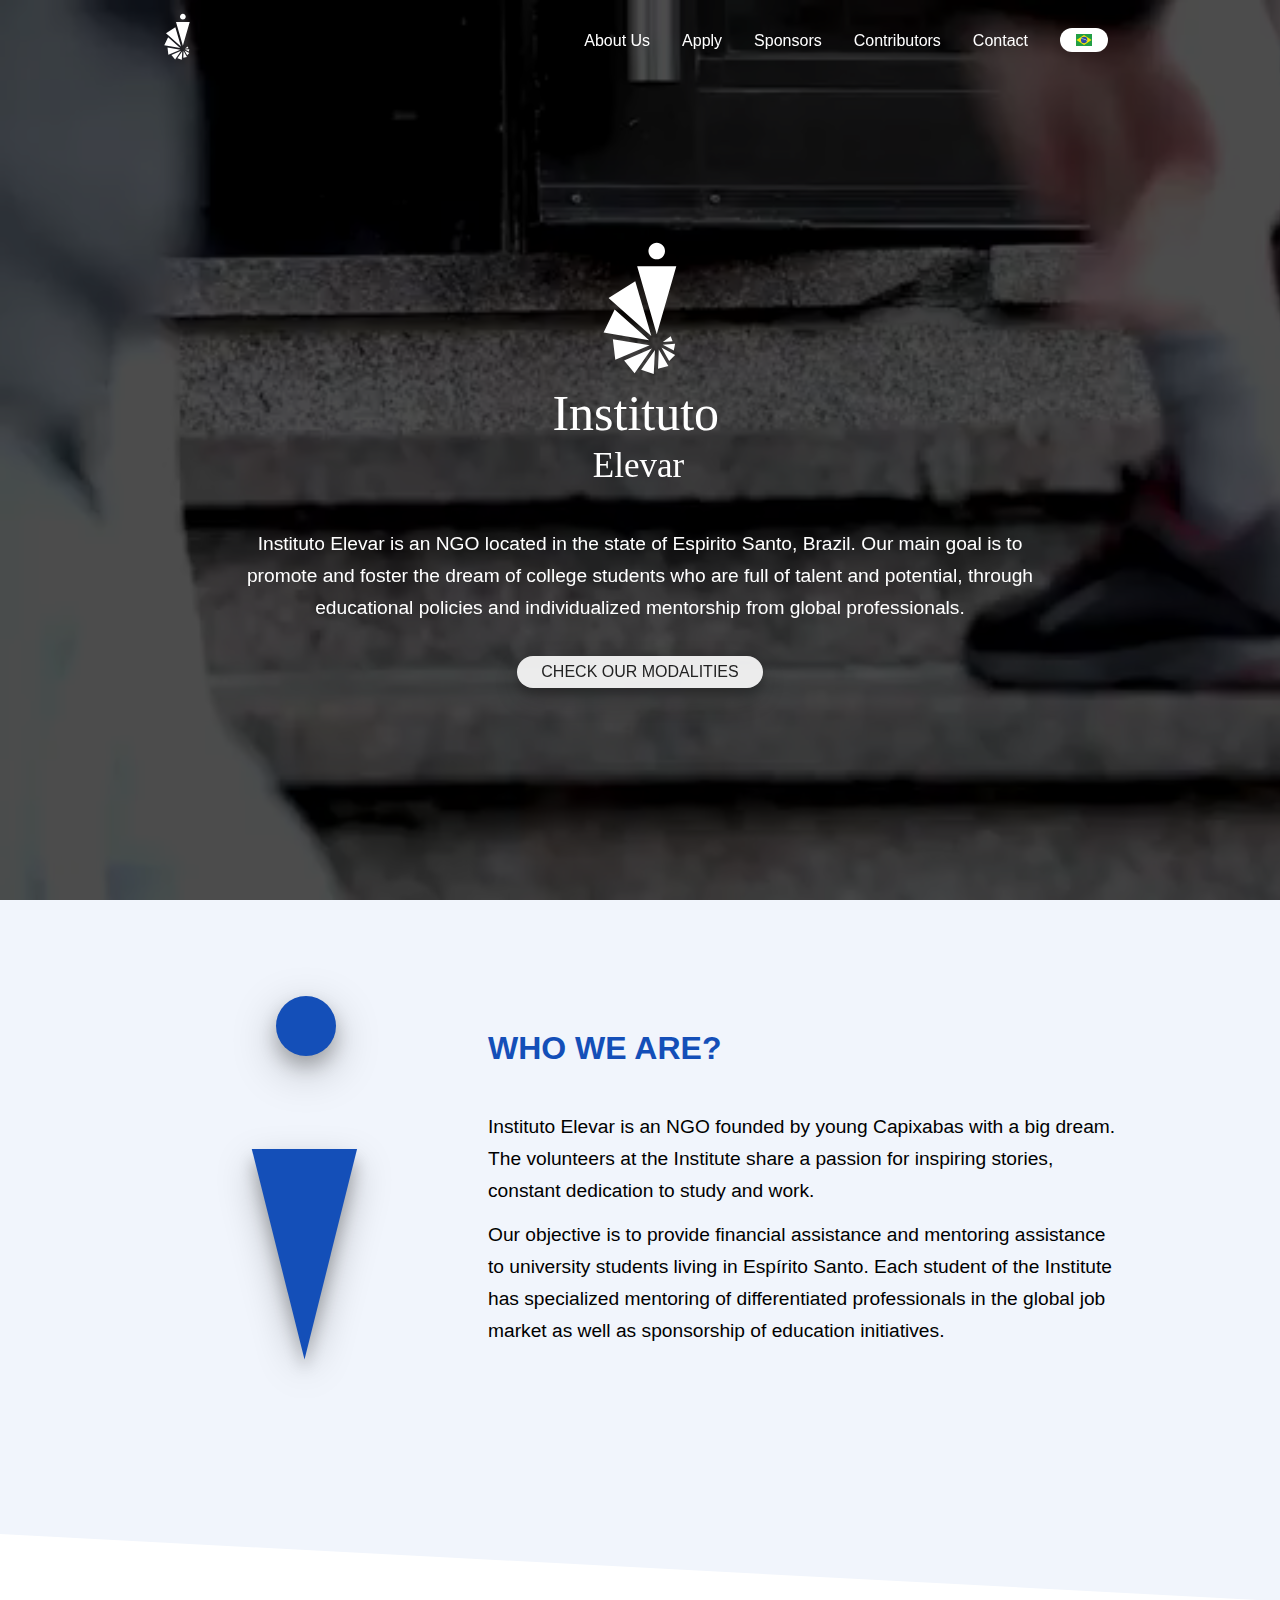
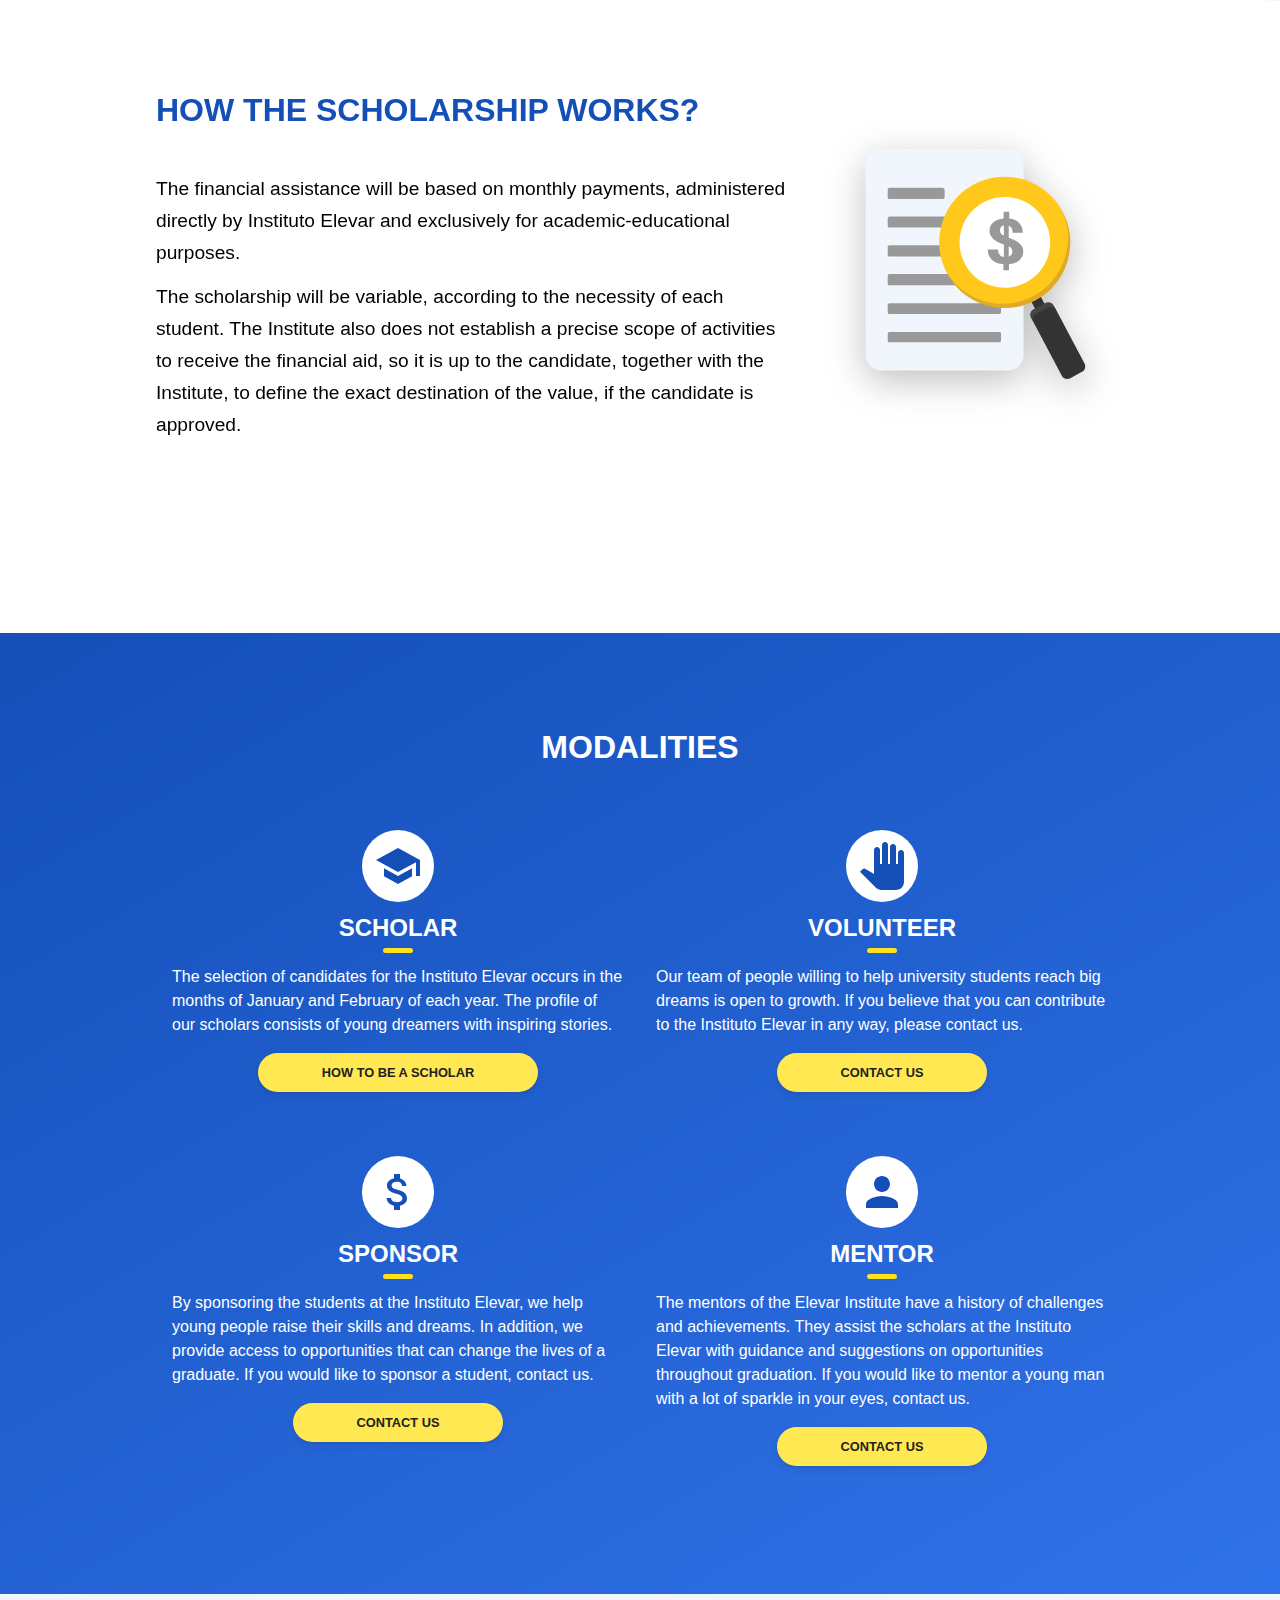
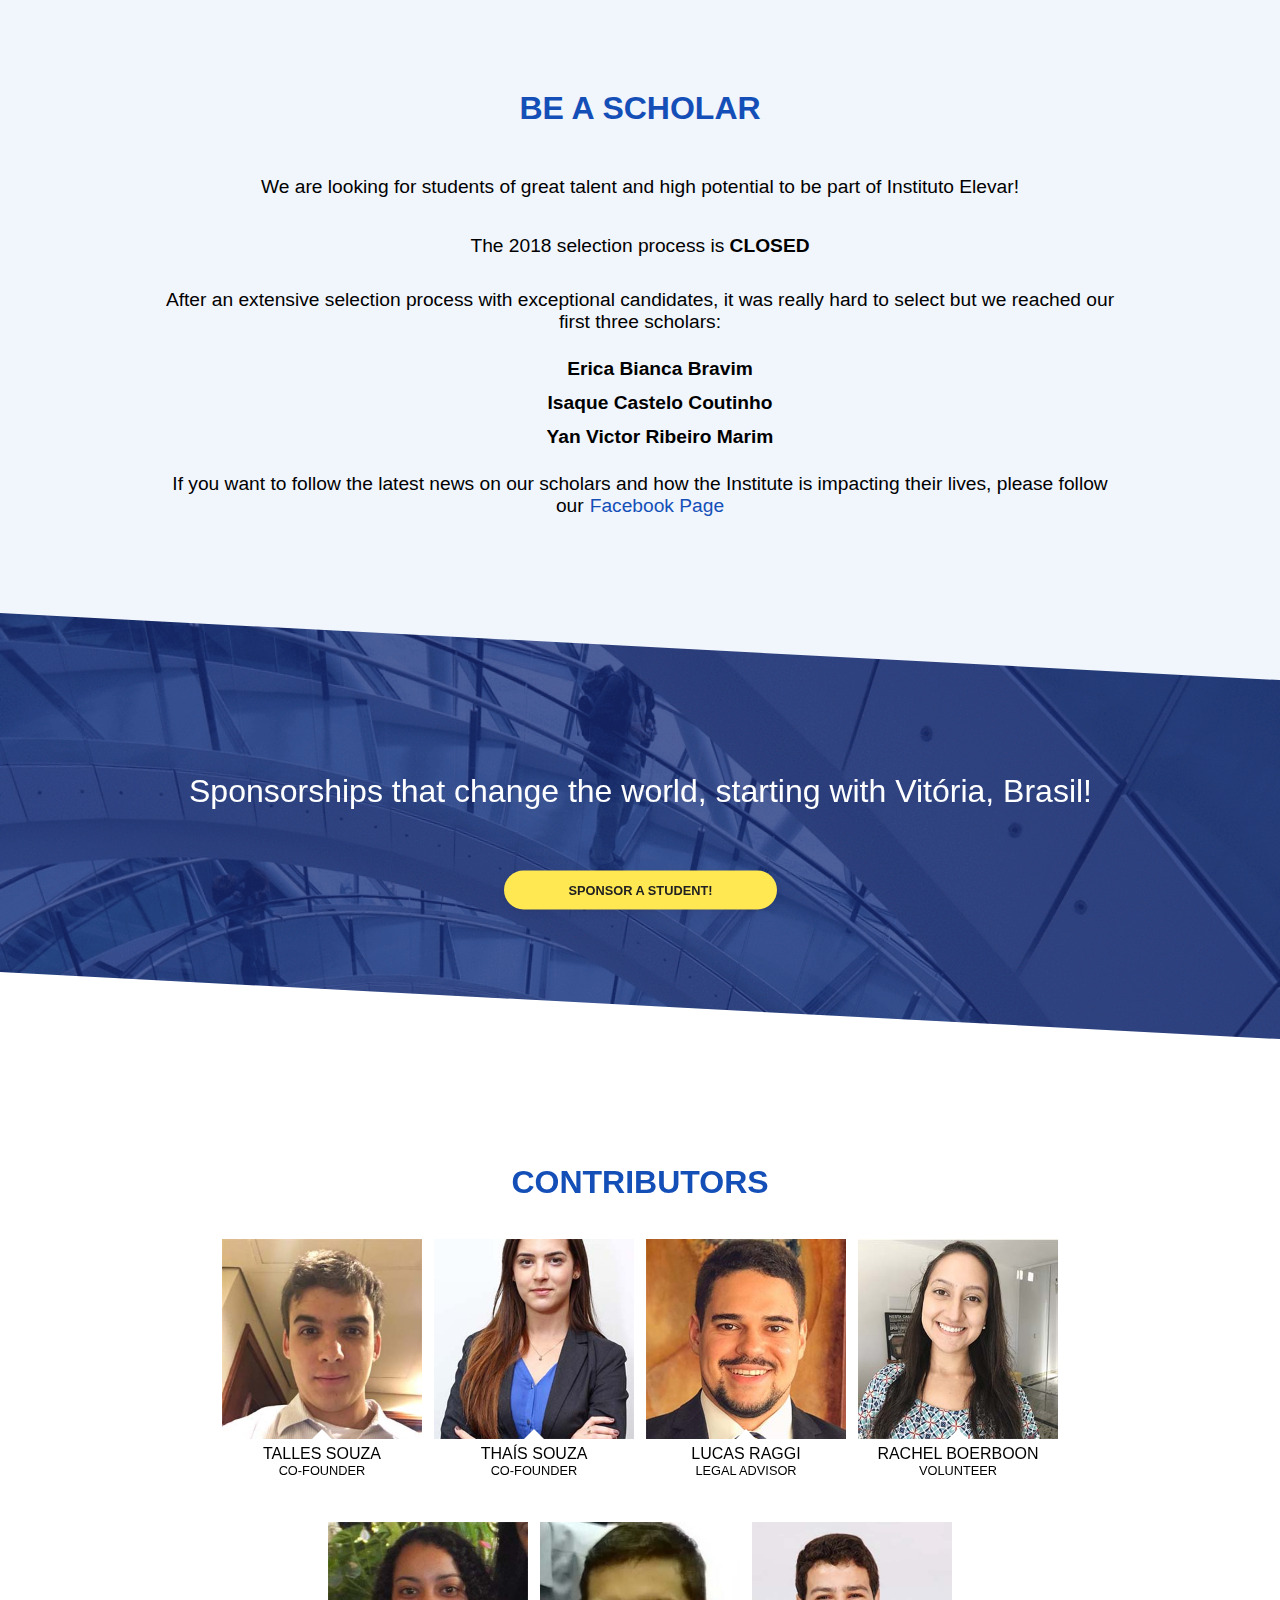
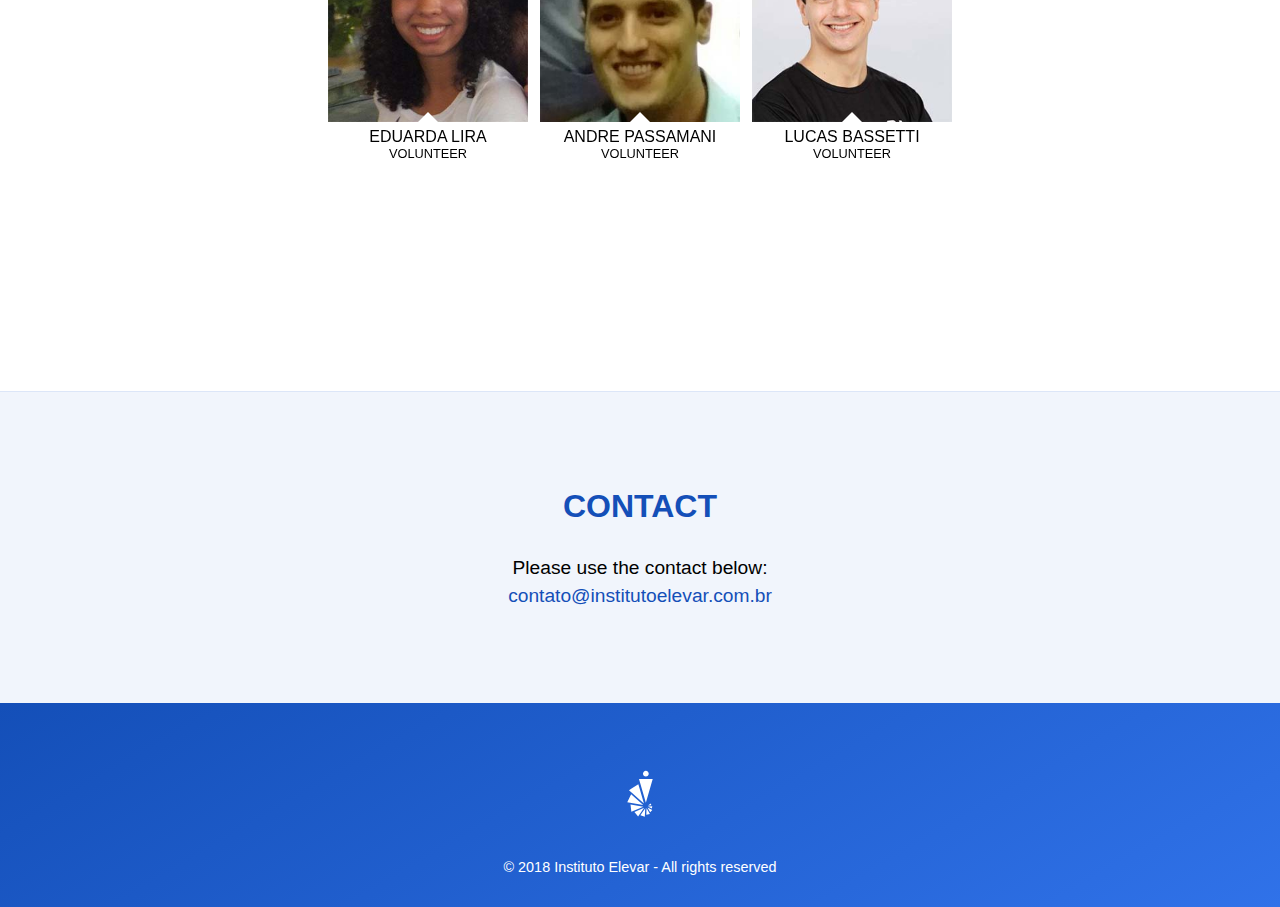
==== index.html @ 527d1917 "first commit" ====
<!DOCTYPE html><html lang="en-US" data-reactroot=""><head><title data-react-helmet="true"></title><link rel="preload" as="script" href="https://institutoelevar.github.io/bootstrap.338ad32d.js"/><link rel="preload" as="script" href="https://institutoelevar.github.io/templates/src/components/home/home.5385da52.js"/><link rel="preload" as="script" href="https://institutoelevar.github.io/main.73101e63.js"/><link rel="preload" as="style" href="https://institutoelevar.github.io/styles.e003afda.css"/><link rel="stylesheet" href="https://institutoelevar.github.io/styles.e003afda.css"/><meta charSet="UTF-8"/><meta name="viewport" content="width=device-width, initial-scale=1, maximum-scale=1, shrink-to-fit=no"/></head><body><div id="root"><div data-reactroot=""><nav class="header" id="header"><div class="header__wrapper"><div class="header__logo"><button><svg xmlns="http://www.w3.org/2000/svg" width="42" height="56" viewBox="190 20 100 160"><g fill-rule="evenodd"><path d="M262.8 130.102l9.802-.801-1.903-5.102-7.898 5.903m0 2.75l11 5.648 1.3-6.7-12.3 1.052m12.3 10.046L269.149 149l-7.648-13.398 13.602 7.296" fill="#ffffff"></path><path d="M258.8 137.398l-.8 19.25 10.352-2.546-9.551-16.704m-3.852.551l-13.8 19.75L253.75 162l1.2-24.05m-20.348 23.35l-10.5-12.902 27.699-11.796-17.2 24.699" fill="#ffffff"></path><path d="M249.648 133.25l-36.796-6.05 2.449 20.448 34.347-14.398m-.5-5l-34.5-30.648-11.046 23 45.546 7.648m-40.597-42.148l26.699-16.903 16.05 54.903-42.75-38M256.75 30.8c-2.367.067-4.316.884-5.852 2.45-1.566 1.535-2.382 3.484-2.449 5.852.067 2.332.883 4.28 2.45 5.847 1.535 1.567 3.484 2.367 5.851 2.403 2.332-.036 4.285-.836 5.852-2.403 1.566-1.566 2.363-3.515 2.398-5.847-.035-2.368-.832-4.317-2.398-5.852-1.567-1.566-3.52-2.383-5.852-2.45m-19.602 23.348h39.153L256.75 122.2l-19.602-68.05" fill="#ffffff"></path></g></svg></button></div><div class="header__mobile"><button><svg height="36" width="36" fill="#ffffff" xmlns="http://www.w3.org/2000/svg" viewBox="0 0 24 24"><path d="M0 0h24v24H0z" fill="none"></path><path d="M3 18h18v-2H3v2zm0-5h18v-2H3v2zm0-7v2h18V6H3z"></path></svg></button></div><div class="header__links "><div class="header__links--close-menu"><button class="header__links--close-button"><svg height="36" width="36" fill="#144fb8" xmlns="http://www.w3.org/2000/svg" viewBox="0 0 24 24"><path d="M19 6.41L17.59 5 12 10.59 6.41 5 5 6.41 10.59 12 5 17.59 6.41 19 12 13.41 17.59 19 19 17.59 13.41 12z"></path><path d="M0 0h24v24H0z" fill="none"></path></svg></button></div><a class="header__link">About Us</a><a class="header__link">Apply</a><a class="header__link">Sponsors</a><a class="header__link">Contributors</a><a class="header__link --contact">Contact</a><a class="header__language"><svg xmlns="http://www.w3.org/2000/svg" width="16" height="12" viewBox="0 0 640 480"><g stroke-width="1pt"><path fill="#229e45" fill-rule="evenodd" d="M0 0h640v480H0z"></path><path fill="#f8e509" fill-rule="evenodd" d="M321.4 436l301.5-195.7L319.6 44 17.1 240.7 321.4 436z"></path><path fill="#2b49a3" fill-rule="evenodd" d="M452.8 240c0 70.3-57.1 127.3-127.6 127.3A127.4 127.4 0 1 1 452.8 240z"></path><path fill="#ffffef" fill-rule="evenodd" d="M283.3 316.3l-4-2.3-4 2 .9-4.5-3.2-3.4 4.5-.5 2.2-4 1.9 4.2 4.4.8-3.3 3m86 26.3l-3.9-2.3-4 2 .8-4.5-3.1-3.3 4.5-.5 2.1-4.1 2 4.2 4.4.8-3.4 3.1m-36.2-30l-3.4-2-3.5 1.8.8-3.9-2.8-2.9 4-.4 1.8-3.6 1.6 3.7 3.9.7-3 2.7m87-8.5l-3.4-2-3.5 1.8.8-3.9-2.7-2.8 3.9-.4 1.8-3.5 1.6 3.6 3.8.7-2.9 2.6m-87.3-22l-4-2.2-4 2 .8-4.6-3.1-3.3 4.5-.5 2.1-4.1 2 4.2 4.4.8-3.4 3.2m-104.6-35l-4-2.2-4 2 1-4.6-3.3-3.3 4.6-.5 2-4.1 2 4.2 4.4.8-3.3 3.1m13.3 57.2l-4-2.3-4 2 .9-4.5-3.2-3.3 4.5-.6 2.1-4 2 4.2 4.4.8-3.3 3.1m132-67.3l-3.6-2-3.6 1.8.8-4-2.8-3 4-.5 1.9-3.6 1.7 3.8 4 .7-3 2.7m-6.7 38.3l-2.7-1.6-2.9 1.4.6-3.2-2.2-2.3 3.2-.4 1.5-2.8 1.3 3 3 .5-2.2 2.2m-142.2 50.4l-2.7-1.5-2.7 1.3.6-3-2.1-2.2 3-.4 1.4-2.7 1.3 2.8 3 .6-2.3 2M419 299.8l-2.2-1.1-2.2 1 .5-2.3-1.7-1.6 2.4-.3 1.2-2 1 2 2.5.5-1.9 1.5"></path><path fill="#ffffef" fill-rule="evenodd" d="M219.3 287.6l-2.7-1.5-2.7 1.3.6-3-2.1-2.2 3-.4 1.4-2.7 1.3 2.8 3 .6-2.3 2"></path><path fill="#ffffef" fill-rule="evenodd" d="M219.3 287.6l-2.7-1.5-2.7 1.3.6-3-2.1-2.2 3-.4 1.4-2.7 1.3 2.8 3 .6-2.3 2m42.3 3l-2.6-1.4-2.7 1.3.6-3-2.1-2.2 3-.4 1.4-2.7 1.3 2.8 3 .5-2.3 2.1m-4.8 17l-2.6-1.5-2.7 1.4.6-3-2.1-2.3 3-.4 1.4-2.7 1.3 2.8 3 .6-2.3 2m87.4-22.2l-2.6-1.6-2.8 1.4.6-3-2-2.3 3-.3 1.4-2.7 1.2 2.8 3 .5-2.2 2.1m-25.1 3l-2.7-1.5-2.7 1.4.6-3-2-2.3 3-.3 1.4-2.8 1.2 2.9 3 .5-2.2 2.1m-68.8-5.8l-1.7-1-1.7.8.4-1.9-1.3-1.4 1.9-.2.8-1.7.8 1.8 1.9.3-1.4 1.3m167.8 45.4l-2.6-1.5-2.7 1.4.6-3-2.1-2.3 3-.4 1.4-2.7 1.3 2.8 3 .6-2.3 2m-20.8 6l-2.2-1.4-2.3 1.2.5-2.6-1.7-1.8 2.5-.3 1.2-2.3 1 2.4 2.5.4-1.9 1.8m10.4 2.3l-2-1.2-2.1 1 .4-2.3-1.6-1.7 2.3-.3 1.1-2 1 2 2.3.5-1.7 1.6m29.1-22.8l-2-1-2 1 .5-2.3-1.6-1.7 2.3-.3 1-2 1 2.1 2.1.4-1.6 1.6m-38.8 41.8l-2.5-1.4-2.7 1.2.6-2.8-2-2 3-.3 1.3-2.5 1.2 2.6 3 .5-2.3 1.9m.6 14.2l-2.4-1.4-2.4 1.3.6-2.8-1.9-2 2.7-.4 1.2-2.5 1.1 2.6 2.7.5-2 2m-19-23.1l-1.9-1.2-2 1 .4-2.2-1.5-1.7 2.2-.2 1-2 1 2 2.2.4-1.6 1.6m-17.8 2.3l-2-1.2-2 1 .5-2.2-1.6-1.7 2.3-.2 1-2 1 2 2.1.4-1.6 1.6m-30.4-24.6l-2-1.1-2 1 .5-2.3-1.6-1.6 2.2-.3 1-2 1 2 2.2.5-1.6 1.5m3.7 57l-1.6-.9-1.8.9.4-2-1.3-1.4 1.9-.2.9-1.7.8 1.8 1.9.3-1.4 1.3m-46.2-86.6l-4-2.3-4 2 .9-4.5-3.2-3.3 4.5-.6 2.2-4 1.9 4.2 4.4.8-3.3 3.1"></path><path fill="#fff" fill-rule="evenodd" d="M444.4 285.8a124.6 124.6 0 0 0 5.8-19.8c-67.8-59.5-143.3-90-238.7-83.7a124.5 124.5 0 0 0-8.5 20.9c113-10.8 196 39.2 241.4 82.6z"></path><path fill="#309e3a" d="M414 252.4l2.3 1.3a3.4 3.4 0 0 0-.3 2.2 3 3 0 0 0 1.4 1.7c.7.5 1.4.8 2 .7.6 0 1-.3 1.3-.7a1.3 1.3 0 0 0 .2-.9 2.3 2.3 0 0 0-.5-1c-.2-.3-.7-1-1.5-1.8a7.7 7.7 0 0 1-1.8-3 3.7 3.7 0 0 1 2-4.4 3.8 3.8 0 0 1 2.3-.2 7 7 0 0 1 2.6 1.2c1.4 1 2.3 2 2.6 3.2a4.1 4.1 0 0 1-.6 3.3l-2.4-1.5c.3-.6.4-1.2.2-1.7-.1-.5-.5-1-1.2-1.4a3.2 3.2 0 0 0-1.8-.7 1 1 0 0 0-.9.5c-.2.3-.2.6-.1 1s.6 1.2 1.6 2.2c1 1 1.6 1.9 2 2.5a3.9 3.9 0 0 1-.3 4.2 4.1 4.1 0 0 1-1.9 1.5 4 4 0 0 1-2.4.3c-.9-.2-1.8-.6-2.8-1.3-1.5-1-2.4-2.1-2.7-3.3a5.4 5.4 0 0 1 .6-4zm-11.6-7.6l2.5 1.3a3.4 3.4 0 0 0-.2 2.2 3 3 0 0 0 1.4 1.6c.8.5 1.4.7 2 .6.6 0 1-.3 1.3-.8a1.3 1.3 0 0 0 .2-.8c0-.3-.2-.7-.5-1a34.6 34.6 0 0 0-1.6-1.8c-1.1-1.1-1.8-2-2-2.8a3.7 3.7 0 0 1 .4-3.1 3.6 3.6 0 0 1 1.6-1.4 3.8 3.8 0 0 1 2.2-.3 7 7 0 0 1 2.6 1c1.5 1 2.4 2 2.7 3.1a4.1 4.1 0 0 1-.4 3.4l-2.5-1.4c.3-.7.4-1.2.2-1.7s-.6-1-1.3-1.4a3.2 3.2 0 0 0-1.9-.6 1 1 0 0 0-.8.5c-.2.3-.2.6-.1 1s.7 1.2 1.7 2.2c1 1 1.7 1.8 2 2.4a3.9 3.9 0 0 1 0 4.2 4.2 4.2 0 0 1-1.8 1.6 4 4 0 0 1-2.4.3 8 8 0 0 1-2.9-1.1 6 6 0 0 1-2.8-3.2 5.4 5.4 0 0 1 .4-4zm-14.2-3.8l7.3-12 8.8 5.5-1.2 2-6.4-4-1.6 2.7 6 3.7-1.3 2-6-3.7-2 3.3 6.7 4-1.2 2-9-5.5zm-20.7-17l1.1-2 5.4 2.7-2.5 5c-.8.2-1.8.3-3 .2a9.4 9.4 0 0 1-3.3-1 7.7 7.7 0 0 1-3-2.6 6 6 0 0 1-1-3.5 8.6 8.6 0 0 1 1-3.7 8 8 0 0 1 2.6-3 6.2 6.2 0 0 1 3.6-1.1c1 0 2 .3 3.2 1 1.6.7 2.6 1.7 3.1 2.8a5 5 0 0 1 .3 3.5l-2.7-.8a3 3 0 0 0-.2-2c-.3-.6-.8-1-1.6-1.4a3.8 3.8 0 0 0-3.1-.3c-1 .3-1.9 1.2-2.6 2.6-.7 1.4-1 2.7-.7 3.8a3.7 3.7 0 0 0 2 2.4c.5.3 1.1.5 1.7.5a6 6 0 0 0 1.8 0l.8-1.6-2.9-1.5zm-90.2-22.3l2-14 4.2.7 1.1 9.8 3.9-9 4.2.6-2 13.8-2.7-.4 1.7-10.9-4.4 10.5-2.7-.4-1.1-11.3-1.6 11-2.6-.4zm-14.1-1.7l1.3-14 10.3 1-.2 2.4-7.5-.7-.3 3 7 .7-.3 2.4-7-.7-.3 3.8 7.8.7-.2 2.4-10.6-1z"></path><g stroke-opacity=".5"><path fill="#309e3a" d="M216.5 191.3c0-1.5.3-2.6.7-3.6a6.7 6.7 0 0 1 1.4-1.9 5.4 5.4 0 0 1 1.8-1.2c1-.3 2-.5 3-.5 2.1 0 3.7.8 5 2a7.4 7.4 0 0 1 1.6 5.5c0 2.2-.7 4-2 5.3a6.5 6.5 0 0 1-5 1.7 6.6 6.6 0 0 1-4.8-2 7.3 7.3 0 0 1-1.7-5.3z"></path><path fill="#f7ffff" d="M219.4 191.3c0 1.5.3 2.7 1 3.6.7.8 1.6 1.3 2.8 1.3a3.5 3.5 0 0 0 2.8-1.1c.7-.8 1-2 1.1-3.7 0-1.6-.2-2.8-1-3.6a3.5 3.5 0 0 0-2.7-1.3 3.6 3.6 0 0 0-2.8 1.2c-.8.8-1.1 2-1.2 3.6z"></path></g><g stroke-opacity=".5"><path fill="#309e3a" d="M233 198.5l.2-14h6c1.5 0 2.5.2 3.2.5.7.2 1.2.7 1.6 1.3s.6 1.4.6 2.3a3.8 3.8 0 0 1-1 2.6 4.5 4.5 0 0 1-2.7 1.2l1.5 1.2c.4.4.9 1.2 1.5 2.3l1.7 2.8h-3.4l-2-3.2-1.4-2a2.1 2.1 0 0 0-.9-.6 5 5 0 0 0-1.4-.2h-.6v5.8H233z"></path><path fill="#fff" d="M236 190.5h2c1.4 0 2.3 0 2.6-.2.3 0 .6-.3.8-.5s.3-.7.3-1c0-.6-.1-1-.4-1.2-.2-.3-.6-.5-1-.6h-2l-2.3-.1v3.5z"></path></g><g stroke-opacity=".5"><path fill="#309e3a" d="M249 185.2l5.2.3c1.1 0 2 .1 2.6.3a4.7 4.7 0 0 1 2 1.4 6 6 0 0 1 1.2 2.4c.3.9.4 2 .3 3.3a9.3 9.3 0 0 1-.5 3c-.4 1-1 1.8-1.7 2.4a5 5 0 0 1-2 1c-.6.2-1.5.2-2.5.2l-5.3-.3.7-14z"></path><path fill="#fff" d="M251.7 187.7l-.5 9.3h3.8c.5 0 .9-.2 1.2-.5.3-.3.6-.7.8-1.3.2-.6.4-1.5.4-2.6s0-1.9-.1-2.5a3.2 3.2 0 0 0-.8-1.4 2.7 2.7 0 0 0-1.2-.7 13 13 0 0 0-2.3-.3h-1.3z"></path></g><g stroke-opacity=".5"><path fill="#309e3a" d="M317.6 210.2l3.3-13.6 4.4 1 3.2 1c.7.4 1.3 1 1.6 1.9.4.8.4 1.7.2 2.8-.2.8-.5 1.5-1 2a3.9 3.9 0 0 1-3 1.4c-.7 0-1.7-.2-3-.5l-1.7-.5-1.2 5.2-2.8-.7z"></path><path fill="#fff" d="M323 199.6l-.8 3.8 1.5.4c1 .2 1.8.4 2.2.3a1.9 1.9 0 0 0 1.6-1.5c0-.5 0-.9-.2-1.3a2 2 0 0 0-1-.9l-1.9-.5-1.3-.3z"></path></g><g stroke-opacity=".5"><path fill="#309e3a" d="M330.6 214.1l4.7-13.2 5.5 2c1.5.5 2.4 1 3 1.4.5.5.9 1 1 1.8s.2 1.5 0 2.3c-.4 1-1 1.7-1.8 2.2-.8.4-1.8.5-3 .3.4.5.8 1 1 1.6l.8 2.7.6 3.1-3.1-1.1-1-3.6a19.5 19.5 0 0 0-.7-2.4 2.1 2.1 0 0 0-.6-.8c-.2-.3-.6-.5-1.3-.7l-.5-.2-2 5.6-2.6-1z"></path><path fill="#fff" d="M336 207.4l1.9.7c1.3.5 2.1.7 2.5.7.3 0 .6 0 .9-.3.3-.2.5-.5.6-.9.2-.4.2-.8 0-1.2a1.7 1.7 0 0 0-.8-.9l-2-.7-2-.7-1.2 3.3z"></path></g><g stroke-opacity=".5"><path fill="#309e3a" d="M347 213.6a9 9 0 0 1 1.7-3.2 6.6 6.6 0 0 1 1.8-1.5c.7-.4 1.4-.6 2-.7 1 0 2 0 3.1.4a6.5 6.5 0 0 1 4.2 3.3c.8 1.6.8 3.5.2 5.7a7.4 7.4 0 0 1-3.4 4.5c-1.5.9-3.3 1-5.2.4a6.6 6.6 0 0 1-4.2-3.3 7.3 7.3 0 0 1-.2-5.6z"></path><path fill="#fff" d="M349.8 214.4c-.4 1.5-.5 2.8 0 3.8s1.2 1.6 2.3 2c1 .3 2 .2 3-.4 1-.5 1.6-1.6 2.1-3.2.5-1.5.5-2.7 0-3.7a3.5 3.5 0 0 0-2.2-2 3.6 3.6 0 0 0-3 .3c-1 .6-1.7 1.6-2.2 3.2z"></path></g><g stroke-opacity=".5"><path fill="#309e3a" d="M374.3 233.1l6.4-12.4 5.3 2.7a10 10 0 0 1 2.7 1.9c.5.5.8 1.1.8 1.9s0 1.5-.4 2.2a3.8 3.8 0 0 1-2 2c-1 .2-2 .2-3.1-.2.4.6.6 1.2.8 1.7.2.6.3 1.5.4 2.8l.2 3.2-3-1.5-.4-3.7a20 20 0 0 0-.3-2.5 2 2 0 0 0-.5-1l-1.2-.7-.5-.3-2.7 5.2-2.5-1.3z"></path><path fill="#fff" d="M380.5 227.2l1.9 1c1.2.6 2 1 2.3 1 .3 0 .7 0 1-.2.3-.1.5-.4.7-.8.2-.4.3-.8.2-1.2-.1-.3-.3-.7-.7-1a23.7 23.7 0 0 0-1.8-1l-2-1-1.6 3.2z"></path></g><g stroke-opacity=".5"><path fill="#309e3a" d="M426.1 258.7a8.9 8.9 0 0 1 2.5-2.6 6.6 6.6 0 0 1 2.2-.9 5.5 5.5 0 0 1 2.2 0c1 .2 1.9.6 2.8 1.2a6.6 6.6 0 0 1 3 4.4c.3 1.7-.2 3.6-1.4 5.5a7.3 7.3 0 0 1-4.5 3.3 6.5 6.5 0 0 1-5.2-1.1 6.6 6.6 0 0 1-3-4.4c-.3-1.8.2-3.6 1.4-5.4z"></path><path fill="#fff" d="M428.6 260.3c-1 1.3-1.3 2.5-1.1 3.6a3.6 3.6 0 0 0 1.6 2.5c1 .7 2 .9 3 .6 1-.3 2-1 2.9-2.4.9-1.4 1.3-2.6 1.1-3.6-.1-1-.7-1.9-1.6-2.6s-2-.8-3-.5c-1 .2-2 1-3 2.4z"></path></g><path fill="#309e3a" d="M301.8 204.5l2.3-9.8 7.2 1.7-.3 1.6-5.3-1.2-.5 2.2 4.9 1.1-.4 1.7-4.9-1.2-.6 2.7 5.5 1.3-.4 1.6-7.5-1.7z"></path></g></svg></a></div></div></nav><div class="content"><div class="home"><div class="home-ms"><div class="video-container"><div class="filter"></div><video autoplay="" loop="" class="fillWidth"><source src="https://institutoelevar.github.io/static/video.72ed52de.mp4" type="video/mp4"/>Your browser does not support the video tag. I suggest you upgrade your browser.</video></div><div class="home-ms__wrapper"><div class="home-ms__logo"><svg xmlns="http://www.w3.org/2000/svg" width="200" height="280" viewBox="140 0 200 280"><g fill-rule="evenodd"><path d="M262.8 130.102l9.802-.801-1.903-5.102-7.898 5.903m0 2.75l11 5.648 1.3-6.7-12.3 1.052m12.3 10.046L269.149 149l-7.648-13.398 13.602 7.296" fill="#ffffff"></path><path d="M258.8 137.398l-.8 19.25 10.352-2.546-9.551-16.704m-3.852.551l-13.8 19.75L253.75 162l1.2-24.05m-20.348 23.35l-10.5-12.902 27.699-11.796-17.2 24.699" fill="#ffffff"></path><path d="M249.648 133.25l-36.796-6.05 2.449 20.448 34.347-14.398m-.5-5l-34.5-30.648-11.046 23 45.546 7.648m-40.597-42.148l26.699-16.903 16.05 54.903-42.75-38M256.75 30.8c-2.367.067-4.316.884-5.852 2.45-1.566 1.535-2.382 3.484-2.449 5.852.067 2.332.883 4.28 2.45 5.847 1.535 1.567 3.484 2.367 5.851 2.403 2.332-.036 4.285-.836 5.852-2.403 1.566-1.566 2.363-3.515 2.398-5.847-.035-2.368-.832-4.317-2.398-5.852-1.567-1.566-3.52-2.383-5.852-2.45m-19.602 23.348h39.153L256.75 122.2l-19.602-68.05" fill="#ffffff"></path></g><text font-family="Albertus Medium" font-weight="100" font-size="50" transform="translate(152.45 217.7)" fill="#ffffff">Instituto</text><text font-family="Futura" font-weight="100" font-size="35" transform="translate(192.85 264.8)" fill="#ffffff">Elevar</text></svg></div><p class="home-ms__description">Instituto Elevar is an NGO located in the state of Espirito Santo, Brazil. Our main goal is to promote and foster the dream of college students who are full of talent and potential, through educational policies and individualized mentorship from global professionals.</p><button class="home-ms__button">Check our modalities</button></div></div><div class="home-as" id="about"><div class="home-as__wrapper"><div class="home-as__image"><div class="logo-person"><div class="logo-person__head-wrapper"><span class="logo-person__head"></span></div><span class="logo-person__body">▼</span></div></div><div class="home-as__content-wrapper"><h1 class="home-as__title">Who we are?</h1><p class="home-as__description">Instituto Elevar is an NGO founded by young Capixabas with a big dream. The volunteers at the Institute share a passion for inspiring stories, constant dedication to study and work.</p><p class="home-as__description">Our objective is to provide financial assistance and mentoring assistance to university students living in Espírito Santo. Each student of the Institute has specialized mentoring of differentiated professionals in the global job market as well as sponsorship of education initiatives.</p></div></div></div></div></div><section class="footer" id="footer"><div class="footer__wrapper"><div class="footer__logo"><svg xmlns="http://www.w3.org/2000/svg" width="42" height="56" viewBox="190 20 100 160"><g fill-rule="evenodd"><path d="M262.8 130.102l9.802-.801-1.903-5.102-7.898 5.903m0 2.75l11 5.648 1.3-6.7-12.3 1.052m12.3 10.046L269.149 149l-7.648-13.398 13.602 7.296" fill="#ffffff"></path><path d="M258.8 137.398l-.8 19.25 10.352-2.546-9.551-16.704m-3.852.551l-13.8 19.75L253.75 162l1.2-24.05m-20.348 23.35l-10.5-12.902 27.699-11.796-17.2 24.699" fill="#ffffff"></path><path d="M249.648 133.25l-36.796-6.05 2.449 20.448 34.347-14.398m-.5-5l-34.5-30.648-11.046 23 45.546 7.648m-40.597-42.148l26.699-16.903 16.05 54.903-42.75-38M256.75 30.8c-2.367.067-4.316.884-5.852 2.45-1.566 1.535-2.382 3.484-2.449 5.852.067 2.332.883 4.28 2.45 5.847 1.535 1.567 3.484 2.367 5.851 2.403 2.332-.036 4.285-.836 5.852-2.403 1.566-1.566 2.363-3.515 2.398-5.847-.035-2.368-.832-4.317-2.398-5.852-1.567-1.566-3.52-2.383-5.852-2.45m-19.602 23.348h39.153L256.75 122.2l-19.602-68.05" fill="#ffffff"></path></g></svg></div><div class="footer__copyright">© 2018 Instituto Elevar - All rights reserved</div></div></section></div></div><script type="text/javascript">window.__CSS_CHUNKS__ = {"main":"https://institutoelevar.github.io/styles.e003afda.css"}</script><script type="text/javascript">
                window.__routeInfo = {'path':'/','templateID':0,'sharedPropsHashes':{},'localProps':null,'allProps':{},'siteData':{'title':'Instituto Elevar'}};</script><script defer="" type="text/javascript" src="https://institutoelevar.github.io/bootstrap.338ad32d.js"></script><script defer="" type="text/javascript" src="https://institutoelevar.github.io/templates/src/components/home/home.5385da52.js"></script><script defer="" type="text/javascript" src="https://institutoelevar.github.io/main.73101e63.js"></script></body></html>
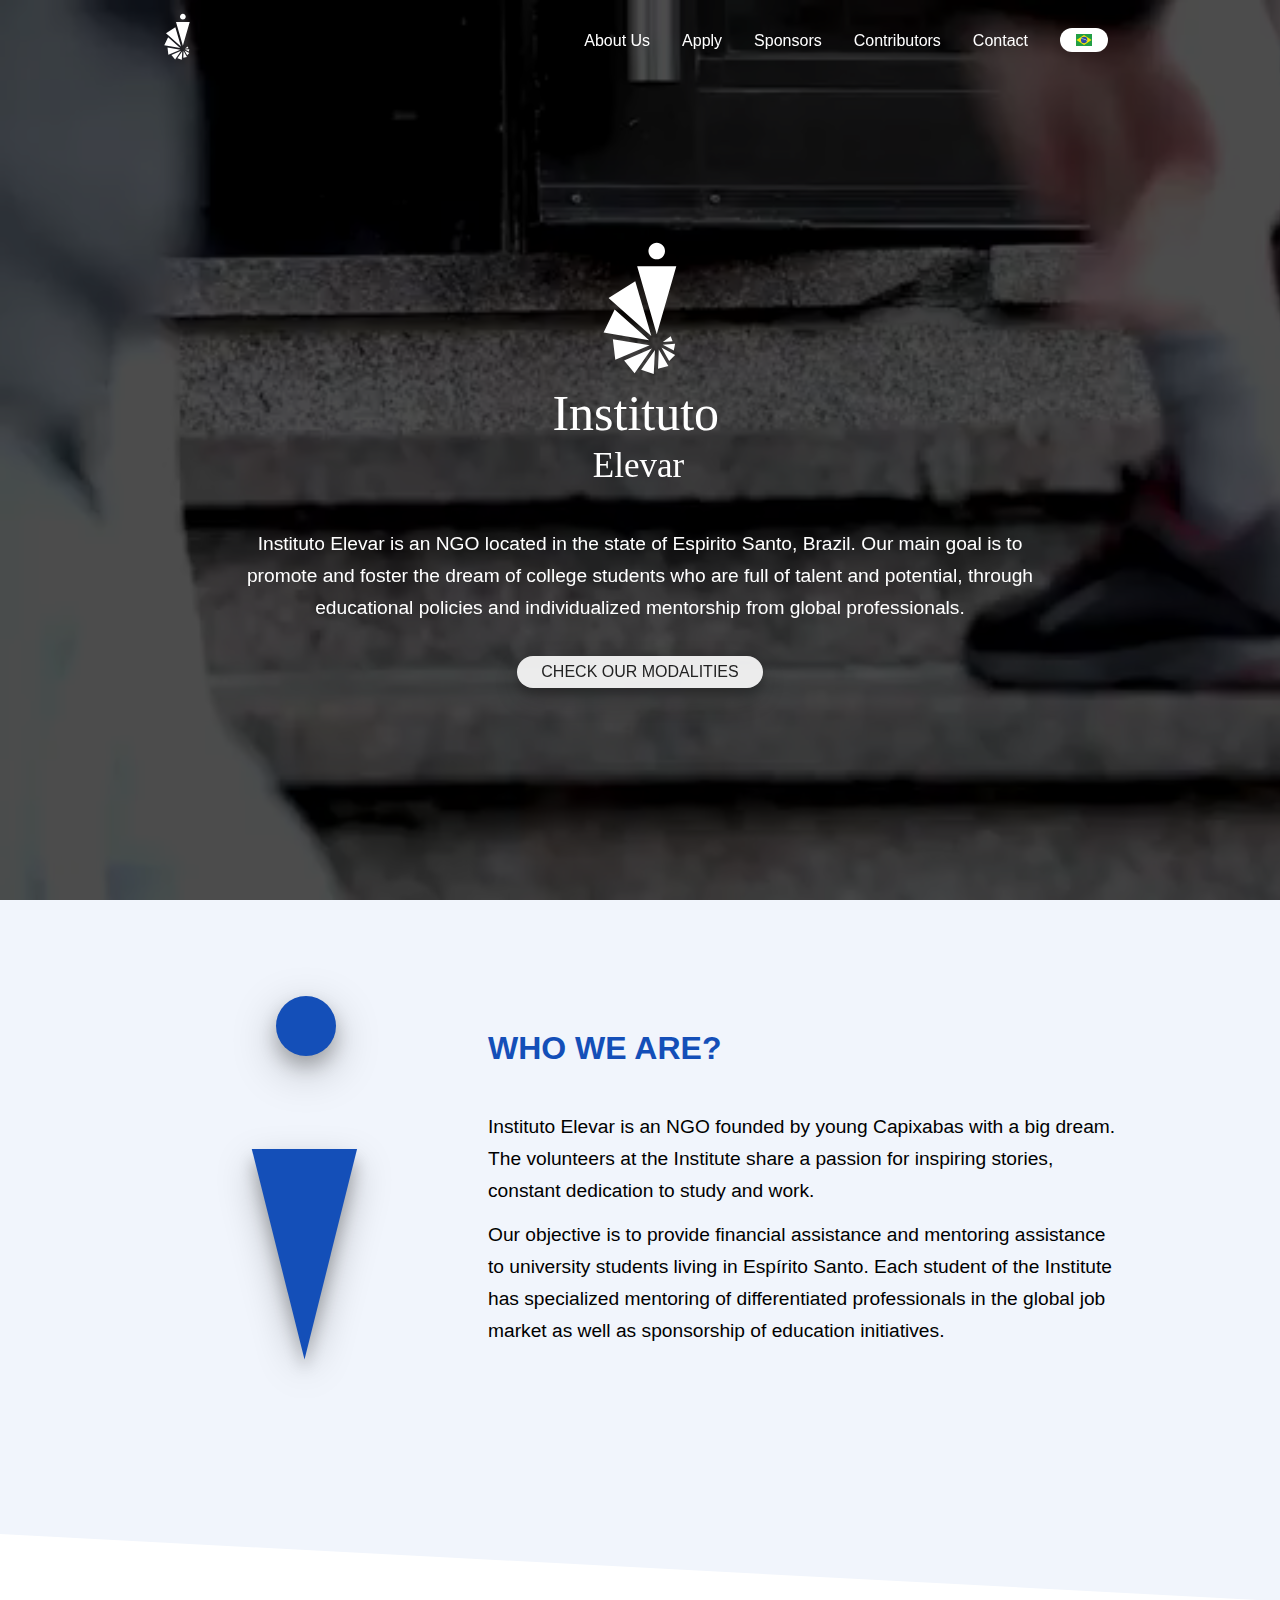
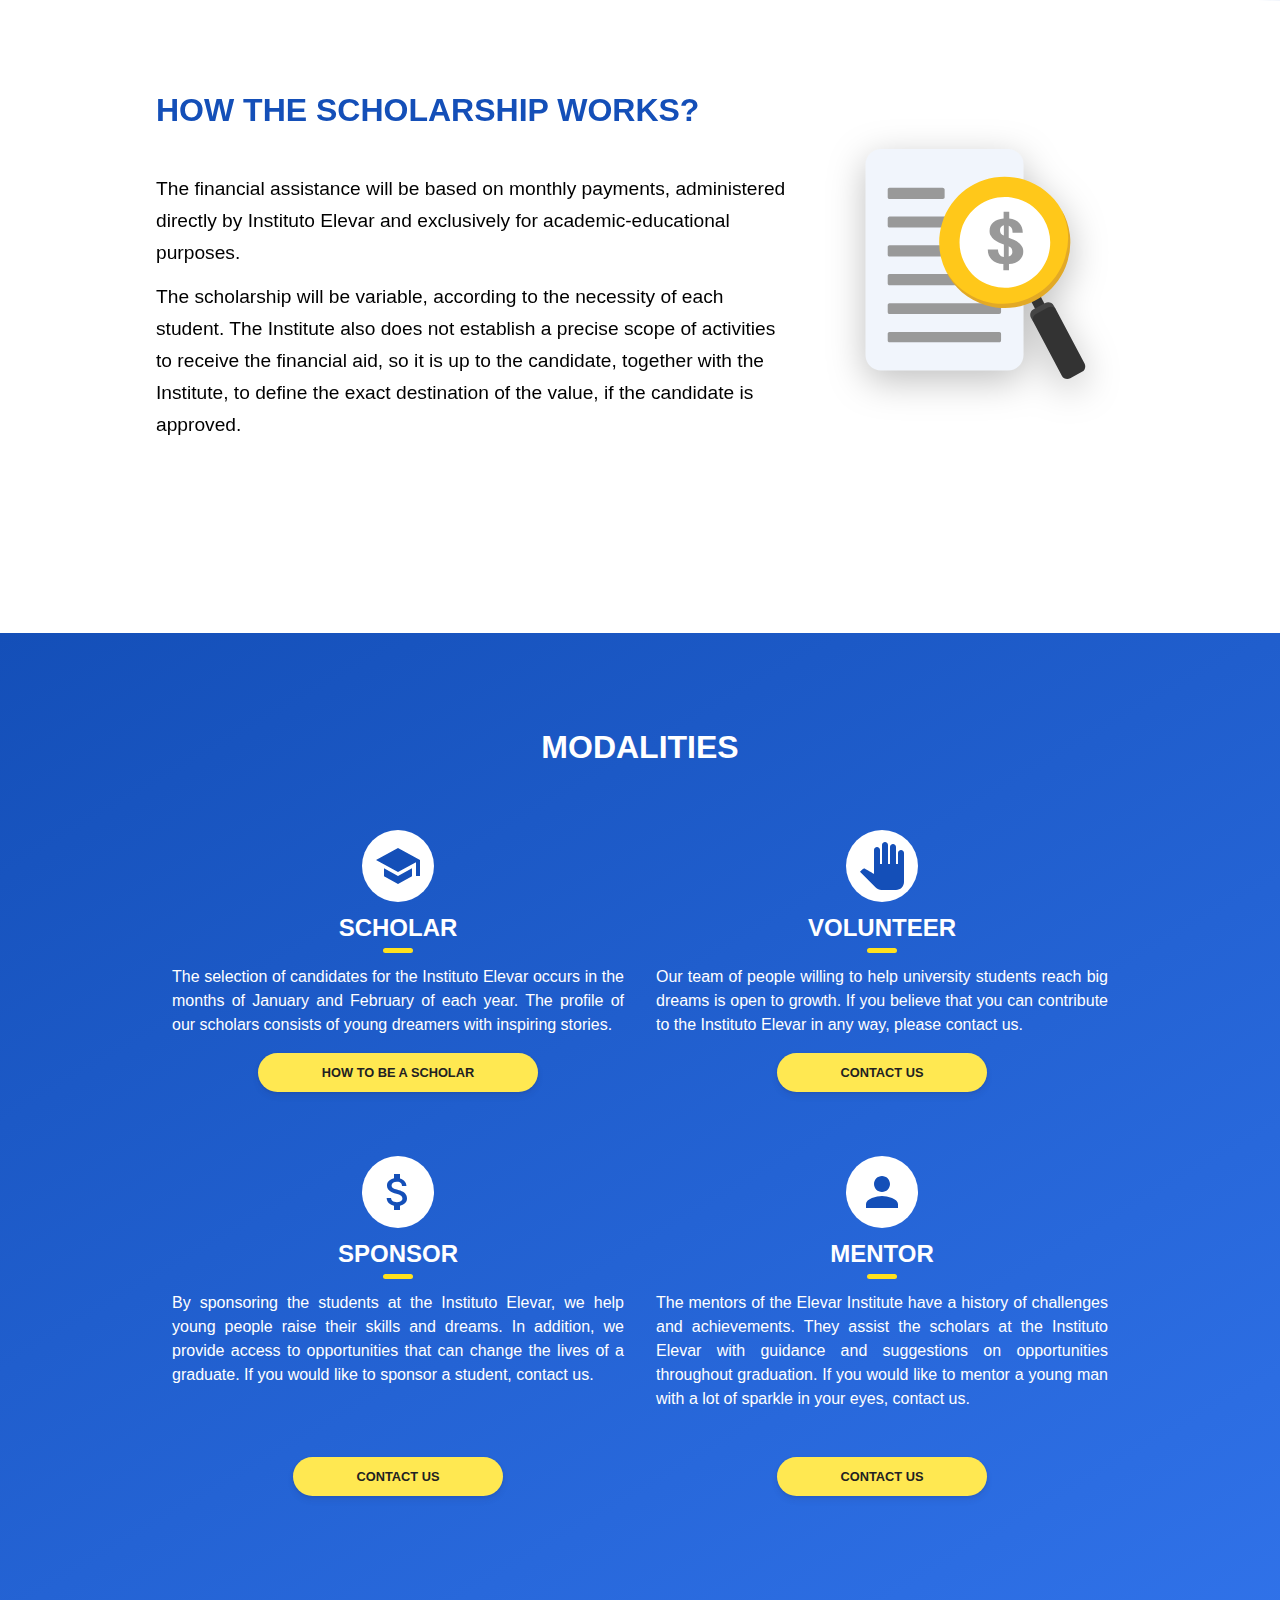
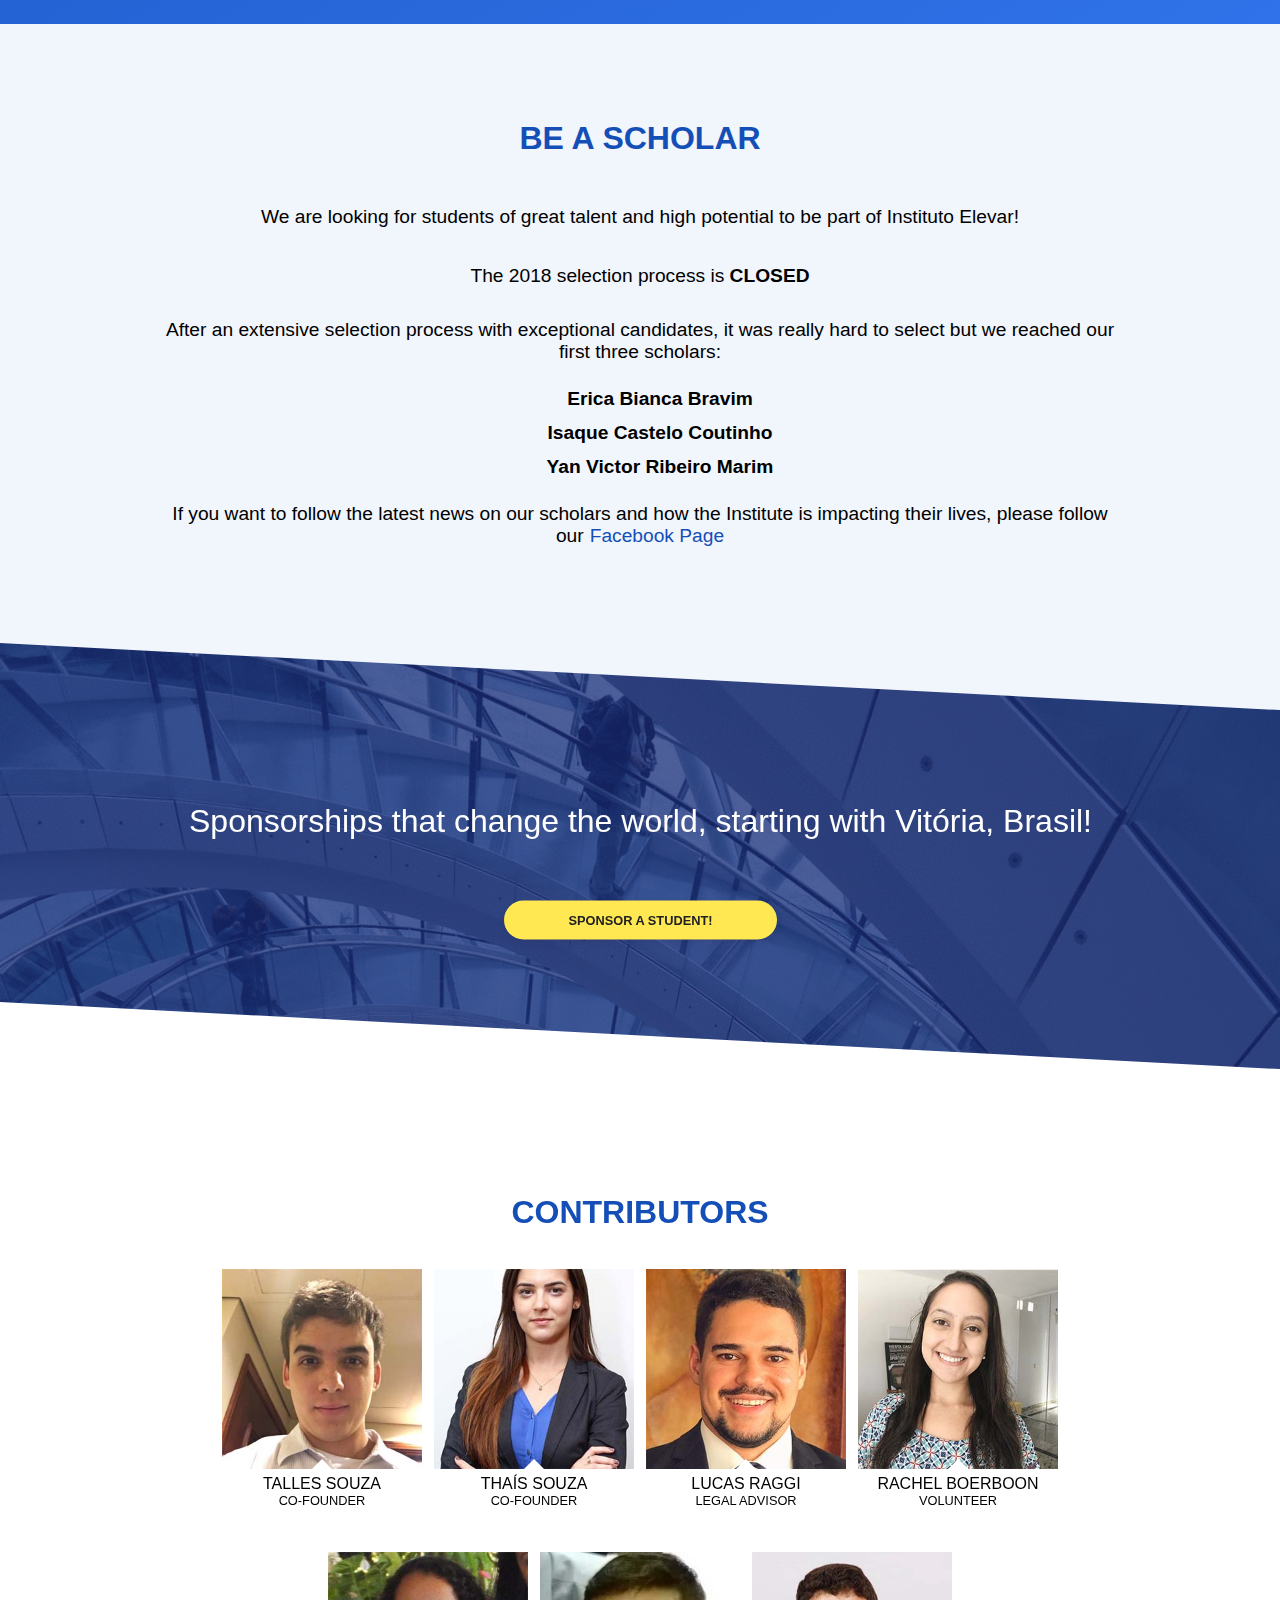
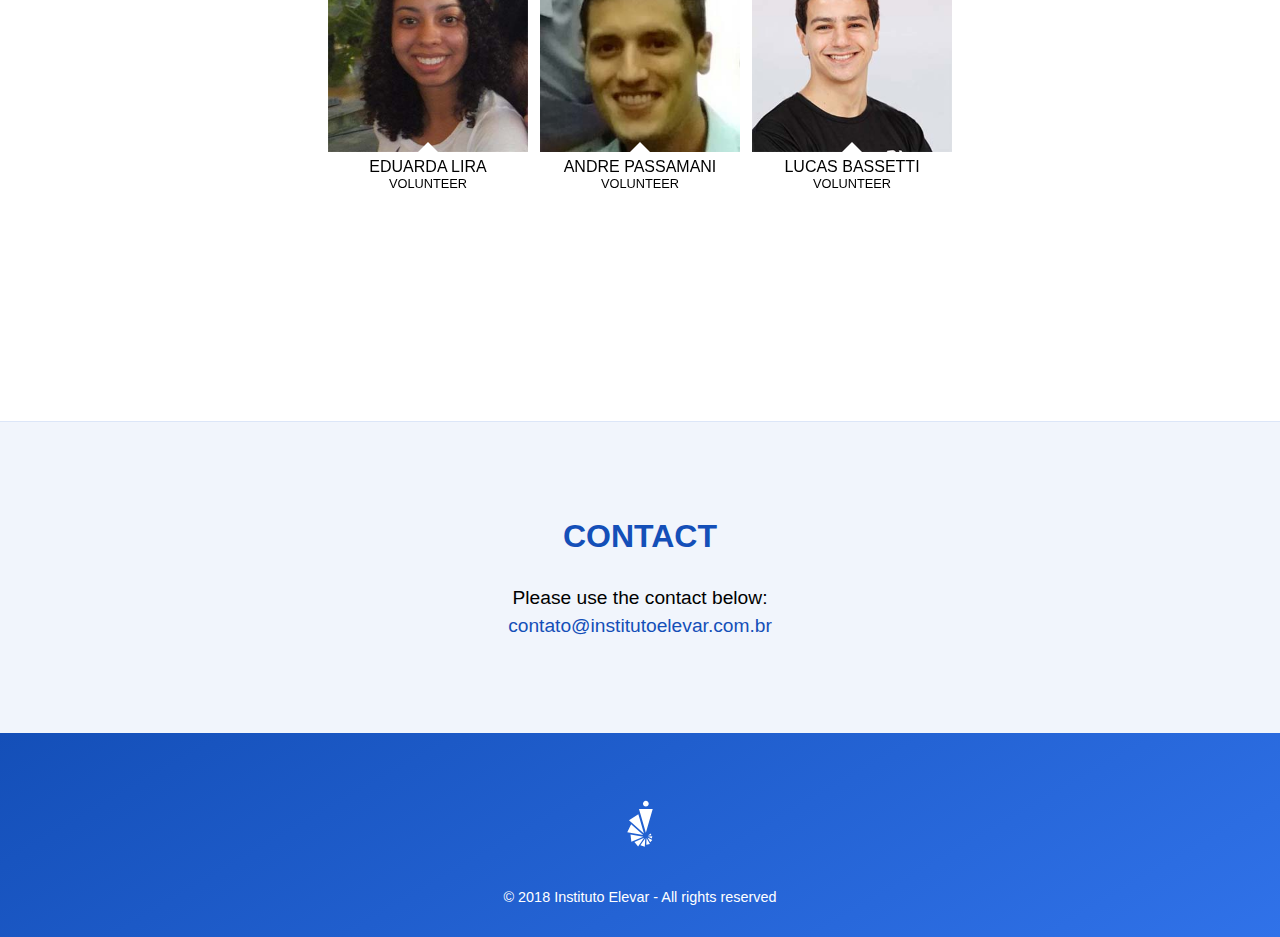
==== commit e8457af3: "update site" ====
--- a/index.html
+++ b/index.html
@@ -1,2 +1,2 @@
-<!DOCTYPE html><html lang="en-US" data-reactroot=""><head><title data-react-helmet="true"></title><link rel="preload" as="script" href="https://institutoelevar.github.io/bootstrap.338ad32d.js"/><link rel="preload" as="script" href="https://institutoelevar.github.io/templates/src/components/home/home.5385da52.js"/><link rel="preload" as="script" href="https://institutoelevar.github.io/main.73101e63.js"/><link rel="preload" as="style" href="https://institutoelevar.github.io/styles.e003afda.css"/><link rel="stylesheet" href="https://institutoelevar.github.io/styles.e003afda.css"/><meta charSet="UTF-8"/><meta name="viewport" content="width=device-width, initial-scale=1, maximum-scale=1, shrink-to-fit=no"/></head><body><div id="root"><div data-reactroot=""><nav class="header" id="header"><div class="header__wrapper"><div class="header__logo"><button><svg xmlns="http://www.w3.org/2000/svg" width="42" height="56" viewBox="190 20 100 160"><g fill-rule="evenodd"><path d="M262.8 130.102l9.802-.801-1.903-5.102-7.898 5.903m0 2.75l11 5.648 1.3-6.7-12.3 1.052m12.3 10.046L269.149 149l-7.648-13.398 13.602 7.296" fill="#ffffff"></path><path d="M258.8 137.398l-.8 19.25 10.352-2.546-9.551-16.704m-3.852.551l-13.8 19.75L253.75 162l1.2-24.05m-20.348 23.35l-10.5-12.902 27.699-11.796-17.2 24.699" fill="#ffffff"></path><path d="M249.648 133.25l-36.796-6.05 2.449 20.448 34.347-14.398m-.5-5l-34.5-30.648-11.046 23 45.546 7.648m-40.597-42.148l26.699-16.903 16.05 54.903-42.75-38M256.75 30.8c-2.367.067-4.316.884-5.852 2.45-1.566 1.535-2.382 3.484-2.449 5.852.067 2.332.883 4.28 2.45 5.847 1.535 1.567 3.484 2.367 5.851 2.403 2.332-.036 4.285-.836 5.852-2.403 1.566-1.566 2.363-3.515 2.398-5.847-.035-2.368-.832-4.317-2.398-5.852-1.567-1.566-3.52-2.383-5.852-2.45m-19.602 23.348h39.153L256.75 122.2l-19.602-68.05" fill="#ffffff"></path></g></svg></button></div><div class="header__mobile"><button><svg height="36" width="36" fill="#ffffff" xmlns="http://www.w3.org/2000/svg" viewBox="0 0 24 24"><path d="M0 0h24v24H0z" fill="none"></path><path d="M3 18h18v-2H3v2zm0-5h18v-2H3v2zm0-7v2h18V6H3z"></path></svg></button></div><div class="header__links "><div class="header__links--close-menu"><button class="header__links--close-button"><svg height="36" width="36" fill="#144fb8" xmlns="http://www.w3.org/2000/svg" viewBox="0 0 24 24"><path d="M19 6.41L17.59 5 12 10.59 6.41 5 5 6.41 10.59 12 5 17.59 6.41 19 12 13.41 17.59 19 19 17.59 13.41 12z"></path><path d="M0 0h24v24H0z" fill="none"></path></svg></button></div><a class="header__link">About Us</a><a class="header__link">Apply</a><a class="header__link">Sponsors</a><a class="header__link">Contributors</a><a class="header__link --contact">Contact</a><a class="header__language"><svg xmlns="http://www.w3.org/2000/svg" width="16" height="12" viewBox="0 0 640 480"><g stroke-width="1pt"><path fill="#229e45" fill-rule="evenodd" d="M0 0h640v480H0z"></path><path fill="#f8e509" fill-rule="evenodd" d="M321.4 436l301.5-195.7L319.6 44 17.1 240.7 321.4 436z"></path><path fill="#2b49a3" fill-rule="evenodd" d="M452.8 240c0 70.3-57.1 127.3-127.6 127.3A127.4 127.4 0 1 1 452.8 240z"></path><path fill="#ffffef" fill-rule="evenodd" d="M283.3 316.3l-4-2.3-4 2 .9-4.5-3.2-3.4 4.5-.5 2.2-4 1.9 4.2 4.4.8-3.3 3m86 26.3l-3.9-2.3-4 2 .8-4.5-3.1-3.3 4.5-.5 2.1-4.1 2 4.2 4.4.8-3.4 3.1m-36.2-30l-3.4-2-3.5 1.8.8-3.9-2.8-2.9 4-.4 1.8-3.6 1.6 3.7 3.9.7-3 2.7m87-8.5l-3.4-2-3.5 1.8.8-3.9-2.7-2.8 3.9-.4 1.8-3.5 1.6 3.6 3.8.7-2.9 2.6m-87.3-22l-4-2.2-4 2 .8-4.6-3.1-3.3 4.5-.5 2.1-4.1 2 4.2 4.4.8-3.4 3.2m-104.6-35l-4-2.2-4 2 1-4.6-3.3-3.3 4.6-.5 2-4.1 2 4.2 4.4.8-3.3 3.1m13.3 57.2l-4-2.3-4 2 .9-4.5-3.2-3.3 4.5-.6 2.1-4 2 4.2 4.4.8-3.3 3.1m132-67.3l-3.6-2-3.6 1.8.8-4-2.8-3 4-.5 1.9-3.6 1.7 3.8 4 .7-3 2.7m-6.7 38.3l-2.7-1.6-2.9 1.4.6-3.2-2.2-2.3 3.2-.4 1.5-2.8 1.3 3 3 .5-2.2 2.2m-142.2 50.4l-2.7-1.5-2.7 1.3.6-3-2.1-2.2 3-.4 1.4-2.7 1.3 2.8 3 .6-2.3 2M419 299.8l-2.2-1.1-2.2 1 .5-2.3-1.7-1.6 2.4-.3 1.2-2 1 2 2.5.5-1.9 1.5"></path><path fill="#ffffef" fill-rule="evenodd" d="M219.3 287.6l-2.7-1.5-2.7 1.3.6-3-2.1-2.2 3-.4 1.4-2.7 1.3 2.8 3 .6-2.3 2"></path><path fill="#ffffef" fill-rule="evenodd" d="M219.3 287.6l-2.7-1.5-2.7 1.3.6-3-2.1-2.2 3-.4 1.4-2.7 1.3 2.8 3 .6-2.3 2m42.3 3l-2.6-1.4-2.7 1.3.6-3-2.1-2.2 3-.4 1.4-2.7 1.3 2.8 3 .5-2.3 2.1m-4.8 17l-2.6-1.5-2.7 1.4.6-3-2.1-2.3 3-.4 1.4-2.7 1.3 2.8 3 .6-2.3 2m87.4-22.2l-2.6-1.6-2.8 1.4.6-3-2-2.3 3-.3 1.4-2.7 1.2 2.8 3 .5-2.2 2.1m-25.1 3l-2.7-1.5-2.7 1.4.6-3-2-2.3 3-.3 1.4-2.8 1.2 2.9 3 .5-2.2 2.1m-68.8-5.8l-1.7-1-1.7.8.4-1.9-1.3-1.4 1.9-.2.8-1.7.8 1.8 1.9.3-1.4 1.3m167.8 45.4l-2.6-1.5-2.7 1.4.6-3-2.1-2.3 3-.4 1.4-2.7 1.3 2.8 3 .6-2.3 2m-20.8 6l-2.2-1.4-2.3 1.2.5-2.6-1.7-1.8 2.5-.3 1.2-2.3 1 2.4 2.5.4-1.9 1.8m10.4 2.3l-2-1.2-2.1 1 .4-2.3-1.6-1.7 2.3-.3 1.1-2 1 2 2.3.5-1.7 1.6m29.1-22.8l-2-1-2 1 .5-2.3-1.6-1.7 2.3-.3 1-2 1 2.1 2.1.4-1.6 1.6m-38.8 41.8l-2.5-1.4-2.7 1.2.6-2.8-2-2 3-.3 1.3-2.5 1.2 2.6 3 .5-2.3 1.9m.6 14.2l-2.4-1.4-2.4 1.3.6-2.8-1.9-2 2.7-.4 1.2-2.5 1.1 2.6 2.7.5-2 2m-19-23.1l-1.9-1.2-2 1 .4-2.2-1.5-1.7 2.2-.2 1-2 1 2 2.2.4-1.6 1.6m-17.8 2.3l-2-1.2-2 1 .5-2.2-1.6-1.7 2.3-.2 1-2 1 2 2.1.4-1.6 1.6m-30.4-24.6l-2-1.1-2 1 .5-2.3-1.6-1.6 2.2-.3 1-2 1 2 2.2.5-1.6 1.5m3.7 57l-1.6-.9-1.8.9.4-2-1.3-1.4 1.9-.2.9-1.7.8 1.8 1.9.3-1.4 1.3m-46.2-86.6l-4-2.3-4 2 .9-4.5-3.2-3.3 4.5-.6 2.2-4 1.9 4.2 4.4.8-3.3 3.1"></path><path fill="#fff" fill-rule="evenodd" d="M444.4 285.8a124.6 124.6 0 0 0 5.8-19.8c-67.8-59.5-143.3-90-238.7-83.7a124.5 124.5 0 0 0-8.5 20.9c113-10.8 196 39.2 241.4 82.6z"></path><path fill="#309e3a" d="M414 252.4l2.3 1.3a3.4 3.4 0 0 0-.3 2.2 3 3 0 0 0 1.4 1.7c.7.5 1.4.8 2 .7.6 0 1-.3 1.3-.7a1.3 1.3 0 0 0 .2-.9 2.3 2.3 0 0 0-.5-1c-.2-.3-.7-1-1.5-1.8a7.7 7.7 0 0 1-1.8-3 3.7 3.7 0 0 1 2-4.4 3.8 3.8 0 0 1 2.3-.2 7 7 0 0 1 2.6 1.2c1.4 1 2.3 2 2.6 3.2a4.1 4.1 0 0 1-.6 3.3l-2.4-1.5c.3-.6.4-1.2.2-1.7-.1-.5-.5-1-1.2-1.4a3.2 3.2 0 0 0-1.8-.7 1 1 0 0 0-.9.5c-.2.3-.2.6-.1 1s.6 1.2 1.6 2.2c1 1 1.6 1.9 2 2.5a3.9 3.9 0 0 1-.3 4.2 4.1 4.1 0 0 1-1.9 1.5 4 4 0 0 1-2.4.3c-.9-.2-1.8-.6-2.8-1.3-1.5-1-2.4-2.1-2.7-3.3a5.4 5.4 0 0 1 .6-4zm-11.6-7.6l2.5 1.3a3.4 3.4 0 0 0-.2 2.2 3 3 0 0 0 1.4 1.6c.8.5 1.4.7 2 .6.6 0 1-.3 1.3-.8a1.3 1.3 0 0 0 .2-.8c0-.3-.2-.7-.5-1a34.6 34.6 0 0 0-1.6-1.8c-1.1-1.1-1.8-2-2-2.8a3.7 3.7 0 0 1 .4-3.1 3.6 3.6 0 0 1 1.6-1.4 3.8 3.8 0 0 1 2.2-.3 7 7 0 0 1 2.6 1c1.5 1 2.4 2 2.7 3.1a4.1 4.1 0 0 1-.4 3.4l-2.5-1.4c.3-.7.4-1.2.2-1.7s-.6-1-1.3-1.4a3.2 3.2 0 0 0-1.9-.6 1 1 0 0 0-.8.5c-.2.3-.2.6-.1 1s.7 1.2 1.7 2.2c1 1 1.7 1.8 2 2.4a3.9 3.9 0 0 1 0 4.2 4.2 4.2 0 0 1-1.8 1.6 4 4 0 0 1-2.4.3 8 8 0 0 1-2.9-1.1 6 6 0 0 1-2.8-3.2 5.4 5.4 0 0 1 .4-4zm-14.2-3.8l7.3-12 8.8 5.5-1.2 2-6.4-4-1.6 2.7 6 3.7-1.3 2-6-3.7-2 3.3 6.7 4-1.2 2-9-5.5zm-20.7-17l1.1-2 5.4 2.7-2.5 5c-.8.2-1.8.3-3 .2a9.4 9.4 0 0 1-3.3-1 7.7 7.7 0 0 1-3-2.6 6 6 0 0 1-1-3.5 8.6 8.6 0 0 1 1-3.7 8 8 0 0 1 2.6-3 6.2 6.2 0 0 1 3.6-1.1c1 0 2 .3 3.2 1 1.6.7 2.6 1.7 3.1 2.8a5 5 0 0 1 .3 3.5l-2.7-.8a3 3 0 0 0-.2-2c-.3-.6-.8-1-1.6-1.4a3.8 3.8 0 0 0-3.1-.3c-1 .3-1.9 1.2-2.6 2.6-.7 1.4-1 2.7-.7 3.8a3.7 3.7 0 0 0 2 2.4c.5.3 1.1.5 1.7.5a6 6 0 0 0 1.8 0l.8-1.6-2.9-1.5zm-90.2-22.3l2-14 4.2.7 1.1 9.8 3.9-9 4.2.6-2 13.8-2.7-.4 1.7-10.9-4.4 10.5-2.7-.4-1.1-11.3-1.6 11-2.6-.4zm-14.1-1.7l1.3-14 10.3 1-.2 2.4-7.5-.7-.3 3 7 .7-.3 2.4-7-.7-.3 3.8 7.8.7-.2 2.4-10.6-1z"></path><g stroke-opacity=".5"><path fill="#309e3a" d="M216.5 191.3c0-1.5.3-2.6.7-3.6a6.7 6.7 0 0 1 1.4-1.9 5.4 5.4 0 0 1 1.8-1.2c1-.3 2-.5 3-.5 2.1 0 3.7.8 5 2a7.4 7.4 0 0 1 1.6 5.5c0 2.2-.7 4-2 5.3a6.5 6.5 0 0 1-5 1.7 6.6 6.6 0 0 1-4.8-2 7.3 7.3 0 0 1-1.7-5.3z"></path><path fill="#f7ffff" d="M219.4 191.3c0 1.5.3 2.7 1 3.6.7.8 1.6 1.3 2.8 1.3a3.5 3.5 0 0 0 2.8-1.1c.7-.8 1-2 1.1-3.7 0-1.6-.2-2.8-1-3.6a3.5 3.5 0 0 0-2.7-1.3 3.6 3.6 0 0 0-2.8 1.2c-.8.8-1.1 2-1.2 3.6z"></path></g><g stroke-opacity=".5"><path fill="#309e3a" d="M233 198.5l.2-14h6c1.5 0 2.5.2 3.2.5.7.2 1.2.7 1.6 1.3s.6 1.4.6 2.3a3.8 3.8 0 0 1-1 2.6 4.5 4.5 0 0 1-2.7 1.2l1.5 1.2c.4.4.9 1.2 1.5 2.3l1.7 2.8h-3.4l-2-3.2-1.4-2a2.1 2.1 0 0 0-.9-.6 5 5 0 0 0-1.4-.2h-.6v5.8H233z"></path><path fill="#fff" d="M236 190.5h2c1.4 0 2.3 0 2.6-.2.3 0 .6-.3.8-.5s.3-.7.3-1c0-.6-.1-1-.4-1.2-.2-.3-.6-.5-1-.6h-2l-2.3-.1v3.5z"></path></g><g stroke-opacity=".5"><path fill="#309e3a" d="M249 185.2l5.2.3c1.1 0 2 .1 2.6.3a4.7 4.7 0 0 1 2 1.4 6 6 0 0 1 1.2 2.4c.3.9.4 2 .3 3.3a9.3 9.3 0 0 1-.5 3c-.4 1-1 1.8-1.7 2.4a5 5 0 0 1-2 1c-.6.2-1.5.2-2.5.2l-5.3-.3.7-14z"></path><path fill="#fff" d="M251.7 187.7l-.5 9.3h3.8c.5 0 .9-.2 1.2-.5.3-.3.6-.7.8-1.3.2-.6.4-1.5.4-2.6s0-1.9-.1-2.5a3.2 3.2 0 0 0-.8-1.4 2.7 2.7 0 0 0-1.2-.7 13 13 0 0 0-2.3-.3h-1.3z"></path></g><g stroke-opacity=".5"><path fill="#309e3a" d="M317.6 210.2l3.3-13.6 4.4 1 3.2 1c.7.4 1.3 1 1.6 1.9.4.8.4 1.7.2 2.8-.2.8-.5 1.5-1 2a3.9 3.9 0 0 1-3 1.4c-.7 0-1.7-.2-3-.5l-1.7-.5-1.2 5.2-2.8-.7z"></path><path fill="#fff" d="M323 199.6l-.8 3.8 1.5.4c1 .2 1.8.4 2.2.3a1.9 1.9 0 0 0 1.6-1.5c0-.5 0-.9-.2-1.3a2 2 0 0 0-1-.9l-1.9-.5-1.3-.3z"></path></g><g stroke-opacity=".5"><path fill="#309e3a" d="M330.6 214.1l4.7-13.2 5.5 2c1.5.5 2.4 1 3 1.4.5.5.9 1 1 1.8s.2 1.5 0 2.3c-.4 1-1 1.7-1.8 2.2-.8.4-1.8.5-3 .3.4.5.8 1 1 1.6l.8 2.7.6 3.1-3.1-1.1-1-3.6a19.5 19.5 0 0 0-.7-2.4 2.1 2.1 0 0 0-.6-.8c-.2-.3-.6-.5-1.3-.7l-.5-.2-2 5.6-2.6-1z"></path><path fill="#fff" d="M336 207.4l1.9.7c1.3.5 2.1.7 2.5.7.3 0 .6 0 .9-.3.3-.2.5-.5.6-.9.2-.4.2-.8 0-1.2a1.7 1.7 0 0 0-.8-.9l-2-.7-2-.7-1.2 3.3z"></path></g><g stroke-opacity=".5"><path fill="#309e3a" d="M347 213.6a9 9 0 0 1 1.7-3.2 6.6 6.6 0 0 1 1.8-1.5c.7-.4 1.4-.6 2-.7 1 0 2 0 3.1.4a6.5 6.5 0 0 1 4.2 3.3c.8 1.6.8 3.5.2 5.7a7.4 7.4 0 0 1-3.4 4.5c-1.5.9-3.3 1-5.2.4a6.6 6.6 0 0 1-4.2-3.3 7.3 7.3 0 0 1-.2-5.6z"></path><path fill="#fff" d="M349.8 214.4c-.4 1.5-.5 2.8 0 3.8s1.2 1.6 2.3 2c1 .3 2 .2 3-.4 1-.5 1.6-1.6 2.1-3.2.5-1.5.5-2.7 0-3.7a3.5 3.5 0 0 0-2.2-2 3.6 3.6 0 0 0-3 .3c-1 .6-1.7 1.6-2.2 3.2z"></path></g><g stroke-opacity=".5"><path fill="#309e3a" d="M374.3 233.1l6.4-12.4 5.3 2.7a10 10 0 0 1 2.7 1.9c.5.5.8 1.1.8 1.9s0 1.5-.4 2.2a3.8 3.8 0 0 1-2 2c-1 .2-2 .2-3.1-.2.4.6.6 1.2.8 1.7.2.6.3 1.5.4 2.8l.2 3.2-3-1.5-.4-3.7a20 20 0 0 0-.3-2.5 2 2 0 0 0-.5-1l-1.2-.7-.5-.3-2.7 5.2-2.5-1.3z"></path><path fill="#fff" d="M380.5 227.2l1.9 1c1.2.6 2 1 2.3 1 .3 0 .7 0 1-.2.3-.1.5-.4.7-.8.2-.4.3-.8.2-1.2-.1-.3-.3-.7-.7-1a23.7 23.7 0 0 0-1.8-1l-2-1-1.6 3.2z"></path></g><g stroke-opacity=".5"><path fill="#309e3a" d="M426.1 258.7a8.9 8.9 0 0 1 2.5-2.6 6.6 6.6 0 0 1 2.2-.9 5.5 5.5 0 0 1 2.2 0c1 .2 1.9.6 2.8 1.2a6.6 6.6 0 0 1 3 4.4c.3 1.7-.2 3.6-1.4 5.5a7.3 7.3 0 0 1-4.5 3.3 6.5 6.5 0 0 1-5.2-1.1 6.6 6.6 0 0 1-3-4.4c-.3-1.8.2-3.6 1.4-5.4z"></path><path fill="#fff" d="M428.6 260.3c-1 1.3-1.3 2.5-1.1 3.6a3.6 3.6 0 0 0 1.6 2.5c1 .7 2 .9 3 .6 1-.3 2-1 2.9-2.4.9-1.4 1.3-2.6 1.1-3.6-.1-1-.7-1.9-1.6-2.6s-2-.8-3-.5c-1 .2-2 1-3 2.4z"></path></g><path fill="#309e3a" d="M301.8 204.5l2.3-9.8 7.2 1.7-.3 1.6-5.3-1.2-.5 2.2 4.9 1.1-.4 1.7-4.9-1.2-.6 2.7 5.5 1.3-.4 1.6-7.5-1.7z"></path></g></svg></a></div></div></nav><div class="content"><div class="home"><div class="home-ms"><div class="video-container"><div class="filter"></div><video autoplay="" loop="" class="fillWidth"><source src="https://institutoelevar.github.io/static/video.72ed52de.mp4" type="video/mp4"/>Your browser does not support the video tag. I suggest you upgrade your browser.</video></div><div class="home-ms__wrapper"><div class="home-ms__logo"><svg xmlns="http://www.w3.org/2000/svg" width="200" height="280" viewBox="140 0 200 280"><g fill-rule="evenodd"><path d="M262.8 130.102l9.802-.801-1.903-5.102-7.898 5.903m0 2.75l11 5.648 1.3-6.7-12.3 1.052m12.3 10.046L269.149 149l-7.648-13.398 13.602 7.296" fill="#ffffff"></path><path d="M258.8 137.398l-.8 19.25 10.352-2.546-9.551-16.704m-3.852.551l-13.8 19.75L253.75 162l1.2-24.05m-20.348 23.35l-10.5-12.902 27.699-11.796-17.2 24.699" fill="#ffffff"></path><path d="M249.648 133.25l-36.796-6.05 2.449 20.448 34.347-14.398m-.5-5l-34.5-30.648-11.046 23 45.546 7.648m-40.597-42.148l26.699-16.903 16.05 54.903-42.75-38M256.75 30.8c-2.367.067-4.316.884-5.852 2.45-1.566 1.535-2.382 3.484-2.449 5.852.067 2.332.883 4.28 2.45 5.847 1.535 1.567 3.484 2.367 5.851 2.403 2.332-.036 4.285-.836 5.852-2.403 1.566-1.566 2.363-3.515 2.398-5.847-.035-2.368-.832-4.317-2.398-5.852-1.567-1.566-3.52-2.383-5.852-2.45m-19.602 23.348h39.153L256.75 122.2l-19.602-68.05" fill="#ffffff"></path></g><text font-family="Albertus Medium" font-weight="100" font-size="50" transform="translate(152.45 217.7)" fill="#ffffff">Instituto</text><text font-family="Futura" font-weight="100" font-size="35" transform="translate(192.85 264.8)" fill="#ffffff">Elevar</text></svg></div><p class="home-ms__description">Instituto Elevar is an NGO located in the state of Espirito Santo, Brazil. Our main goal is to promote and foster the dream of college students who are full of talent and potential, through educational policies and individualized mentorship from global professionals.</p><button class="home-ms__button">Check our modalities</button></div></div><div class="home-as" id="about"><div class="home-as__wrapper"><div class="home-as__image"><div class="logo-person"><div class="logo-person__head-wrapper"><span class="logo-person__head"></span></div><span class="logo-person__body">▼</span></div></div><div class="home-as__content-wrapper"><h1 class="home-as__title">Who we are?</h1><p class="home-as__description">Instituto Elevar is an NGO founded by young Capixabas with a big dream. The volunteers at the Institute share a passion for inspiring stories, constant dedication to study and work.</p><p class="home-as__description">Our objective is to provide financial assistance and mentoring assistance to university students living in Espírito Santo. Each student of the Institute has specialized mentoring of differentiated professionals in the global job market as well as sponsorship of education initiatives.</p></div></div></div></div></div><section class="footer" id="footer"><div class="footer__wrapper"><div class="footer__logo"><svg xmlns="http://www.w3.org/2000/svg" width="42" height="56" viewBox="190 20 100 160"><g fill-rule="evenodd"><path d="M262.8 130.102l9.802-.801-1.903-5.102-7.898 5.903m0 2.75l11 5.648 1.3-6.7-12.3 1.052m12.3 10.046L269.149 149l-7.648-13.398 13.602 7.296" fill="#ffffff"></path><path d="M258.8 137.398l-.8 19.25 10.352-2.546-9.551-16.704m-3.852.551l-13.8 19.75L253.75 162l1.2-24.05m-20.348 23.35l-10.5-12.902 27.699-11.796-17.2 24.699" fill="#ffffff"></path><path d="M249.648 133.25l-36.796-6.05 2.449 20.448 34.347-14.398m-.5-5l-34.5-30.648-11.046 23 45.546 7.648m-40.597-42.148l26.699-16.903 16.05 54.903-42.75-38M256.75 30.8c-2.367.067-4.316.884-5.852 2.45-1.566 1.535-2.382 3.484-2.449 5.852.067 2.332.883 4.28 2.45 5.847 1.535 1.567 3.484 2.367 5.851 2.403 2.332-.036 4.285-.836 5.852-2.403 1.566-1.566 2.363-3.515 2.398-5.847-.035-2.368-.832-4.317-2.398-5.852-1.567-1.566-3.52-2.383-5.852-2.45m-19.602 23.348h39.153L256.75 122.2l-19.602-68.05" fill="#ffffff"></path></g></svg></div><div class="footer__copyright">© 2018 Instituto Elevar - All rights reserved</div></div></section></div></div><script type="text/javascript">window.__CSS_CHUNKS__ = {"main":"https://institutoelevar.github.io/styles.e003afda.css"}</script><script type="text/javascript">
-                window.__routeInfo = {'path':'/','templateID':0,'sharedPropsHashes':{},'localProps':null,'allProps':{},'siteData':{'title':'Instituto Elevar'}};</script><script defer="" type="text/javascript" src="https://institutoelevar.github.io/bootstrap.338ad32d.js"></script><script defer="" type="text/javascript" src="https://institutoelevar.github.io/templates/src/components/home/home.5385da52.js"></script><script defer="" type="text/javascript" src="https://institutoelevar.github.io/main.73101e63.js"></script></body></html>+<!DOCTYPE html><html lang="en-US" data-reactroot=""><head><title data-react-helmet="true"></title><link rel="preload" as="script" href="https://institutoelevar.github.io/bootstrap.48b69b68.js"/><link rel="preload" as="script" href="https://institutoelevar.github.io/templates/src/components/home/home.f78bbb93.js"/><link rel="preload" as="script" href="https://institutoelevar.github.io/main.32e30295.js"/><link rel="preload" as="style" href="https://institutoelevar.github.io/styles.b472151a.css"/><link rel="stylesheet" href="https://institutoelevar.github.io/styles.b472151a.css"/><meta charSet="UTF-8"/><meta name="viewport" content="width=device-width, initial-scale=1"/><link rel="apple-touch-icon" sizes="57x57" href="https://institutoelevar.github.io/apple-icon-57x57.png"/><link rel="apple-touch-icon" sizes="60x60" href="https://institutoelevar.github.io/apple-icon-60x60.png"/><link rel="apple-touch-icon" sizes="72x72" href="https://institutoelevar.github.io/apple-icon-72x72.png"/><link rel="apple-touch-icon" sizes="76x76" href="https://institutoelevar.github.io/apple-icon-76x76.png"/><link rel="apple-touch-icon" sizes="114x114" href="https://institutoelevar.github.io/apple-icon-114x114.png"/><link rel="apple-touch-icon" sizes="120x120" href="https://institutoelevar.github.io/apple-icon-120x120.png"/><link rel="apple-touch-icon" sizes="144x144" href="https://institutoelevar.github.io/apple-icon-144x144.png"/><link rel="apple-touch-icon" sizes="152x152" href="https://institutoelevar.github.io/apple-icon-152x152.png"/><link rel="apple-touch-icon" sizes="180x180" href="https://institutoelevar.github.io/apple-icon-180x180.png"/><link rel="icon" type="image/png" sizes="192x192" href="https://institutoelevar.github.io/android-icon-192x192.png"/><link rel="icon" type="image/png" sizes="32x32" href="https://institutoelevar.github.io/favicon-32x32.png"/><link rel="icon" type="image/png" sizes="96x96" href="https://institutoelevar.github.io/favicon-96x96.png"/><link rel="icon" type="image/png" sizes="16x16" href="https://institutoelevar.github.io/favicon-16x16.png"/><link rel="manifest" href="https://institutoelevar.github.io/manifest.json"/><meta name="msapplication-TileColor" content="#ffffff"/><meta name="msapplication-TileImage" content="/ms-icon-144x144.png"/><meta name="theme-color" content="#ffffff"/></head><body><div id="root"><div data-reactroot=""><nav class="header" id="header"><div class="header__wrapper"><div class="header__logo"><button><svg xmlns="http://www.w3.org/2000/svg" width="42" height="56" viewBox="190 20 100 160"><g fill-rule="evenodd"><path d="M262.8 130.102l9.802-.801-1.903-5.102-7.898 5.903m0 2.75l11 5.648 1.3-6.7-12.3 1.052m12.3 10.046L269.149 149l-7.648-13.398 13.602 7.296" fill="#ffffff"></path><path d="M258.8 137.398l-.8 19.25 10.352-2.546-9.551-16.704m-3.852.551l-13.8 19.75L253.75 162l1.2-24.05m-20.348 23.35l-10.5-12.902 27.699-11.796-17.2 24.699" fill="#ffffff"></path><path d="M249.648 133.25l-36.796-6.05 2.449 20.448 34.347-14.398m-.5-5l-34.5-30.648-11.046 23 45.546 7.648m-40.597-42.148l26.699-16.903 16.05 54.903-42.75-38M256.75 30.8c-2.367.067-4.316.884-5.852 2.45-1.566 1.535-2.382 3.484-2.449 5.852.067 2.332.883 4.28 2.45 5.847 1.535 1.567 3.484 2.367 5.851 2.403 2.332-.036 4.285-.836 5.852-2.403 1.566-1.566 2.363-3.515 2.398-5.847-.035-2.368-.832-4.317-2.398-5.852-1.567-1.566-3.52-2.383-5.852-2.45m-19.602 23.348h39.153L256.75 122.2l-19.602-68.05" fill="#ffffff"></path></g></svg></button></div><div class="header__mobile"><button><svg height="36" width="36" fill="#ffffff" xmlns="http://www.w3.org/2000/svg" viewBox="0 0 24 24"><path d="M0 0h24v24H0z" fill="none"></path><path d="M3 18h18v-2H3v2zm0-5h18v-2H3v2zm0-7v2h18V6H3z"></path></svg></button></div><div class="header__links "><div class="header__links--close-menu"><button class="header__links--close-button"><svg height="36" width="36" fill="#144fb8" xmlns="http://www.w3.org/2000/svg" viewBox="0 0 24 24"><path d="M19 6.41L17.59 5 12 10.59 6.41 5 5 6.41 10.59 12 5 17.59 6.41 19 12 13.41 17.59 19 19 17.59 13.41 12z"></path><path d="M0 0h24v24H0z" fill="none"></path></svg></button></div><a class="header__link">About Us</a><a class="header__link">Apply</a><a class="header__link">Sponsors</a><a class="header__link">Contributors</a><a class="header__link --contact">Contact</a><a class="header__language"><svg xmlns="http://www.w3.org/2000/svg" width="16" height="12" viewBox="0 0 640 480"><g stroke-width="1pt"><path fill="#229e45" fill-rule="evenodd" d="M0 0h640v480H0z"></path><path fill="#f8e509" fill-rule="evenodd" d="M321.4 436l301.5-195.7L319.6 44 17.1 240.7 321.4 436z"></path><path fill="#2b49a3" fill-rule="evenodd" d="M452.8 240c0 70.3-57.1 127.3-127.6 127.3A127.4 127.4 0 1 1 452.8 240z"></path><path fill="#ffffef" fill-rule="evenodd" d="M283.3 316.3l-4-2.3-4 2 .9-4.5-3.2-3.4 4.5-.5 2.2-4 1.9 4.2 4.4.8-3.3 3m86 26.3l-3.9-2.3-4 2 .8-4.5-3.1-3.3 4.5-.5 2.1-4.1 2 4.2 4.4.8-3.4 3.1m-36.2-30l-3.4-2-3.5 1.8.8-3.9-2.8-2.9 4-.4 1.8-3.6 1.6 3.7 3.9.7-3 2.7m87-8.5l-3.4-2-3.5 1.8.8-3.9-2.7-2.8 3.9-.4 1.8-3.5 1.6 3.6 3.8.7-2.9 2.6m-87.3-22l-4-2.2-4 2 .8-4.6-3.1-3.3 4.5-.5 2.1-4.1 2 4.2 4.4.8-3.4 3.2m-104.6-35l-4-2.2-4 2 1-4.6-3.3-3.3 4.6-.5 2-4.1 2 4.2 4.4.8-3.3 3.1m13.3 57.2l-4-2.3-4 2 .9-4.5-3.2-3.3 4.5-.6 2.1-4 2 4.2 4.4.8-3.3 3.1m132-67.3l-3.6-2-3.6 1.8.8-4-2.8-3 4-.5 1.9-3.6 1.7 3.8 4 .7-3 2.7m-6.7 38.3l-2.7-1.6-2.9 1.4.6-3.2-2.2-2.3 3.2-.4 1.5-2.8 1.3 3 3 .5-2.2 2.2m-142.2 50.4l-2.7-1.5-2.7 1.3.6-3-2.1-2.2 3-.4 1.4-2.7 1.3 2.8 3 .6-2.3 2M419 299.8l-2.2-1.1-2.2 1 .5-2.3-1.7-1.6 2.4-.3 1.2-2 1 2 2.5.5-1.9 1.5"></path><path fill="#ffffef" fill-rule="evenodd" d="M219.3 287.6l-2.7-1.5-2.7 1.3.6-3-2.1-2.2 3-.4 1.4-2.7 1.3 2.8 3 .6-2.3 2"></path><path fill="#ffffef" fill-rule="evenodd" d="M219.3 287.6l-2.7-1.5-2.7 1.3.6-3-2.1-2.2 3-.4 1.4-2.7 1.3 2.8 3 .6-2.3 2m42.3 3l-2.6-1.4-2.7 1.3.6-3-2.1-2.2 3-.4 1.4-2.7 1.3 2.8 3 .5-2.3 2.1m-4.8 17l-2.6-1.5-2.7 1.4.6-3-2.1-2.3 3-.4 1.4-2.7 1.3 2.8 3 .6-2.3 2m87.4-22.2l-2.6-1.6-2.8 1.4.6-3-2-2.3 3-.3 1.4-2.7 1.2 2.8 3 .5-2.2 2.1m-25.1 3l-2.7-1.5-2.7 1.4.6-3-2-2.3 3-.3 1.4-2.8 1.2 2.9 3 .5-2.2 2.1m-68.8-5.8l-1.7-1-1.7.8.4-1.9-1.3-1.4 1.9-.2.8-1.7.8 1.8 1.9.3-1.4 1.3m167.8 45.4l-2.6-1.5-2.7 1.4.6-3-2.1-2.3 3-.4 1.4-2.7 1.3 2.8 3 .6-2.3 2m-20.8 6l-2.2-1.4-2.3 1.2.5-2.6-1.7-1.8 2.5-.3 1.2-2.3 1 2.4 2.5.4-1.9 1.8m10.4 2.3l-2-1.2-2.1 1 .4-2.3-1.6-1.7 2.3-.3 1.1-2 1 2 2.3.5-1.7 1.6m29.1-22.8l-2-1-2 1 .5-2.3-1.6-1.7 2.3-.3 1-2 1 2.1 2.1.4-1.6 1.6m-38.8 41.8l-2.5-1.4-2.7 1.2.6-2.8-2-2 3-.3 1.3-2.5 1.2 2.6 3 .5-2.3 1.9m.6 14.2l-2.4-1.4-2.4 1.3.6-2.8-1.9-2 2.7-.4 1.2-2.5 1.1 2.6 2.7.5-2 2m-19-23.1l-1.9-1.2-2 1 .4-2.2-1.5-1.7 2.2-.2 1-2 1 2 2.2.4-1.6 1.6m-17.8 2.3l-2-1.2-2 1 .5-2.2-1.6-1.7 2.3-.2 1-2 1 2 2.1.4-1.6 1.6m-30.4-24.6l-2-1.1-2 1 .5-2.3-1.6-1.6 2.2-.3 1-2 1 2 2.2.5-1.6 1.5m3.7 57l-1.6-.9-1.8.9.4-2-1.3-1.4 1.9-.2.9-1.7.8 1.8 1.9.3-1.4 1.3m-46.2-86.6l-4-2.3-4 2 .9-4.5-3.2-3.3 4.5-.6 2.2-4 1.9 4.2 4.4.8-3.3 3.1"></path><path fill="#fff" fill-rule="evenodd" d="M444.4 285.8a124.6 124.6 0 0 0 5.8-19.8c-67.8-59.5-143.3-90-238.7-83.7a124.5 124.5 0 0 0-8.5 20.9c113-10.8 196 39.2 241.4 82.6z"></path><path fill="#309e3a" d="M414 252.4l2.3 1.3a3.4 3.4 0 0 0-.3 2.2 3 3 0 0 0 1.4 1.7c.7.5 1.4.8 2 .7.6 0 1-.3 1.3-.7a1.3 1.3 0 0 0 .2-.9 2.3 2.3 0 0 0-.5-1c-.2-.3-.7-1-1.5-1.8a7.7 7.7 0 0 1-1.8-3 3.7 3.7 0 0 1 2-4.4 3.8 3.8 0 0 1 2.3-.2 7 7 0 0 1 2.6 1.2c1.4 1 2.3 2 2.6 3.2a4.1 4.1 0 0 1-.6 3.3l-2.4-1.5c.3-.6.4-1.2.2-1.7-.1-.5-.5-1-1.2-1.4a3.2 3.2 0 0 0-1.8-.7 1 1 0 0 0-.9.5c-.2.3-.2.6-.1 1s.6 1.2 1.6 2.2c1 1 1.6 1.9 2 2.5a3.9 3.9 0 0 1-.3 4.2 4.1 4.1 0 0 1-1.9 1.5 4 4 0 0 1-2.4.3c-.9-.2-1.8-.6-2.8-1.3-1.5-1-2.4-2.1-2.7-3.3a5.4 5.4 0 0 1 .6-4zm-11.6-7.6l2.5 1.3a3.4 3.4 0 0 0-.2 2.2 3 3 0 0 0 1.4 1.6c.8.5 1.4.7 2 .6.6 0 1-.3 1.3-.8a1.3 1.3 0 0 0 .2-.8c0-.3-.2-.7-.5-1a34.6 34.6 0 0 0-1.6-1.8c-1.1-1.1-1.8-2-2-2.8a3.7 3.7 0 0 1 .4-3.1 3.6 3.6 0 0 1 1.6-1.4 3.8 3.8 0 0 1 2.2-.3 7 7 0 0 1 2.6 1c1.5 1 2.4 2 2.7 3.1a4.1 4.1 0 0 1-.4 3.4l-2.5-1.4c.3-.7.4-1.2.2-1.7s-.6-1-1.3-1.4a3.2 3.2 0 0 0-1.9-.6 1 1 0 0 0-.8.5c-.2.3-.2.6-.1 1s.7 1.2 1.7 2.2c1 1 1.7 1.8 2 2.4a3.9 3.9 0 0 1 0 4.2 4.2 4.2 0 0 1-1.8 1.6 4 4 0 0 1-2.4.3 8 8 0 0 1-2.9-1.1 6 6 0 0 1-2.8-3.2 5.4 5.4 0 0 1 .4-4zm-14.2-3.8l7.3-12 8.8 5.5-1.2 2-6.4-4-1.6 2.7 6 3.7-1.3 2-6-3.7-2 3.3 6.7 4-1.2 2-9-5.5zm-20.7-17l1.1-2 5.4 2.7-2.5 5c-.8.2-1.8.3-3 .2a9.4 9.4 0 0 1-3.3-1 7.7 7.7 0 0 1-3-2.6 6 6 0 0 1-1-3.5 8.6 8.6 0 0 1 1-3.7 8 8 0 0 1 2.6-3 6.2 6.2 0 0 1 3.6-1.1c1 0 2 .3 3.2 1 1.6.7 2.6 1.7 3.1 2.8a5 5 0 0 1 .3 3.5l-2.7-.8a3 3 0 0 0-.2-2c-.3-.6-.8-1-1.6-1.4a3.8 3.8 0 0 0-3.1-.3c-1 .3-1.9 1.2-2.6 2.6-.7 1.4-1 2.7-.7 3.8a3.7 3.7 0 0 0 2 2.4c.5.3 1.1.5 1.7.5a6 6 0 0 0 1.8 0l.8-1.6-2.9-1.5zm-90.2-22.3l2-14 4.2.7 1.1 9.8 3.9-9 4.2.6-2 13.8-2.7-.4 1.7-10.9-4.4 10.5-2.7-.4-1.1-11.3-1.6 11-2.6-.4zm-14.1-1.7l1.3-14 10.3 1-.2 2.4-7.5-.7-.3 3 7 .7-.3 2.4-7-.7-.3 3.8 7.8.7-.2 2.4-10.6-1z"></path><g stroke-opacity=".5"><path fill="#309e3a" d="M216.5 191.3c0-1.5.3-2.6.7-3.6a6.7 6.7 0 0 1 1.4-1.9 5.4 5.4 0 0 1 1.8-1.2c1-.3 2-.5 3-.5 2.1 0 3.7.8 5 2a7.4 7.4 0 0 1 1.6 5.5c0 2.2-.7 4-2 5.3a6.5 6.5 0 0 1-5 1.7 6.6 6.6 0 0 1-4.8-2 7.3 7.3 0 0 1-1.7-5.3z"></path><path fill="#f7ffff" d="M219.4 191.3c0 1.5.3 2.7 1 3.6.7.8 1.6 1.3 2.8 1.3a3.5 3.5 0 0 0 2.8-1.1c.7-.8 1-2 1.1-3.7 0-1.6-.2-2.8-1-3.6a3.5 3.5 0 0 0-2.7-1.3 3.6 3.6 0 0 0-2.8 1.2c-.8.8-1.1 2-1.2 3.6z"></path></g><g stroke-opacity=".5"><path fill="#309e3a" d="M233 198.5l.2-14h6c1.5 0 2.5.2 3.2.5.7.2 1.2.7 1.6 1.3s.6 1.4.6 2.3a3.8 3.8 0 0 1-1 2.6 4.5 4.5 0 0 1-2.7 1.2l1.5 1.2c.4.4.9 1.2 1.5 2.3l1.7 2.8h-3.4l-2-3.2-1.4-2a2.1 2.1 0 0 0-.9-.6 5 5 0 0 0-1.4-.2h-.6v5.8H233z"></path><path fill="#fff" d="M236 190.5h2c1.4 0 2.3 0 2.6-.2.3 0 .6-.3.8-.5s.3-.7.3-1c0-.6-.1-1-.4-1.2-.2-.3-.6-.5-1-.6h-2l-2.3-.1v3.5z"></path></g><g stroke-opacity=".5"><path fill="#309e3a" d="M249 185.2l5.2.3c1.1 0 2 .1 2.6.3a4.7 4.7 0 0 1 2 1.4 6 6 0 0 1 1.2 2.4c.3.9.4 2 .3 3.3a9.3 9.3 0 0 1-.5 3c-.4 1-1 1.8-1.7 2.4a5 5 0 0 1-2 1c-.6.2-1.5.2-2.5.2l-5.3-.3.7-14z"></path><path fill="#fff" d="M251.7 187.7l-.5 9.3h3.8c.5 0 .9-.2 1.2-.5.3-.3.6-.7.8-1.3.2-.6.4-1.5.4-2.6s0-1.9-.1-2.5a3.2 3.2 0 0 0-.8-1.4 2.7 2.7 0 0 0-1.2-.7 13 13 0 0 0-2.3-.3h-1.3z"></path></g><g stroke-opacity=".5"><path fill="#309e3a" d="M317.6 210.2l3.3-13.6 4.4 1 3.2 1c.7.4 1.3 1 1.6 1.9.4.8.4 1.7.2 2.8-.2.8-.5 1.5-1 2a3.9 3.9 0 0 1-3 1.4c-.7 0-1.7-.2-3-.5l-1.7-.5-1.2 5.2-2.8-.7z"></path><path fill="#fff" d="M323 199.6l-.8 3.8 1.5.4c1 .2 1.8.4 2.2.3a1.9 1.9 0 0 0 1.6-1.5c0-.5 0-.9-.2-1.3a2 2 0 0 0-1-.9l-1.9-.5-1.3-.3z"></path></g><g stroke-opacity=".5"><path fill="#309e3a" d="M330.6 214.1l4.7-13.2 5.5 2c1.5.5 2.4 1 3 1.4.5.5.9 1 1 1.8s.2 1.5 0 2.3c-.4 1-1 1.7-1.8 2.2-.8.4-1.8.5-3 .3.4.5.8 1 1 1.6l.8 2.7.6 3.1-3.1-1.1-1-3.6a19.5 19.5 0 0 0-.7-2.4 2.1 2.1 0 0 0-.6-.8c-.2-.3-.6-.5-1.3-.7l-.5-.2-2 5.6-2.6-1z"></path><path fill="#fff" d="M336 207.4l1.9.7c1.3.5 2.1.7 2.5.7.3 0 .6 0 .9-.3.3-.2.5-.5.6-.9.2-.4.2-.8 0-1.2a1.7 1.7 0 0 0-.8-.9l-2-.7-2-.7-1.2 3.3z"></path></g><g stroke-opacity=".5"><path fill="#309e3a" d="M347 213.6a9 9 0 0 1 1.7-3.2 6.6 6.6 0 0 1 1.8-1.5c.7-.4 1.4-.6 2-.7 1 0 2 0 3.1.4a6.5 6.5 0 0 1 4.2 3.3c.8 1.6.8 3.5.2 5.7a7.4 7.4 0 0 1-3.4 4.5c-1.5.9-3.3 1-5.2.4a6.6 6.6 0 0 1-4.2-3.3 7.3 7.3 0 0 1-.2-5.6z"></path><path fill="#fff" d="M349.8 214.4c-.4 1.5-.5 2.8 0 3.8s1.2 1.6 2.3 2c1 .3 2 .2 3-.4 1-.5 1.6-1.6 2.1-3.2.5-1.5.5-2.7 0-3.7a3.5 3.5 0 0 0-2.2-2 3.6 3.6 0 0 0-3 .3c-1 .6-1.7 1.6-2.2 3.2z"></path></g><g stroke-opacity=".5"><path fill="#309e3a" d="M374.3 233.1l6.4-12.4 5.3 2.7a10 10 0 0 1 2.7 1.9c.5.5.8 1.1.8 1.9s0 1.5-.4 2.2a3.8 3.8 0 0 1-2 2c-1 .2-2 .2-3.1-.2.4.6.6 1.2.8 1.7.2.6.3 1.5.4 2.8l.2 3.2-3-1.5-.4-3.7a20 20 0 0 0-.3-2.5 2 2 0 0 0-.5-1l-1.2-.7-.5-.3-2.7 5.2-2.5-1.3z"></path><path fill="#fff" d="M380.5 227.2l1.9 1c1.2.6 2 1 2.3 1 .3 0 .7 0 1-.2.3-.1.5-.4.7-.8.2-.4.3-.8.2-1.2-.1-.3-.3-.7-.7-1a23.7 23.7 0 0 0-1.8-1l-2-1-1.6 3.2z"></path></g><g stroke-opacity=".5"><path fill="#309e3a" d="M426.1 258.7a8.9 8.9 0 0 1 2.5-2.6 6.6 6.6 0 0 1 2.2-.9 5.5 5.5 0 0 1 2.2 0c1 .2 1.9.6 2.8 1.2a6.6 6.6 0 0 1 3 4.4c.3 1.7-.2 3.6-1.4 5.5a7.3 7.3 0 0 1-4.5 3.3 6.5 6.5 0 0 1-5.2-1.1 6.6 6.6 0 0 1-3-4.4c-.3-1.8.2-3.6 1.4-5.4z"></path><path fill="#fff" d="M428.6 260.3c-1 1.3-1.3 2.5-1.1 3.6a3.6 3.6 0 0 0 1.6 2.5c1 .7 2 .9 3 .6 1-.3 2-1 2.9-2.4.9-1.4 1.3-2.6 1.1-3.6-.1-1-.7-1.9-1.6-2.6s-2-.8-3-.5c-1 .2-2 1-3 2.4z"></path></g><path fill="#309e3a" d="M301.8 204.5l2.3-9.8 7.2 1.7-.3 1.6-5.3-1.2-.5 2.2 4.9 1.1-.4 1.7-4.9-1.2-.6 2.7 5.5 1.3-.4 1.6-7.5-1.7z"></path></g></svg></a></div></div></nav><div class="content"><div class="home"><div class="home-ms"><div class="video-container"><div class="filter"></div><video autoplay="" loop="" class="fillWidth"><source src="https://institutoelevar.github.io/static/video.72ed52de.mp4" type="video/mp4"/>Your browser does not support the video tag. I suggest you upgrade your browser.</video></div><div class="home-ms__wrapper"><div class="home-ms__logo"><svg xmlns="http://www.w3.org/2000/svg" width="200" height="280" viewBox="140 0 200 280"><g fill-rule="evenodd"><path d="M262.8 130.102l9.802-.801-1.903-5.102-7.898 5.903m0 2.75l11 5.648 1.3-6.7-12.3 1.052m12.3 10.046L269.149 149l-7.648-13.398 13.602 7.296" fill="#ffffff"></path><path d="M258.8 137.398l-.8 19.25 10.352-2.546-9.551-16.704m-3.852.551l-13.8 19.75L253.75 162l1.2-24.05m-20.348 23.35l-10.5-12.902 27.699-11.796-17.2 24.699" fill="#ffffff"></path><path d="M249.648 133.25l-36.796-6.05 2.449 20.448 34.347-14.398m-.5-5l-34.5-30.648-11.046 23 45.546 7.648m-40.597-42.148l26.699-16.903 16.05 54.903-42.75-38M256.75 30.8c-2.367.067-4.316.884-5.852 2.45-1.566 1.535-2.382 3.484-2.449 5.852.067 2.332.883 4.28 2.45 5.847 1.535 1.567 3.484 2.367 5.851 2.403 2.332-.036 4.285-.836 5.852-2.403 1.566-1.566 2.363-3.515 2.398-5.847-.035-2.368-.832-4.317-2.398-5.852-1.567-1.566-3.52-2.383-5.852-2.45m-19.602 23.348h39.153L256.75 122.2l-19.602-68.05" fill="#ffffff"></path></g><text font-family="Futura" font-weight="100" font-size="50" transform="translate(152.45 217.7)" fill="#ffffff">Instituto</text><text font-family="Futura" font-weight="100" font-size="35" transform="translate(192.85 264.8)" fill="#ffffff">Elevar</text></svg></div><p class="home-ms__description">Instituto Elevar is an NGO located in the state of Espirito Santo, Brazil. Our main goal is to promote and foster the dream of college students who are full of talent and potential, through educational policies and individualized mentorship from global professionals.</p><button class="home-ms__button">Check our modalities</button></div></div><div class="home-as" id="about"><div class="home-as__wrapper"><div class="home-as__image"><div class="logo-person"><div class="logo-person__head-wrapper"><span class="logo-person__head"></span></div><span class="logo-person__body">▼</span></div></div><div class="home-as__content-wrapper"><h1 class="home-as__title">Who we are?</h1><p class="home-as__description">Instituto Elevar is an NGO founded by young Capixabas with a big dream. The volunteers at the Institute share a passion for inspiring stories, constant dedication to study and work.</p><p class="home-as__description">Our objective is to provide financial assistance and mentoring assistance to university students living in Espírito Santo. Each student of the Institute has specialized mentoring of differentiated professionals in the global job market as well as sponsorship of education initiatives.</p></div></div></div></div></div><section class="footer" id="footer"><div class="footer__wrapper"><div class="footer__logo"><svg xmlns="http://www.w3.org/2000/svg" width="42" height="56" viewBox="190 20 100 160"><g fill-rule="evenodd"><path d="M262.8 130.102l9.802-.801-1.903-5.102-7.898 5.903m0 2.75l11 5.648 1.3-6.7-12.3 1.052m12.3 10.046L269.149 149l-7.648-13.398 13.602 7.296" fill="#ffffff"></path><path d="M258.8 137.398l-.8 19.25 10.352-2.546-9.551-16.704m-3.852.551l-13.8 19.75L253.75 162l1.2-24.05m-20.348 23.35l-10.5-12.902 27.699-11.796-17.2 24.699" fill="#ffffff"></path><path d="M249.648 133.25l-36.796-6.05 2.449 20.448 34.347-14.398m-.5-5l-34.5-30.648-11.046 23 45.546 7.648m-40.597-42.148l26.699-16.903 16.05 54.903-42.75-38M256.75 30.8c-2.367.067-4.316.884-5.852 2.45-1.566 1.535-2.382 3.484-2.449 5.852.067 2.332.883 4.28 2.45 5.847 1.535 1.567 3.484 2.367 5.851 2.403 2.332-.036 4.285-.836 5.852-2.403 1.566-1.566 2.363-3.515 2.398-5.847-.035-2.368-.832-4.317-2.398-5.852-1.567-1.566-3.52-2.383-5.852-2.45m-19.602 23.348h39.153L256.75 122.2l-19.602-68.05" fill="#ffffff"></path></g></svg></div><div class="footer__copyright">© 2018 Instituto Elevar - All rights reserved</div></div></section></div></div><script type="text/javascript">window.__CSS_CHUNKS__ = {"main":"https://institutoelevar.github.io/styles.b472151a.css"}</script><script type="text/javascript">
+                window.__routeInfo = {'path':'/','templateID':0,'sharedPropsHashes':{},'localProps':null,'allProps':{},'siteData':{'title':'Instituto Elevar'}};</script><script defer="" type="text/javascript" src="https://institutoelevar.github.io/bootstrap.48b69b68.js"></script><script defer="" type="text/javascript" src="https://institutoelevar.github.io/templates/src/components/home/home.f78bbb93.js"></script><script defer="" type="text/javascript" src="https://institutoelevar.github.io/main.32e30295.js"></script></body></html>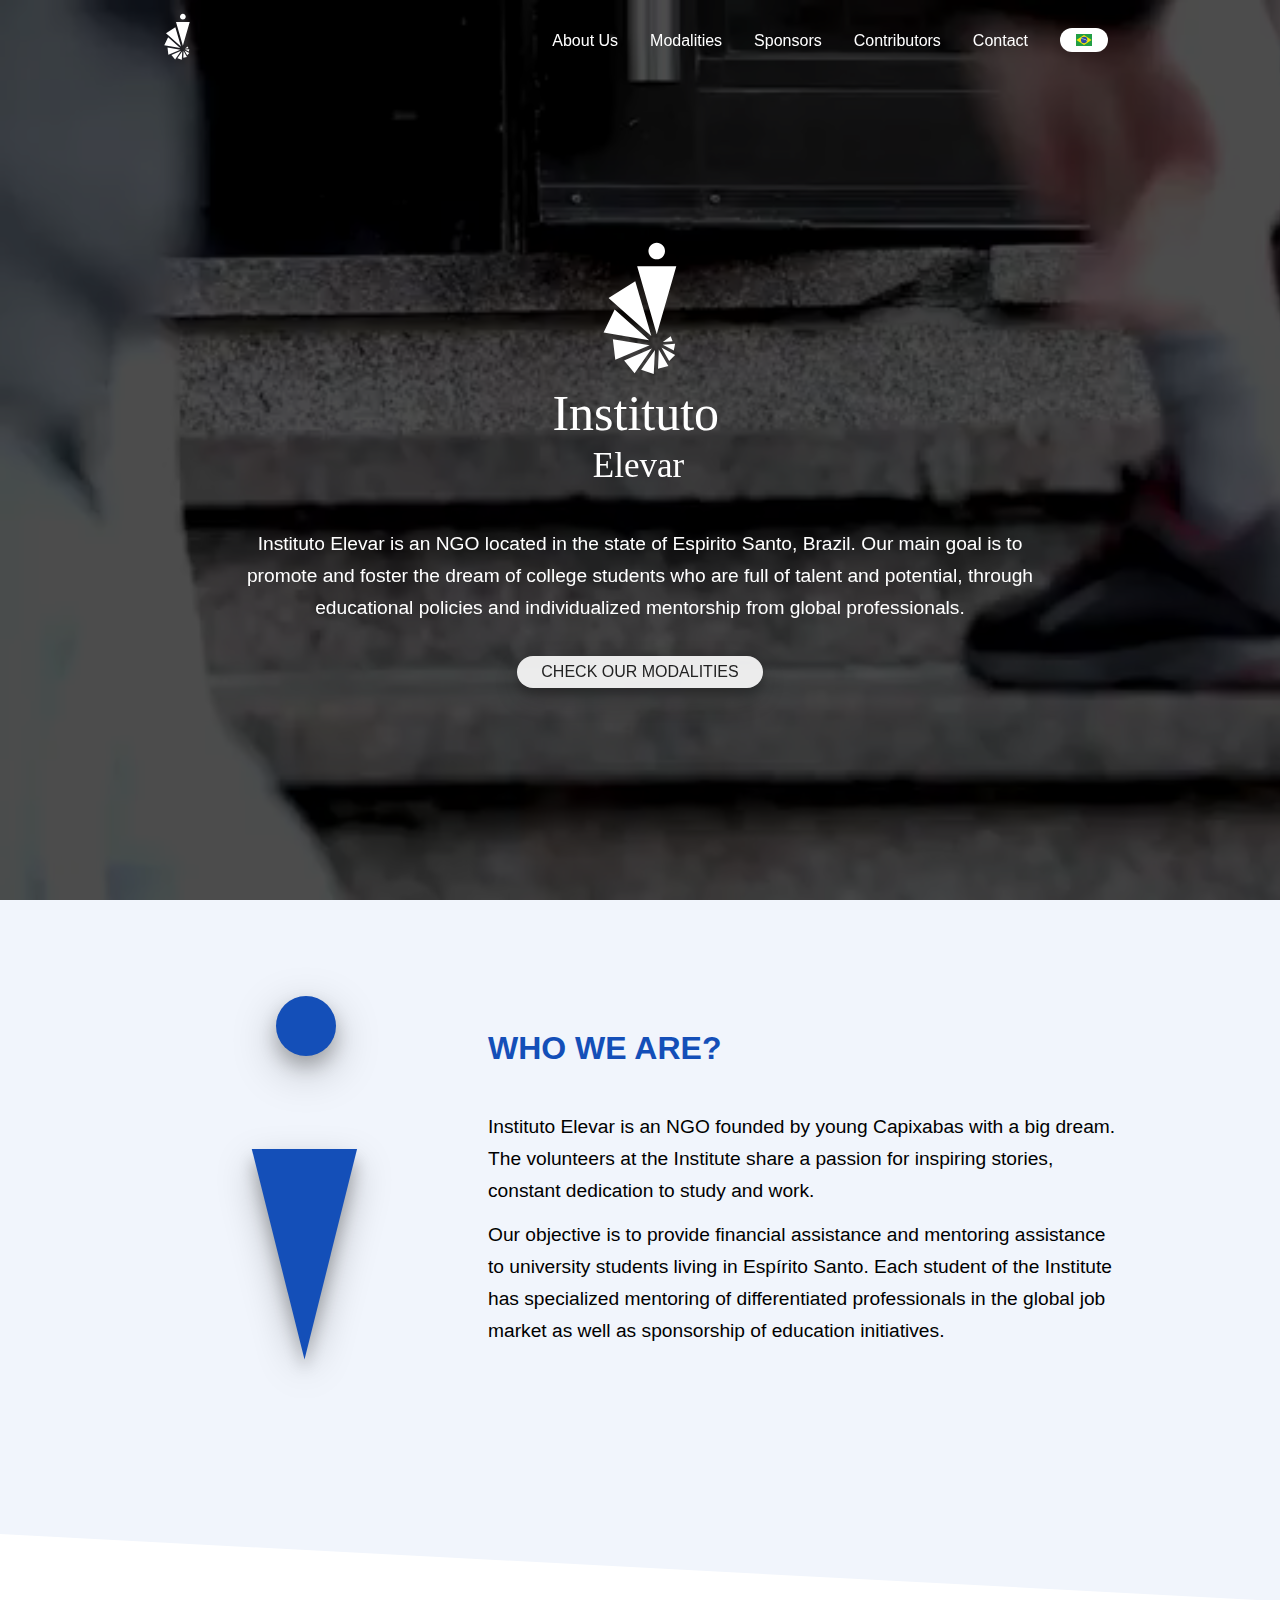
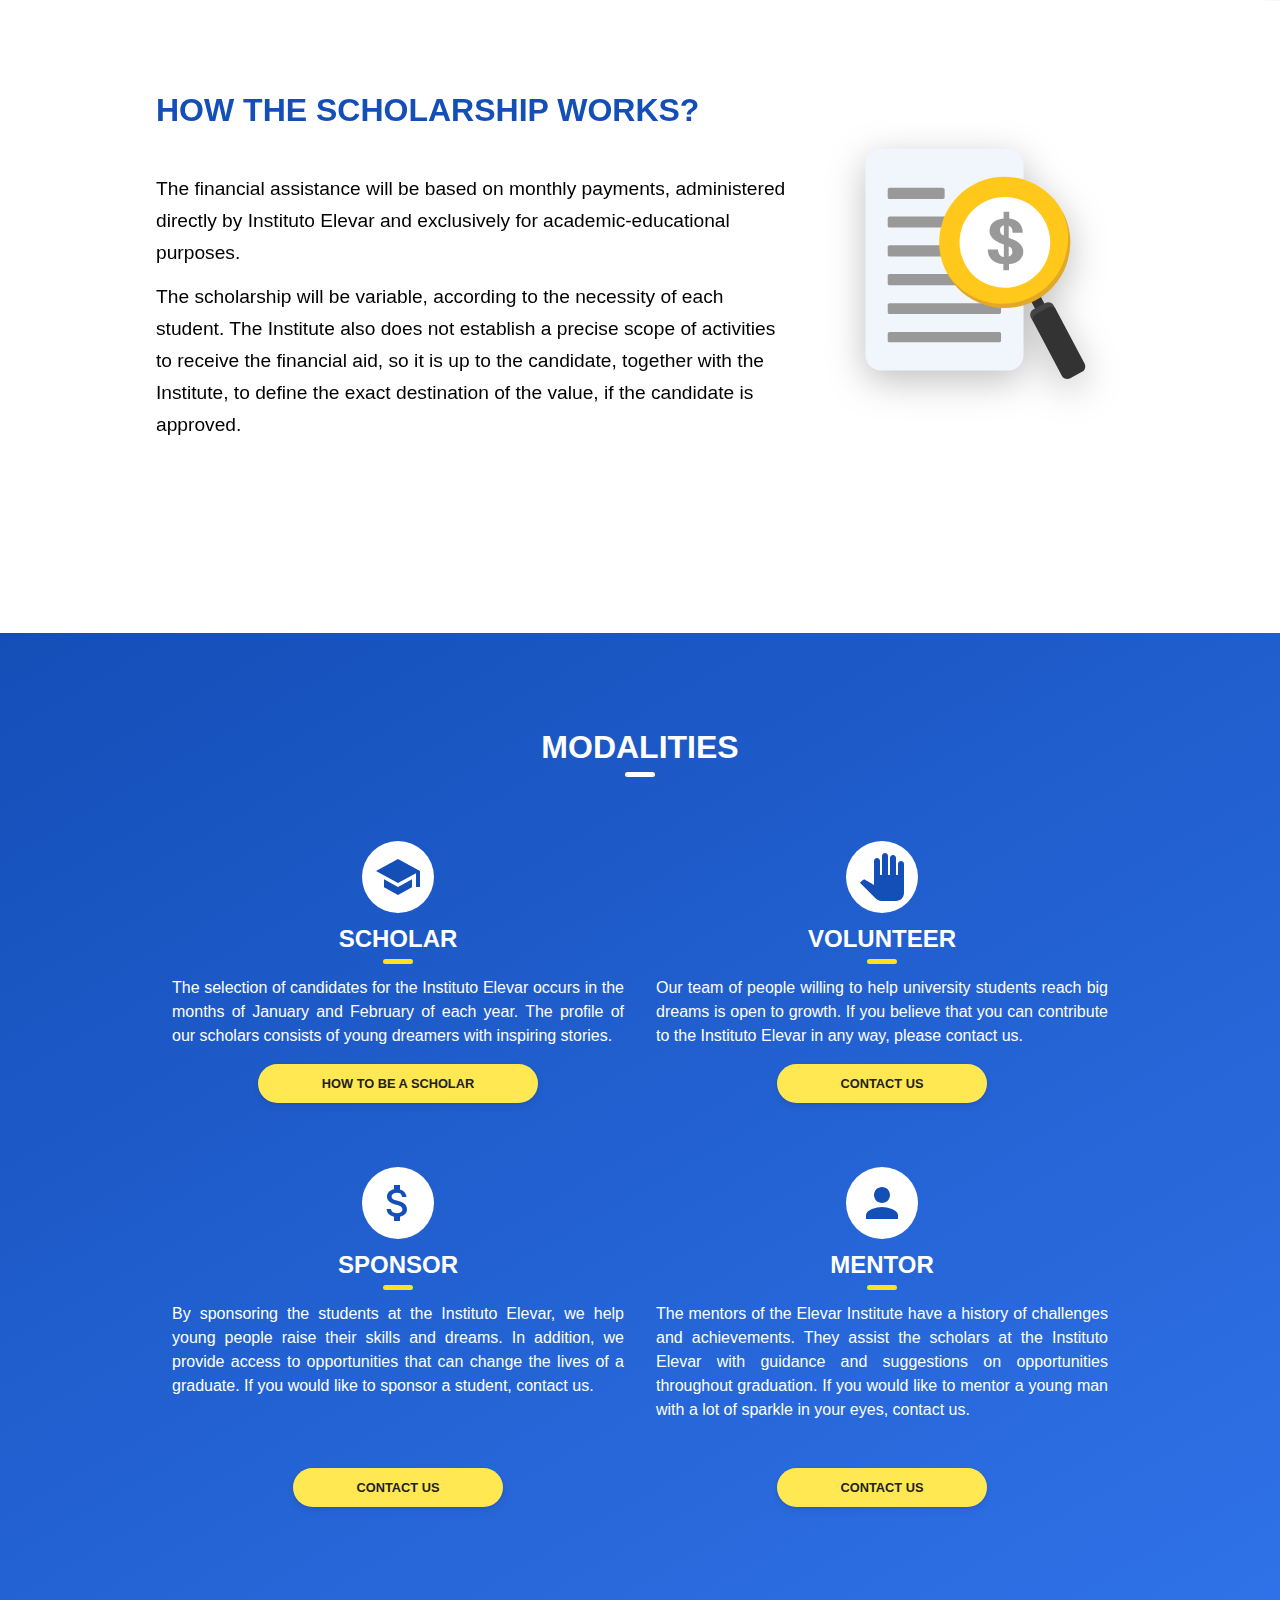
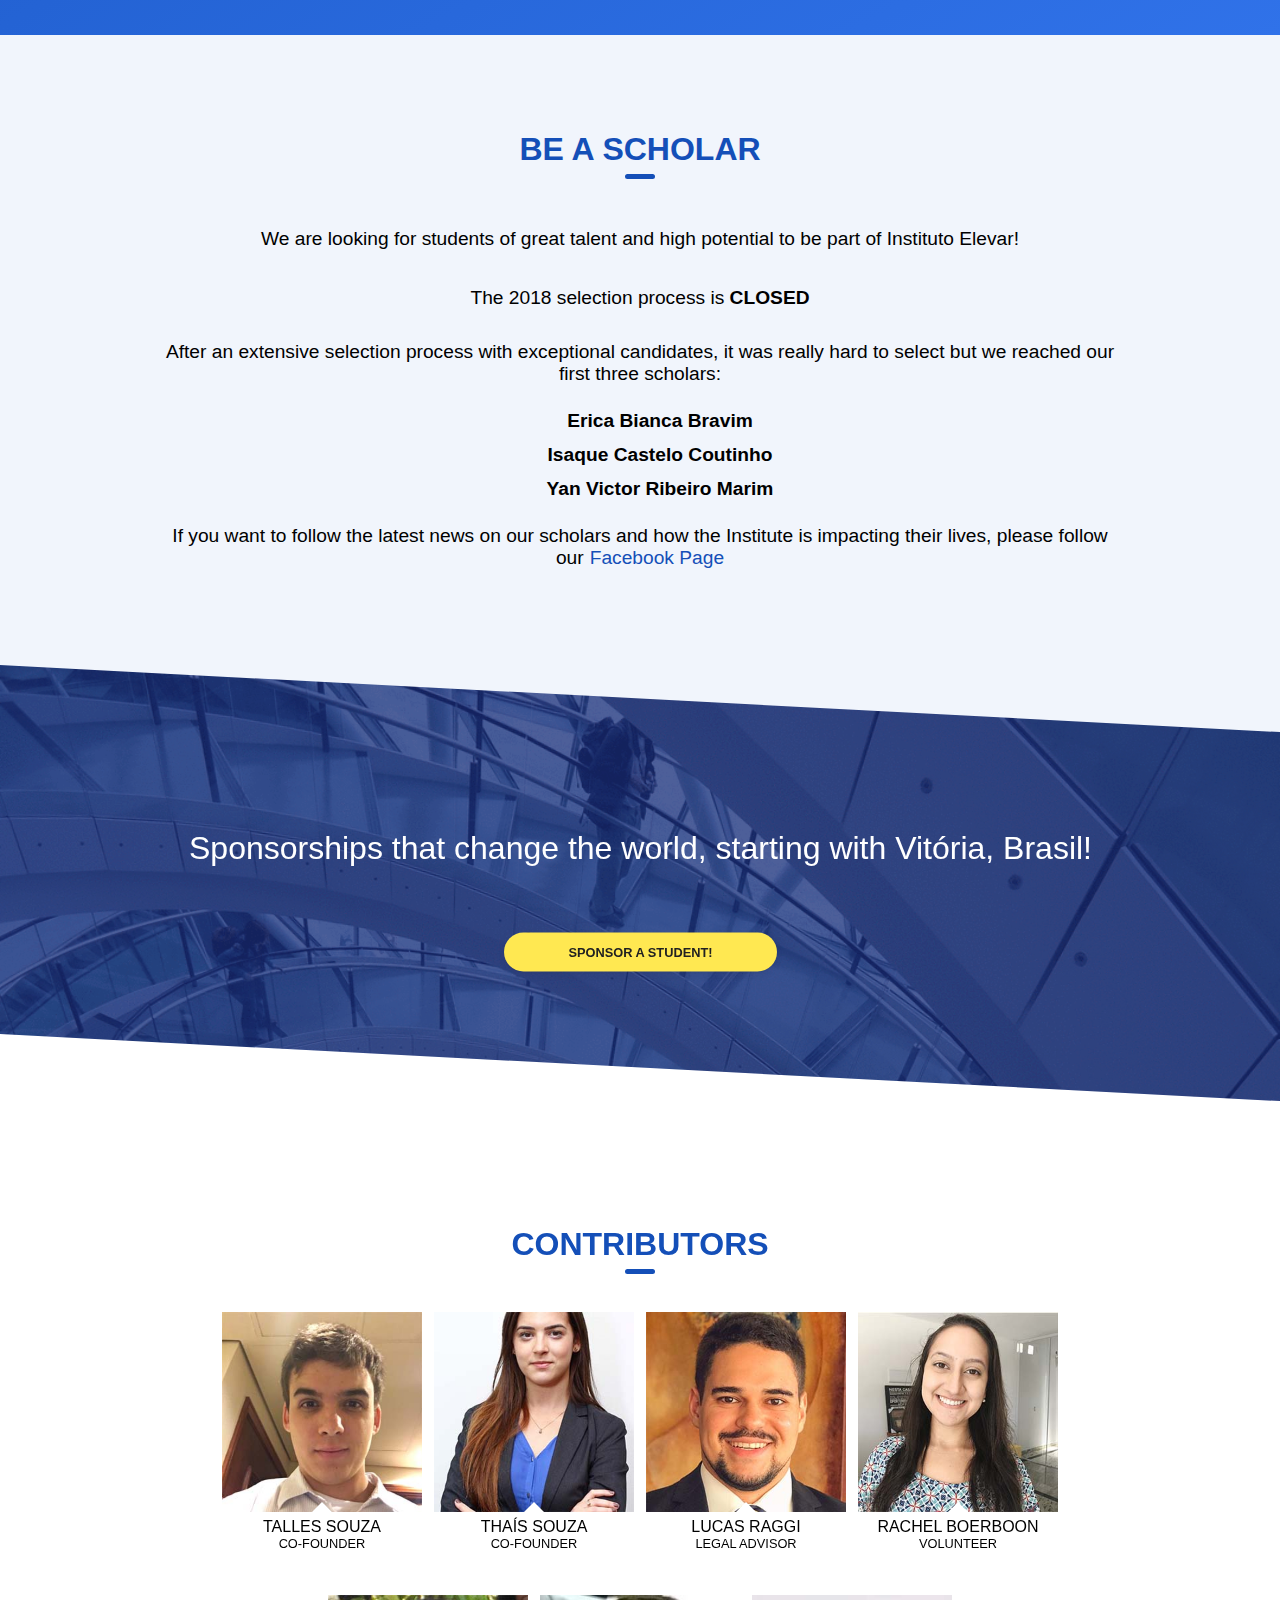
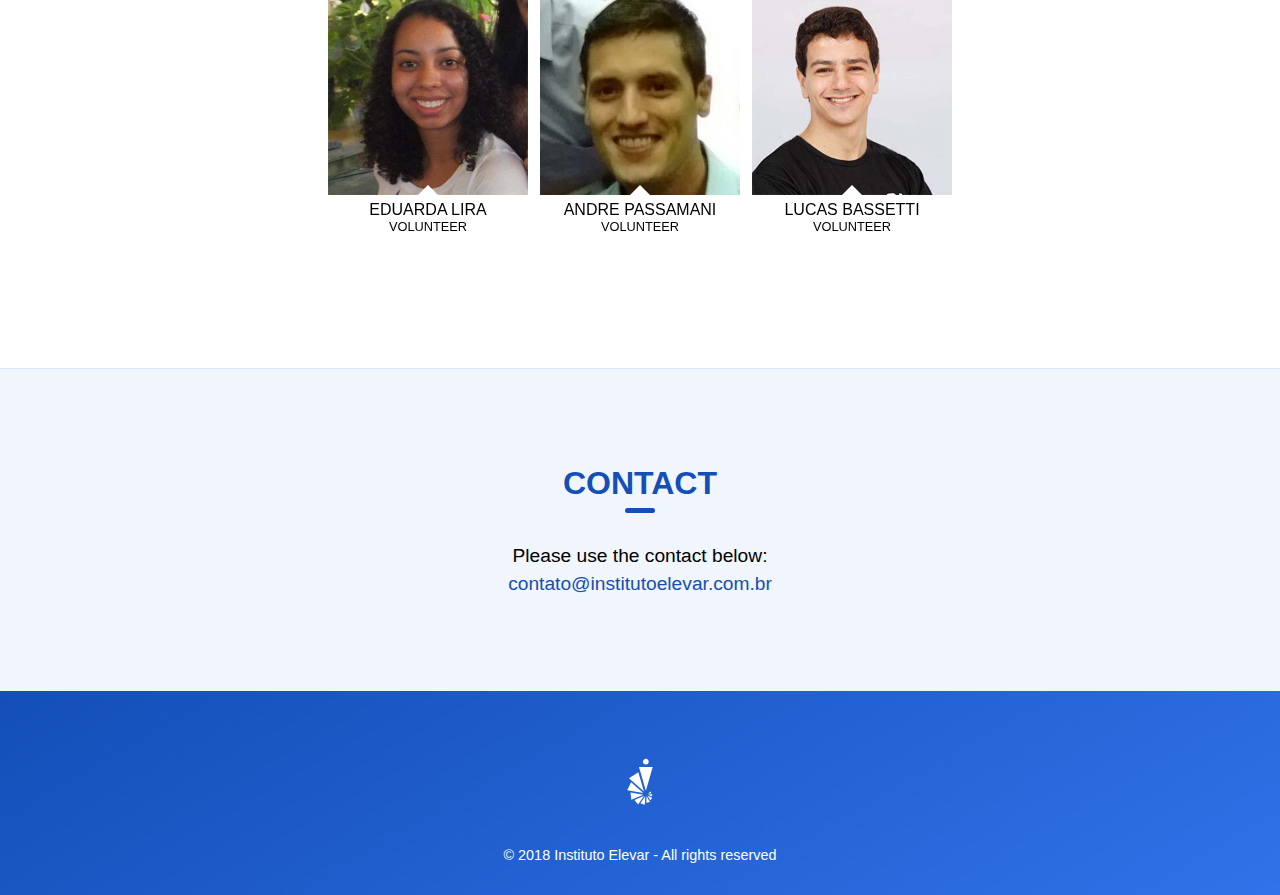
==== commit ea58ff3e: "improve site" ====
--- a/index.html
+++ b/index.html
@@ -1,2 +1,2 @@
-<!DOCTYPE html><html lang="en-US" data-reactroot=""><head><title data-react-helmet="true"></title><link rel="preload" as="script" href="https://institutoelevar.github.io/bootstrap.48b69b68.js"/><link rel="preload" as="script" href="https://institutoelevar.github.io/templates/src/components/home/home.f78bbb93.js"/><link rel="preload" as="script" href="https://institutoelevar.github.io/main.32e30295.js"/><link rel="preload" as="style" href="https://institutoelevar.github.io/styles.b472151a.css"/><link rel="stylesheet" href="https://institutoelevar.github.io/styles.b472151a.css"/><meta charSet="UTF-8"/><meta name="viewport" content="width=device-width, initial-scale=1"/><link rel="apple-touch-icon" sizes="57x57" href="https://institutoelevar.github.io/apple-icon-57x57.png"/><link rel="apple-touch-icon" sizes="60x60" href="https://institutoelevar.github.io/apple-icon-60x60.png"/><link rel="apple-touch-icon" sizes="72x72" href="https://institutoelevar.github.io/apple-icon-72x72.png"/><link rel="apple-touch-icon" sizes="76x76" href="https://institutoelevar.github.io/apple-icon-76x76.png"/><link rel="apple-touch-icon" sizes="114x114" href="https://institutoelevar.github.io/apple-icon-114x114.png"/><link rel="apple-touch-icon" sizes="120x120" href="https://institutoelevar.github.io/apple-icon-120x120.png"/><link rel="apple-touch-icon" sizes="144x144" href="https://institutoelevar.github.io/apple-icon-144x144.png"/><link rel="apple-touch-icon" sizes="152x152" href="https://institutoelevar.github.io/apple-icon-152x152.png"/><link rel="apple-touch-icon" sizes="180x180" href="https://institutoelevar.github.io/apple-icon-180x180.png"/><link rel="icon" type="image/png" sizes="192x192" href="https://institutoelevar.github.io/android-icon-192x192.png"/><link rel="icon" type="image/png" sizes="32x32" href="https://institutoelevar.github.io/favicon-32x32.png"/><link rel="icon" type="image/png" sizes="96x96" href="https://institutoelevar.github.io/favicon-96x96.png"/><link rel="icon" type="image/png" sizes="16x16" href="https://institutoelevar.github.io/favicon-16x16.png"/><link rel="manifest" href="https://institutoelevar.github.io/manifest.json"/><meta name="msapplication-TileColor" content="#ffffff"/><meta name="msapplication-TileImage" content="/ms-icon-144x144.png"/><meta name="theme-color" content="#ffffff"/></head><body><div id="root"><div data-reactroot=""><nav class="header" id="header"><div class="header__wrapper"><div class="header__logo"><button><svg xmlns="http://www.w3.org/2000/svg" width="42" height="56" viewBox="190 20 100 160"><g fill-rule="evenodd"><path d="M262.8 130.102l9.802-.801-1.903-5.102-7.898 5.903m0 2.75l11 5.648 1.3-6.7-12.3 1.052m12.3 10.046L269.149 149l-7.648-13.398 13.602 7.296" fill="#ffffff"></path><path d="M258.8 137.398l-.8 19.25 10.352-2.546-9.551-16.704m-3.852.551l-13.8 19.75L253.75 162l1.2-24.05m-20.348 23.35l-10.5-12.902 27.699-11.796-17.2 24.699" fill="#ffffff"></path><path d="M249.648 133.25l-36.796-6.05 2.449 20.448 34.347-14.398m-.5-5l-34.5-30.648-11.046 23 45.546 7.648m-40.597-42.148l26.699-16.903 16.05 54.903-42.75-38M256.75 30.8c-2.367.067-4.316.884-5.852 2.45-1.566 1.535-2.382 3.484-2.449 5.852.067 2.332.883 4.28 2.45 5.847 1.535 1.567 3.484 2.367 5.851 2.403 2.332-.036 4.285-.836 5.852-2.403 1.566-1.566 2.363-3.515 2.398-5.847-.035-2.368-.832-4.317-2.398-5.852-1.567-1.566-3.52-2.383-5.852-2.45m-19.602 23.348h39.153L256.75 122.2l-19.602-68.05" fill="#ffffff"></path></g></svg></button></div><div class="header__mobile"><button><svg height="36" width="36" fill="#ffffff" xmlns="http://www.w3.org/2000/svg" viewBox="0 0 24 24"><path d="M0 0h24v24H0z" fill="none"></path><path d="M3 18h18v-2H3v2zm0-5h18v-2H3v2zm0-7v2h18V6H3z"></path></svg></button></div><div class="header__links "><div class="header__links--close-menu"><button class="header__links--close-button"><svg height="36" width="36" fill="#144fb8" xmlns="http://www.w3.org/2000/svg" viewBox="0 0 24 24"><path d="M19 6.41L17.59 5 12 10.59 6.41 5 5 6.41 10.59 12 5 17.59 6.41 19 12 13.41 17.59 19 19 17.59 13.41 12z"></path><path d="M0 0h24v24H0z" fill="none"></path></svg></button></div><a class="header__link">About Us</a><a class="header__link">Apply</a><a class="header__link">Sponsors</a><a class="header__link">Contributors</a><a class="header__link --contact">Contact</a><a class="header__language"><svg xmlns="http://www.w3.org/2000/svg" width="16" height="12" viewBox="0 0 640 480"><g stroke-width="1pt"><path fill="#229e45" fill-rule="evenodd" d="M0 0h640v480H0z"></path><path fill="#f8e509" fill-rule="evenodd" d="M321.4 436l301.5-195.7L319.6 44 17.1 240.7 321.4 436z"></path><path fill="#2b49a3" fill-rule="evenodd" d="M452.8 240c0 70.3-57.1 127.3-127.6 127.3A127.4 127.4 0 1 1 452.8 240z"></path><path fill="#ffffef" fill-rule="evenodd" d="M283.3 316.3l-4-2.3-4 2 .9-4.5-3.2-3.4 4.5-.5 2.2-4 1.9 4.2 4.4.8-3.3 3m86 26.3l-3.9-2.3-4 2 .8-4.5-3.1-3.3 4.5-.5 2.1-4.1 2 4.2 4.4.8-3.4 3.1m-36.2-30l-3.4-2-3.5 1.8.8-3.9-2.8-2.9 4-.4 1.8-3.6 1.6 3.7 3.9.7-3 2.7m87-8.5l-3.4-2-3.5 1.8.8-3.9-2.7-2.8 3.9-.4 1.8-3.5 1.6 3.6 3.8.7-2.9 2.6m-87.3-22l-4-2.2-4 2 .8-4.6-3.1-3.3 4.5-.5 2.1-4.1 2 4.2 4.4.8-3.4 3.2m-104.6-35l-4-2.2-4 2 1-4.6-3.3-3.3 4.6-.5 2-4.1 2 4.2 4.4.8-3.3 3.1m13.3 57.2l-4-2.3-4 2 .9-4.5-3.2-3.3 4.5-.6 2.1-4 2 4.2 4.4.8-3.3 3.1m132-67.3l-3.6-2-3.6 1.8.8-4-2.8-3 4-.5 1.9-3.6 1.7 3.8 4 .7-3 2.7m-6.7 38.3l-2.7-1.6-2.9 1.4.6-3.2-2.2-2.3 3.2-.4 1.5-2.8 1.3 3 3 .5-2.2 2.2m-142.2 50.4l-2.7-1.5-2.7 1.3.6-3-2.1-2.2 3-.4 1.4-2.7 1.3 2.8 3 .6-2.3 2M419 299.8l-2.2-1.1-2.2 1 .5-2.3-1.7-1.6 2.4-.3 1.2-2 1 2 2.5.5-1.9 1.5"></path><path fill="#ffffef" fill-rule="evenodd" d="M219.3 287.6l-2.7-1.5-2.7 1.3.6-3-2.1-2.2 3-.4 1.4-2.7 1.3 2.8 3 .6-2.3 2"></path><path fill="#ffffef" fill-rule="evenodd" d="M219.3 287.6l-2.7-1.5-2.7 1.3.6-3-2.1-2.2 3-.4 1.4-2.7 1.3 2.8 3 .6-2.3 2m42.3 3l-2.6-1.4-2.7 1.3.6-3-2.1-2.2 3-.4 1.4-2.7 1.3 2.8 3 .5-2.3 2.1m-4.8 17l-2.6-1.5-2.7 1.4.6-3-2.1-2.3 3-.4 1.4-2.7 1.3 2.8 3 .6-2.3 2m87.4-22.2l-2.6-1.6-2.8 1.4.6-3-2-2.3 3-.3 1.4-2.7 1.2 2.8 3 .5-2.2 2.1m-25.1 3l-2.7-1.5-2.7 1.4.6-3-2-2.3 3-.3 1.4-2.8 1.2 2.9 3 .5-2.2 2.1m-68.8-5.8l-1.7-1-1.7.8.4-1.9-1.3-1.4 1.9-.2.8-1.7.8 1.8 1.9.3-1.4 1.3m167.8 45.4l-2.6-1.5-2.7 1.4.6-3-2.1-2.3 3-.4 1.4-2.7 1.3 2.8 3 .6-2.3 2m-20.8 6l-2.2-1.4-2.3 1.2.5-2.6-1.7-1.8 2.5-.3 1.2-2.3 1 2.4 2.5.4-1.9 1.8m10.4 2.3l-2-1.2-2.1 1 .4-2.3-1.6-1.7 2.3-.3 1.1-2 1 2 2.3.5-1.7 1.6m29.1-22.8l-2-1-2 1 .5-2.3-1.6-1.7 2.3-.3 1-2 1 2.1 2.1.4-1.6 1.6m-38.8 41.8l-2.5-1.4-2.7 1.2.6-2.8-2-2 3-.3 1.3-2.5 1.2 2.6 3 .5-2.3 1.9m.6 14.2l-2.4-1.4-2.4 1.3.6-2.8-1.9-2 2.7-.4 1.2-2.5 1.1 2.6 2.7.5-2 2m-19-23.1l-1.9-1.2-2 1 .4-2.2-1.5-1.7 2.2-.2 1-2 1 2 2.2.4-1.6 1.6m-17.8 2.3l-2-1.2-2 1 .5-2.2-1.6-1.7 2.3-.2 1-2 1 2 2.1.4-1.6 1.6m-30.4-24.6l-2-1.1-2 1 .5-2.3-1.6-1.6 2.2-.3 1-2 1 2 2.2.5-1.6 1.5m3.7 57l-1.6-.9-1.8.9.4-2-1.3-1.4 1.9-.2.9-1.7.8 1.8 1.9.3-1.4 1.3m-46.2-86.6l-4-2.3-4 2 .9-4.5-3.2-3.3 4.5-.6 2.2-4 1.9 4.2 4.4.8-3.3 3.1"></path><path fill="#fff" fill-rule="evenodd" d="M444.4 285.8a124.6 124.6 0 0 0 5.8-19.8c-67.8-59.5-143.3-90-238.7-83.7a124.5 124.5 0 0 0-8.5 20.9c113-10.8 196 39.2 241.4 82.6z"></path><path fill="#309e3a" d="M414 252.4l2.3 1.3a3.4 3.4 0 0 0-.3 2.2 3 3 0 0 0 1.4 1.7c.7.5 1.4.8 2 .7.6 0 1-.3 1.3-.7a1.3 1.3 0 0 0 .2-.9 2.3 2.3 0 0 0-.5-1c-.2-.3-.7-1-1.5-1.8a7.7 7.7 0 0 1-1.8-3 3.7 3.7 0 0 1 2-4.4 3.8 3.8 0 0 1 2.3-.2 7 7 0 0 1 2.6 1.2c1.4 1 2.3 2 2.6 3.2a4.1 4.1 0 0 1-.6 3.3l-2.4-1.5c.3-.6.4-1.2.2-1.7-.1-.5-.5-1-1.2-1.4a3.2 3.2 0 0 0-1.8-.7 1 1 0 0 0-.9.5c-.2.3-.2.6-.1 1s.6 1.2 1.6 2.2c1 1 1.6 1.9 2 2.5a3.9 3.9 0 0 1-.3 4.2 4.1 4.1 0 0 1-1.9 1.5 4 4 0 0 1-2.4.3c-.9-.2-1.8-.6-2.8-1.3-1.5-1-2.4-2.1-2.7-3.3a5.4 5.4 0 0 1 .6-4zm-11.6-7.6l2.5 1.3a3.4 3.4 0 0 0-.2 2.2 3 3 0 0 0 1.4 1.6c.8.5 1.4.7 2 .6.6 0 1-.3 1.3-.8a1.3 1.3 0 0 0 .2-.8c0-.3-.2-.7-.5-1a34.6 34.6 0 0 0-1.6-1.8c-1.1-1.1-1.8-2-2-2.8a3.7 3.7 0 0 1 .4-3.1 3.6 3.6 0 0 1 1.6-1.4 3.8 3.8 0 0 1 2.2-.3 7 7 0 0 1 2.6 1c1.5 1 2.4 2 2.7 3.1a4.1 4.1 0 0 1-.4 3.4l-2.5-1.4c.3-.7.4-1.2.2-1.7s-.6-1-1.3-1.4a3.2 3.2 0 0 0-1.9-.6 1 1 0 0 0-.8.5c-.2.3-.2.6-.1 1s.7 1.2 1.7 2.2c1 1 1.7 1.8 2 2.4a3.9 3.9 0 0 1 0 4.2 4.2 4.2 0 0 1-1.8 1.6 4 4 0 0 1-2.4.3 8 8 0 0 1-2.9-1.1 6 6 0 0 1-2.8-3.2 5.4 5.4 0 0 1 .4-4zm-14.2-3.8l7.3-12 8.8 5.5-1.2 2-6.4-4-1.6 2.7 6 3.7-1.3 2-6-3.7-2 3.3 6.7 4-1.2 2-9-5.5zm-20.7-17l1.1-2 5.4 2.7-2.5 5c-.8.2-1.8.3-3 .2a9.4 9.4 0 0 1-3.3-1 7.7 7.7 0 0 1-3-2.6 6 6 0 0 1-1-3.5 8.6 8.6 0 0 1 1-3.7 8 8 0 0 1 2.6-3 6.2 6.2 0 0 1 3.6-1.1c1 0 2 .3 3.2 1 1.6.7 2.6 1.7 3.1 2.8a5 5 0 0 1 .3 3.5l-2.7-.8a3 3 0 0 0-.2-2c-.3-.6-.8-1-1.6-1.4a3.8 3.8 0 0 0-3.1-.3c-1 .3-1.9 1.2-2.6 2.6-.7 1.4-1 2.7-.7 3.8a3.7 3.7 0 0 0 2 2.4c.5.3 1.1.5 1.7.5a6 6 0 0 0 1.8 0l.8-1.6-2.9-1.5zm-90.2-22.3l2-14 4.2.7 1.1 9.8 3.9-9 4.2.6-2 13.8-2.7-.4 1.7-10.9-4.4 10.5-2.7-.4-1.1-11.3-1.6 11-2.6-.4zm-14.1-1.7l1.3-14 10.3 1-.2 2.4-7.5-.7-.3 3 7 .7-.3 2.4-7-.7-.3 3.8 7.8.7-.2 2.4-10.6-1z"></path><g stroke-opacity=".5"><path fill="#309e3a" d="M216.5 191.3c0-1.5.3-2.6.7-3.6a6.7 6.7 0 0 1 1.4-1.9 5.4 5.4 0 0 1 1.8-1.2c1-.3 2-.5 3-.5 2.1 0 3.7.8 5 2a7.4 7.4 0 0 1 1.6 5.5c0 2.2-.7 4-2 5.3a6.5 6.5 0 0 1-5 1.7 6.6 6.6 0 0 1-4.8-2 7.3 7.3 0 0 1-1.7-5.3z"></path><path fill="#f7ffff" d="M219.4 191.3c0 1.5.3 2.7 1 3.6.7.8 1.6 1.3 2.8 1.3a3.5 3.5 0 0 0 2.8-1.1c.7-.8 1-2 1.1-3.7 0-1.6-.2-2.8-1-3.6a3.5 3.5 0 0 0-2.7-1.3 3.6 3.6 0 0 0-2.8 1.2c-.8.8-1.1 2-1.2 3.6z"></path></g><g stroke-opacity=".5"><path fill="#309e3a" d="M233 198.5l.2-14h6c1.5 0 2.5.2 3.2.5.7.2 1.2.7 1.6 1.3s.6 1.4.6 2.3a3.8 3.8 0 0 1-1 2.6 4.5 4.5 0 0 1-2.7 1.2l1.5 1.2c.4.4.9 1.2 1.5 2.3l1.7 2.8h-3.4l-2-3.2-1.4-2a2.1 2.1 0 0 0-.9-.6 5 5 0 0 0-1.4-.2h-.6v5.8H233z"></path><path fill="#fff" d="M236 190.5h2c1.4 0 2.3 0 2.6-.2.3 0 .6-.3.8-.5s.3-.7.3-1c0-.6-.1-1-.4-1.2-.2-.3-.6-.5-1-.6h-2l-2.3-.1v3.5z"></path></g><g stroke-opacity=".5"><path fill="#309e3a" d="M249 185.2l5.2.3c1.1 0 2 .1 2.6.3a4.7 4.7 0 0 1 2 1.4 6 6 0 0 1 1.2 2.4c.3.9.4 2 .3 3.3a9.3 9.3 0 0 1-.5 3c-.4 1-1 1.8-1.7 2.4a5 5 0 0 1-2 1c-.6.2-1.5.2-2.5.2l-5.3-.3.7-14z"></path><path fill="#fff" d="M251.7 187.7l-.5 9.3h3.8c.5 0 .9-.2 1.2-.5.3-.3.6-.7.8-1.3.2-.6.4-1.5.4-2.6s0-1.9-.1-2.5a3.2 3.2 0 0 0-.8-1.4 2.7 2.7 0 0 0-1.2-.7 13 13 0 0 0-2.3-.3h-1.3z"></path></g><g stroke-opacity=".5"><path fill="#309e3a" d="M317.6 210.2l3.3-13.6 4.4 1 3.2 1c.7.4 1.3 1 1.6 1.9.4.8.4 1.7.2 2.8-.2.8-.5 1.5-1 2a3.9 3.9 0 0 1-3 1.4c-.7 0-1.7-.2-3-.5l-1.7-.5-1.2 5.2-2.8-.7z"></path><path fill="#fff" d="M323 199.6l-.8 3.8 1.5.4c1 .2 1.8.4 2.2.3a1.9 1.9 0 0 0 1.6-1.5c0-.5 0-.9-.2-1.3a2 2 0 0 0-1-.9l-1.9-.5-1.3-.3z"></path></g><g stroke-opacity=".5"><path fill="#309e3a" d="M330.6 214.1l4.7-13.2 5.5 2c1.5.5 2.4 1 3 1.4.5.5.9 1 1 1.8s.2 1.5 0 2.3c-.4 1-1 1.7-1.8 2.2-.8.4-1.8.5-3 .3.4.5.8 1 1 1.6l.8 2.7.6 3.1-3.1-1.1-1-3.6a19.5 19.5 0 0 0-.7-2.4 2.1 2.1 0 0 0-.6-.8c-.2-.3-.6-.5-1.3-.7l-.5-.2-2 5.6-2.6-1z"></path><path fill="#fff" d="M336 207.4l1.9.7c1.3.5 2.1.7 2.5.7.3 0 .6 0 .9-.3.3-.2.5-.5.6-.9.2-.4.2-.8 0-1.2a1.7 1.7 0 0 0-.8-.9l-2-.7-2-.7-1.2 3.3z"></path></g><g stroke-opacity=".5"><path fill="#309e3a" d="M347 213.6a9 9 0 0 1 1.7-3.2 6.6 6.6 0 0 1 1.8-1.5c.7-.4 1.4-.6 2-.7 1 0 2 0 3.1.4a6.5 6.5 0 0 1 4.2 3.3c.8 1.6.8 3.5.2 5.7a7.4 7.4 0 0 1-3.4 4.5c-1.5.9-3.3 1-5.2.4a6.6 6.6 0 0 1-4.2-3.3 7.3 7.3 0 0 1-.2-5.6z"></path><path fill="#fff" d="M349.8 214.4c-.4 1.5-.5 2.8 0 3.8s1.2 1.6 2.3 2c1 .3 2 .2 3-.4 1-.5 1.6-1.6 2.1-3.2.5-1.5.5-2.7 0-3.7a3.5 3.5 0 0 0-2.2-2 3.6 3.6 0 0 0-3 .3c-1 .6-1.7 1.6-2.2 3.2z"></path></g><g stroke-opacity=".5"><path fill="#309e3a" d="M374.3 233.1l6.4-12.4 5.3 2.7a10 10 0 0 1 2.7 1.9c.5.5.8 1.1.8 1.9s0 1.5-.4 2.2a3.8 3.8 0 0 1-2 2c-1 .2-2 .2-3.1-.2.4.6.6 1.2.8 1.7.2.6.3 1.5.4 2.8l.2 3.2-3-1.5-.4-3.7a20 20 0 0 0-.3-2.5 2 2 0 0 0-.5-1l-1.2-.7-.5-.3-2.7 5.2-2.5-1.3z"></path><path fill="#fff" d="M380.5 227.2l1.9 1c1.2.6 2 1 2.3 1 .3 0 .7 0 1-.2.3-.1.5-.4.7-.8.2-.4.3-.8.2-1.2-.1-.3-.3-.7-.7-1a23.7 23.7 0 0 0-1.8-1l-2-1-1.6 3.2z"></path></g><g stroke-opacity=".5"><path fill="#309e3a" d="M426.1 258.7a8.9 8.9 0 0 1 2.5-2.6 6.6 6.6 0 0 1 2.2-.9 5.5 5.5 0 0 1 2.2 0c1 .2 1.9.6 2.8 1.2a6.6 6.6 0 0 1 3 4.4c.3 1.7-.2 3.6-1.4 5.5a7.3 7.3 0 0 1-4.5 3.3 6.5 6.5 0 0 1-5.2-1.1 6.6 6.6 0 0 1-3-4.4c-.3-1.8.2-3.6 1.4-5.4z"></path><path fill="#fff" d="M428.6 260.3c-1 1.3-1.3 2.5-1.1 3.6a3.6 3.6 0 0 0 1.6 2.5c1 .7 2 .9 3 .6 1-.3 2-1 2.9-2.4.9-1.4 1.3-2.6 1.1-3.6-.1-1-.7-1.9-1.6-2.6s-2-.8-3-.5c-1 .2-2 1-3 2.4z"></path></g><path fill="#309e3a" d="M301.8 204.5l2.3-9.8 7.2 1.7-.3 1.6-5.3-1.2-.5 2.2 4.9 1.1-.4 1.7-4.9-1.2-.6 2.7 5.5 1.3-.4 1.6-7.5-1.7z"></path></g></svg></a></div></div></nav><div class="content"><div class="home"><div class="home-ms"><div class="video-container"><div class="filter"></div><video autoplay="" loop="" class="fillWidth"><source src="https://institutoelevar.github.io/static/video.72ed52de.mp4" type="video/mp4"/>Your browser does not support the video tag. I suggest you upgrade your browser.</video></div><div class="home-ms__wrapper"><div class="home-ms__logo"><svg xmlns="http://www.w3.org/2000/svg" width="200" height="280" viewBox="140 0 200 280"><g fill-rule="evenodd"><path d="M262.8 130.102l9.802-.801-1.903-5.102-7.898 5.903m0 2.75l11 5.648 1.3-6.7-12.3 1.052m12.3 10.046L269.149 149l-7.648-13.398 13.602 7.296" fill="#ffffff"></path><path d="M258.8 137.398l-.8 19.25 10.352-2.546-9.551-16.704m-3.852.551l-13.8 19.75L253.75 162l1.2-24.05m-20.348 23.35l-10.5-12.902 27.699-11.796-17.2 24.699" fill="#ffffff"></path><path d="M249.648 133.25l-36.796-6.05 2.449 20.448 34.347-14.398m-.5-5l-34.5-30.648-11.046 23 45.546 7.648m-40.597-42.148l26.699-16.903 16.05 54.903-42.75-38M256.75 30.8c-2.367.067-4.316.884-5.852 2.45-1.566 1.535-2.382 3.484-2.449 5.852.067 2.332.883 4.28 2.45 5.847 1.535 1.567 3.484 2.367 5.851 2.403 2.332-.036 4.285-.836 5.852-2.403 1.566-1.566 2.363-3.515 2.398-5.847-.035-2.368-.832-4.317-2.398-5.852-1.567-1.566-3.52-2.383-5.852-2.45m-19.602 23.348h39.153L256.75 122.2l-19.602-68.05" fill="#ffffff"></path></g><text font-family="Futura" font-weight="100" font-size="50" transform="translate(152.45 217.7)" fill="#ffffff">Instituto</text><text font-family="Futura" font-weight="100" font-size="35" transform="translate(192.85 264.8)" fill="#ffffff">Elevar</text></svg></div><p class="home-ms__description">Instituto Elevar is an NGO located in the state of Espirito Santo, Brazil. Our main goal is to promote and foster the dream of college students who are full of talent and potential, through educational policies and individualized mentorship from global professionals.</p><button class="home-ms__button">Check our modalities</button></div></div><div class="home-as" id="about"><div class="home-as__wrapper"><div class="home-as__image"><div class="logo-person"><div class="logo-person__head-wrapper"><span class="logo-person__head"></span></div><span class="logo-person__body">▼</span></div></div><div class="home-as__content-wrapper"><h1 class="home-as__title">Who we are?</h1><p class="home-as__description">Instituto Elevar is an NGO founded by young Capixabas with a big dream. The volunteers at the Institute share a passion for inspiring stories, constant dedication to study and work.</p><p class="home-as__description">Our objective is to provide financial assistance and mentoring assistance to university students living in Espírito Santo. Each student of the Institute has specialized mentoring of differentiated professionals in the global job market as well as sponsorship of education initiatives.</p></div></div></div></div></div><section class="footer" id="footer"><div class="footer__wrapper"><div class="footer__logo"><svg xmlns="http://www.w3.org/2000/svg" width="42" height="56" viewBox="190 20 100 160"><g fill-rule="evenodd"><path d="M262.8 130.102l9.802-.801-1.903-5.102-7.898 5.903m0 2.75l11 5.648 1.3-6.7-12.3 1.052m12.3 10.046L269.149 149l-7.648-13.398 13.602 7.296" fill="#ffffff"></path><path d="M258.8 137.398l-.8 19.25 10.352-2.546-9.551-16.704m-3.852.551l-13.8 19.75L253.75 162l1.2-24.05m-20.348 23.35l-10.5-12.902 27.699-11.796-17.2 24.699" fill="#ffffff"></path><path d="M249.648 133.25l-36.796-6.05 2.449 20.448 34.347-14.398m-.5-5l-34.5-30.648-11.046 23 45.546 7.648m-40.597-42.148l26.699-16.903 16.05 54.903-42.75-38M256.75 30.8c-2.367.067-4.316.884-5.852 2.45-1.566 1.535-2.382 3.484-2.449 5.852.067 2.332.883 4.28 2.45 5.847 1.535 1.567 3.484 2.367 5.851 2.403 2.332-.036 4.285-.836 5.852-2.403 1.566-1.566 2.363-3.515 2.398-5.847-.035-2.368-.832-4.317-2.398-5.852-1.567-1.566-3.52-2.383-5.852-2.45m-19.602 23.348h39.153L256.75 122.2l-19.602-68.05" fill="#ffffff"></path></g></svg></div><div class="footer__copyright">© 2018 Instituto Elevar - All rights reserved</div></div></section></div></div><script type="text/javascript">window.__CSS_CHUNKS__ = {"main":"https://institutoelevar.github.io/styles.b472151a.css"}</script><script type="text/javascript">
-                window.__routeInfo = {'path':'/','templateID':0,'sharedPropsHashes':{},'localProps':null,'allProps':{},'siteData':{'title':'Instituto Elevar'}};</script><script defer="" type="text/javascript" src="https://institutoelevar.github.io/bootstrap.48b69b68.js"></script><script defer="" type="text/javascript" src="https://institutoelevar.github.io/templates/src/components/home/home.f78bbb93.js"></script><script defer="" type="text/javascript" src="https://institutoelevar.github.io/main.32e30295.js"></script></body></html>+<!DOCTYPE html><html lang="en-US" data-reactroot=""><head><title data-react-helmet="true"></title><link rel="preload" as="script" href="http://institutoelevar.github.io/bootstrap.4cf1fa1a.js"/><link rel="preload" as="script" href="http://institutoelevar.github.io/templates/src/components/home/home.c4facc32.js"/><link rel="preload" as="script" href="http://institutoelevar.github.io/main.c1b10e6f.js"/><link rel="preload" as="style" href="http://institutoelevar.github.io/styles.948a70d6.css"/><link rel="stylesheet" href="http://institutoelevar.github.io/styles.948a70d6.css"/><meta charSet="UTF-8"/><meta name="viewport" content="width=device-width, initial-scale=1"/><link rel="apple-touch-icon" sizes="57x57" href="http://institutoelevar.github.io/apple-icon-57x57.png"/><link rel="apple-touch-icon" sizes="60x60" href="http://institutoelevar.github.io/apple-icon-60x60.png"/><link rel="apple-touch-icon" sizes="72x72" href="http://institutoelevar.github.io/apple-icon-72x72.png"/><link rel="apple-touch-icon" sizes="76x76" href="http://institutoelevar.github.io/apple-icon-76x76.png"/><link rel="apple-touch-icon" sizes="114x114" href="http://institutoelevar.github.io/apple-icon-114x114.png"/><link rel="apple-touch-icon" sizes="120x120" href="http://institutoelevar.github.io/apple-icon-120x120.png"/><link rel="apple-touch-icon" sizes="144x144" href="http://institutoelevar.github.io/apple-icon-144x144.png"/><link rel="apple-touch-icon" sizes="152x152" href="http://institutoelevar.github.io/apple-icon-152x152.png"/><link rel="apple-touch-icon" sizes="180x180" href="http://institutoelevar.github.io/apple-icon-180x180.png"/><link rel="icon" type="image/png" sizes="192x192" href="http://institutoelevar.github.io/android-icon-192x192.png"/><link rel="icon" type="image/png" sizes="32x32" href="http://institutoelevar.github.io/favicon-32x32.png"/><link rel="icon" type="image/png" sizes="96x96" href="http://institutoelevar.github.io/favicon-96x96.png"/><link rel="icon" type="image/png" sizes="16x16" href="http://institutoelevar.github.io/favicon-16x16.png"/><link rel="manifest" href="http://institutoelevar.github.io/manifest.json"/><meta name="msapplication-TileColor" content="#ffffff"/><meta name="msapplication-TileImage" content="/ms-icon-144x144.png"/><meta name="theme-color" content="#ffffff"/></head><body><div id="root"><div data-reactroot=""><nav class="header" id="header"><div class="header__wrapper"><div class="header__logo"><button><svg xmlns="http://www.w3.org/2000/svg" width="42" height="56" viewBox="190 20 100 160"><g fill-rule="evenodd"><path d="M262.8 130.102l9.802-.801-1.903-5.102-7.898 5.903m0 2.75l11 5.648 1.3-6.7-12.3 1.052m12.3 10.046L269.149 149l-7.648-13.398 13.602 7.296" fill="#ffffff"></path><path d="M258.8 137.398l-.8 19.25 10.352-2.546-9.551-16.704m-3.852.551l-13.8 19.75L253.75 162l1.2-24.05m-20.348 23.35l-10.5-12.902 27.699-11.796-17.2 24.699" fill="#ffffff"></path><path d="M249.648 133.25l-36.796-6.05 2.449 20.448 34.347-14.398m-.5-5l-34.5-30.648-11.046 23 45.546 7.648m-40.597-42.148l26.699-16.903 16.05 54.903-42.75-38M256.75 30.8c-2.367.067-4.316.884-5.852 2.45-1.566 1.535-2.382 3.484-2.449 5.852.067 2.332.883 4.28 2.45 5.847 1.535 1.567 3.484 2.367 5.851 2.403 2.332-.036 4.285-.836 5.852-2.403 1.566-1.566 2.363-3.515 2.398-5.847-.035-2.368-.832-4.317-2.398-5.852-1.567-1.566-3.52-2.383-5.852-2.45m-19.602 23.348h39.153L256.75 122.2l-19.602-68.05" fill="#ffffff"></path></g></svg></button></div><div class="header__mobile"><button><svg height="36" width="36" fill="#ffffff" xmlns="http://www.w3.org/2000/svg" viewBox="0 0 24 24"><path d="M0 0h24v24H0z" fill="none"></path><path d="M3 18h18v-2H3v2zm0-5h18v-2H3v2zm0-7v2h18V6H3z"></path></svg></button></div><div class="header__links "><div class="header__links--close-menu"><button class="header__links--close-button"><svg height="36" width="36" fill="#144fb8" xmlns="http://www.w3.org/2000/svg" viewBox="0 0 24 24"><path d="M19 6.41L17.59 5 12 10.59 6.41 5 5 6.41 10.59 12 5 17.59 6.41 19 12 13.41 17.59 19 19 17.59 13.41 12z"></path><path d="M0 0h24v24H0z" fill="none"></path></svg></button></div><a class="header__link">About Us</a><a class="header__link">Modalities</a><a class="header__link">Sponsors</a><a class="header__link">Contributors</a><a class="header__link --contact">Contact</a><a class="header__language"><svg xmlns="http://www.w3.org/2000/svg" width="16" height="12" viewBox="0 0 640 480"><g stroke-width="1pt"><path fill="#229e45" fill-rule="evenodd" d="M0 0h640v480H0z"></path><path fill="#f8e509" fill-rule="evenodd" d="M321.4 436l301.5-195.7L319.6 44 17.1 240.7 321.4 436z"></path><path fill="#2b49a3" fill-rule="evenodd" d="M452.8 240c0 70.3-57.1 127.3-127.6 127.3A127.4 127.4 0 1 1 452.8 240z"></path><path fill="#ffffef" fill-rule="evenodd" d="M283.3 316.3l-4-2.3-4 2 .9-4.5-3.2-3.4 4.5-.5 2.2-4 1.9 4.2 4.4.8-3.3 3m86 26.3l-3.9-2.3-4 2 .8-4.5-3.1-3.3 4.5-.5 2.1-4.1 2 4.2 4.4.8-3.4 3.1m-36.2-30l-3.4-2-3.5 1.8.8-3.9-2.8-2.9 4-.4 1.8-3.6 1.6 3.7 3.9.7-3 2.7m87-8.5l-3.4-2-3.5 1.8.8-3.9-2.7-2.8 3.9-.4 1.8-3.5 1.6 3.6 3.8.7-2.9 2.6m-87.3-22l-4-2.2-4 2 .8-4.6-3.1-3.3 4.5-.5 2.1-4.1 2 4.2 4.4.8-3.4 3.2m-104.6-35l-4-2.2-4 2 1-4.6-3.3-3.3 4.6-.5 2-4.1 2 4.2 4.4.8-3.3 3.1m13.3 57.2l-4-2.3-4 2 .9-4.5-3.2-3.3 4.5-.6 2.1-4 2 4.2 4.4.8-3.3 3.1m132-67.3l-3.6-2-3.6 1.8.8-4-2.8-3 4-.5 1.9-3.6 1.7 3.8 4 .7-3 2.7m-6.7 38.3l-2.7-1.6-2.9 1.4.6-3.2-2.2-2.3 3.2-.4 1.5-2.8 1.3 3 3 .5-2.2 2.2m-142.2 50.4l-2.7-1.5-2.7 1.3.6-3-2.1-2.2 3-.4 1.4-2.7 1.3 2.8 3 .6-2.3 2M419 299.8l-2.2-1.1-2.2 1 .5-2.3-1.7-1.6 2.4-.3 1.2-2 1 2 2.5.5-1.9 1.5"></path><path fill="#ffffef" fill-rule="evenodd" d="M219.3 287.6l-2.7-1.5-2.7 1.3.6-3-2.1-2.2 3-.4 1.4-2.7 1.3 2.8 3 .6-2.3 2"></path><path fill="#ffffef" fill-rule="evenodd" d="M219.3 287.6l-2.7-1.5-2.7 1.3.6-3-2.1-2.2 3-.4 1.4-2.7 1.3 2.8 3 .6-2.3 2m42.3 3l-2.6-1.4-2.7 1.3.6-3-2.1-2.2 3-.4 1.4-2.7 1.3 2.8 3 .5-2.3 2.1m-4.8 17l-2.6-1.5-2.7 1.4.6-3-2.1-2.3 3-.4 1.4-2.7 1.3 2.8 3 .6-2.3 2m87.4-22.2l-2.6-1.6-2.8 1.4.6-3-2-2.3 3-.3 1.4-2.7 1.2 2.8 3 .5-2.2 2.1m-25.1 3l-2.7-1.5-2.7 1.4.6-3-2-2.3 3-.3 1.4-2.8 1.2 2.9 3 .5-2.2 2.1m-68.8-5.8l-1.7-1-1.7.8.4-1.9-1.3-1.4 1.9-.2.8-1.7.8 1.8 1.9.3-1.4 1.3m167.8 45.4l-2.6-1.5-2.7 1.4.6-3-2.1-2.3 3-.4 1.4-2.7 1.3 2.8 3 .6-2.3 2m-20.8 6l-2.2-1.4-2.3 1.2.5-2.6-1.7-1.8 2.5-.3 1.2-2.3 1 2.4 2.5.4-1.9 1.8m10.4 2.3l-2-1.2-2.1 1 .4-2.3-1.6-1.7 2.3-.3 1.1-2 1 2 2.3.5-1.7 1.6m29.1-22.8l-2-1-2 1 .5-2.3-1.6-1.7 2.3-.3 1-2 1 2.1 2.1.4-1.6 1.6m-38.8 41.8l-2.5-1.4-2.7 1.2.6-2.8-2-2 3-.3 1.3-2.5 1.2 2.6 3 .5-2.3 1.9m.6 14.2l-2.4-1.4-2.4 1.3.6-2.8-1.9-2 2.7-.4 1.2-2.5 1.1 2.6 2.7.5-2 2m-19-23.1l-1.9-1.2-2 1 .4-2.2-1.5-1.7 2.2-.2 1-2 1 2 2.2.4-1.6 1.6m-17.8 2.3l-2-1.2-2 1 .5-2.2-1.6-1.7 2.3-.2 1-2 1 2 2.1.4-1.6 1.6m-30.4-24.6l-2-1.1-2 1 .5-2.3-1.6-1.6 2.2-.3 1-2 1 2 2.2.5-1.6 1.5m3.7 57l-1.6-.9-1.8.9.4-2-1.3-1.4 1.9-.2.9-1.7.8 1.8 1.9.3-1.4 1.3m-46.2-86.6l-4-2.3-4 2 .9-4.5-3.2-3.3 4.5-.6 2.2-4 1.9 4.2 4.4.8-3.3 3.1"></path><path fill="#fff" fill-rule="evenodd" d="M444.4 285.8a124.6 124.6 0 0 0 5.8-19.8c-67.8-59.5-143.3-90-238.7-83.7a124.5 124.5 0 0 0-8.5 20.9c113-10.8 196 39.2 241.4 82.6z"></path><path fill="#309e3a" d="M414 252.4l2.3 1.3a3.4 3.4 0 0 0-.3 2.2 3 3 0 0 0 1.4 1.7c.7.5 1.4.8 2 .7.6 0 1-.3 1.3-.7a1.3 1.3 0 0 0 .2-.9 2.3 2.3 0 0 0-.5-1c-.2-.3-.7-1-1.5-1.8a7.7 7.7 0 0 1-1.8-3 3.7 3.7 0 0 1 2-4.4 3.8 3.8 0 0 1 2.3-.2 7 7 0 0 1 2.6 1.2c1.4 1 2.3 2 2.6 3.2a4.1 4.1 0 0 1-.6 3.3l-2.4-1.5c.3-.6.4-1.2.2-1.7-.1-.5-.5-1-1.2-1.4a3.2 3.2 0 0 0-1.8-.7 1 1 0 0 0-.9.5c-.2.3-.2.6-.1 1s.6 1.2 1.6 2.2c1 1 1.6 1.9 2 2.5a3.9 3.9 0 0 1-.3 4.2 4.1 4.1 0 0 1-1.9 1.5 4 4 0 0 1-2.4.3c-.9-.2-1.8-.6-2.8-1.3-1.5-1-2.4-2.1-2.7-3.3a5.4 5.4 0 0 1 .6-4zm-11.6-7.6l2.5 1.3a3.4 3.4 0 0 0-.2 2.2 3 3 0 0 0 1.4 1.6c.8.5 1.4.7 2 .6.6 0 1-.3 1.3-.8a1.3 1.3 0 0 0 .2-.8c0-.3-.2-.7-.5-1a34.6 34.6 0 0 0-1.6-1.8c-1.1-1.1-1.8-2-2-2.8a3.7 3.7 0 0 1 .4-3.1 3.6 3.6 0 0 1 1.6-1.4 3.8 3.8 0 0 1 2.2-.3 7 7 0 0 1 2.6 1c1.5 1 2.4 2 2.7 3.1a4.1 4.1 0 0 1-.4 3.4l-2.5-1.4c.3-.7.4-1.2.2-1.7s-.6-1-1.3-1.4a3.2 3.2 0 0 0-1.9-.6 1 1 0 0 0-.8.5c-.2.3-.2.6-.1 1s.7 1.2 1.7 2.2c1 1 1.7 1.8 2 2.4a3.9 3.9 0 0 1 0 4.2 4.2 4.2 0 0 1-1.8 1.6 4 4 0 0 1-2.4.3 8 8 0 0 1-2.9-1.1 6 6 0 0 1-2.8-3.2 5.4 5.4 0 0 1 .4-4zm-14.2-3.8l7.3-12 8.8 5.5-1.2 2-6.4-4-1.6 2.7 6 3.7-1.3 2-6-3.7-2 3.3 6.7 4-1.2 2-9-5.5zm-20.7-17l1.1-2 5.4 2.7-2.5 5c-.8.2-1.8.3-3 .2a9.4 9.4 0 0 1-3.3-1 7.7 7.7 0 0 1-3-2.6 6 6 0 0 1-1-3.5 8.6 8.6 0 0 1 1-3.7 8 8 0 0 1 2.6-3 6.2 6.2 0 0 1 3.6-1.1c1 0 2 .3 3.2 1 1.6.7 2.6 1.7 3.1 2.8a5 5 0 0 1 .3 3.5l-2.7-.8a3 3 0 0 0-.2-2c-.3-.6-.8-1-1.6-1.4a3.8 3.8 0 0 0-3.1-.3c-1 .3-1.9 1.2-2.6 2.6-.7 1.4-1 2.7-.7 3.8a3.7 3.7 0 0 0 2 2.4c.5.3 1.1.5 1.7.5a6 6 0 0 0 1.8 0l.8-1.6-2.9-1.5zm-90.2-22.3l2-14 4.2.7 1.1 9.8 3.9-9 4.2.6-2 13.8-2.7-.4 1.7-10.9-4.4 10.5-2.7-.4-1.1-11.3-1.6 11-2.6-.4zm-14.1-1.7l1.3-14 10.3 1-.2 2.4-7.5-.7-.3 3 7 .7-.3 2.4-7-.7-.3 3.8 7.8.7-.2 2.4-10.6-1z"></path><g stroke-opacity=".5"><path fill="#309e3a" d="M216.5 191.3c0-1.5.3-2.6.7-3.6a6.7 6.7 0 0 1 1.4-1.9 5.4 5.4 0 0 1 1.8-1.2c1-.3 2-.5 3-.5 2.1 0 3.7.8 5 2a7.4 7.4 0 0 1 1.6 5.5c0 2.2-.7 4-2 5.3a6.5 6.5 0 0 1-5 1.7 6.6 6.6 0 0 1-4.8-2 7.3 7.3 0 0 1-1.7-5.3z"></path><path fill="#f7ffff" d="M219.4 191.3c0 1.5.3 2.7 1 3.6.7.8 1.6 1.3 2.8 1.3a3.5 3.5 0 0 0 2.8-1.1c.7-.8 1-2 1.1-3.7 0-1.6-.2-2.8-1-3.6a3.5 3.5 0 0 0-2.7-1.3 3.6 3.6 0 0 0-2.8 1.2c-.8.8-1.1 2-1.2 3.6z"></path></g><g stroke-opacity=".5"><path fill="#309e3a" d="M233 198.5l.2-14h6c1.5 0 2.5.2 3.2.5.7.2 1.2.7 1.6 1.3s.6 1.4.6 2.3a3.8 3.8 0 0 1-1 2.6 4.5 4.5 0 0 1-2.7 1.2l1.5 1.2c.4.4.9 1.2 1.5 2.3l1.7 2.8h-3.4l-2-3.2-1.4-2a2.1 2.1 0 0 0-.9-.6 5 5 0 0 0-1.4-.2h-.6v5.8H233z"></path><path fill="#fff" d="M236 190.5h2c1.4 0 2.3 0 2.6-.2.3 0 .6-.3.8-.5s.3-.7.3-1c0-.6-.1-1-.4-1.2-.2-.3-.6-.5-1-.6h-2l-2.3-.1v3.5z"></path></g><g stroke-opacity=".5"><path fill="#309e3a" d="M249 185.2l5.2.3c1.1 0 2 .1 2.6.3a4.7 4.7 0 0 1 2 1.4 6 6 0 0 1 1.2 2.4c.3.9.4 2 .3 3.3a9.3 9.3 0 0 1-.5 3c-.4 1-1 1.8-1.7 2.4a5 5 0 0 1-2 1c-.6.2-1.5.2-2.5.2l-5.3-.3.7-14z"></path><path fill="#fff" d="M251.7 187.7l-.5 9.3h3.8c.5 0 .9-.2 1.2-.5.3-.3.6-.7.8-1.3.2-.6.4-1.5.4-2.6s0-1.9-.1-2.5a3.2 3.2 0 0 0-.8-1.4 2.7 2.7 0 0 0-1.2-.7 13 13 0 0 0-2.3-.3h-1.3z"></path></g><g stroke-opacity=".5"><path fill="#309e3a" d="M317.6 210.2l3.3-13.6 4.4 1 3.2 1c.7.4 1.3 1 1.6 1.9.4.8.4 1.7.2 2.8-.2.8-.5 1.5-1 2a3.9 3.9 0 0 1-3 1.4c-.7 0-1.7-.2-3-.5l-1.7-.5-1.2 5.2-2.8-.7z"></path><path fill="#fff" d="M323 199.6l-.8 3.8 1.5.4c1 .2 1.8.4 2.2.3a1.9 1.9 0 0 0 1.6-1.5c0-.5 0-.9-.2-1.3a2 2 0 0 0-1-.9l-1.9-.5-1.3-.3z"></path></g><g stroke-opacity=".5"><path fill="#309e3a" d="M330.6 214.1l4.7-13.2 5.5 2c1.5.5 2.4 1 3 1.4.5.5.9 1 1 1.8s.2 1.5 0 2.3c-.4 1-1 1.7-1.8 2.2-.8.4-1.8.5-3 .3.4.5.8 1 1 1.6l.8 2.7.6 3.1-3.1-1.1-1-3.6a19.5 19.5 0 0 0-.7-2.4 2.1 2.1 0 0 0-.6-.8c-.2-.3-.6-.5-1.3-.7l-.5-.2-2 5.6-2.6-1z"></path><path fill="#fff" d="M336 207.4l1.9.7c1.3.5 2.1.7 2.5.7.3 0 .6 0 .9-.3.3-.2.5-.5.6-.9.2-.4.2-.8 0-1.2a1.7 1.7 0 0 0-.8-.9l-2-.7-2-.7-1.2 3.3z"></path></g><g stroke-opacity=".5"><path fill="#309e3a" d="M347 213.6a9 9 0 0 1 1.7-3.2 6.6 6.6 0 0 1 1.8-1.5c.7-.4 1.4-.6 2-.7 1 0 2 0 3.1.4a6.5 6.5 0 0 1 4.2 3.3c.8 1.6.8 3.5.2 5.7a7.4 7.4 0 0 1-3.4 4.5c-1.5.9-3.3 1-5.2.4a6.6 6.6 0 0 1-4.2-3.3 7.3 7.3 0 0 1-.2-5.6z"></path><path fill="#fff" d="M349.8 214.4c-.4 1.5-.5 2.8 0 3.8s1.2 1.6 2.3 2c1 .3 2 .2 3-.4 1-.5 1.6-1.6 2.1-3.2.5-1.5.5-2.7 0-3.7a3.5 3.5 0 0 0-2.2-2 3.6 3.6 0 0 0-3 .3c-1 .6-1.7 1.6-2.2 3.2z"></path></g><g stroke-opacity=".5"><path fill="#309e3a" d="M374.3 233.1l6.4-12.4 5.3 2.7a10 10 0 0 1 2.7 1.9c.5.5.8 1.1.8 1.9s0 1.5-.4 2.2a3.8 3.8 0 0 1-2 2c-1 .2-2 .2-3.1-.2.4.6.6 1.2.8 1.7.2.6.3 1.5.4 2.8l.2 3.2-3-1.5-.4-3.7a20 20 0 0 0-.3-2.5 2 2 0 0 0-.5-1l-1.2-.7-.5-.3-2.7 5.2-2.5-1.3z"></path><path fill="#fff" d="M380.5 227.2l1.9 1c1.2.6 2 1 2.3 1 .3 0 .7 0 1-.2.3-.1.5-.4.7-.8.2-.4.3-.8.2-1.2-.1-.3-.3-.7-.7-1a23.7 23.7 0 0 0-1.8-1l-2-1-1.6 3.2z"></path></g><g stroke-opacity=".5"><path fill="#309e3a" d="M426.1 258.7a8.9 8.9 0 0 1 2.5-2.6 6.6 6.6 0 0 1 2.2-.9 5.5 5.5 0 0 1 2.2 0c1 .2 1.9.6 2.8 1.2a6.6 6.6 0 0 1 3 4.4c.3 1.7-.2 3.6-1.4 5.5a7.3 7.3 0 0 1-4.5 3.3 6.5 6.5 0 0 1-5.2-1.1 6.6 6.6 0 0 1-3-4.4c-.3-1.8.2-3.6 1.4-5.4z"></path><path fill="#fff" d="M428.6 260.3c-1 1.3-1.3 2.5-1.1 3.6a3.6 3.6 0 0 0 1.6 2.5c1 .7 2 .9 3 .6 1-.3 2-1 2.9-2.4.9-1.4 1.3-2.6 1.1-3.6-.1-1-.7-1.9-1.6-2.6s-2-.8-3-.5c-1 .2-2 1-3 2.4z"></path></g><path fill="#309e3a" d="M301.8 204.5l2.3-9.8 7.2 1.7-.3 1.6-5.3-1.2-.5 2.2 4.9 1.1-.4 1.7-4.9-1.2-.6 2.7 5.5 1.3-.4 1.6-7.5-1.7z"></path></g></svg></a></div></div></nav><div class="content"><div class="home"><div class="home-ms"><div class="video-container"><div class="filter"></div><video playsinline="" autoplay="" loop="" class="fillWidth"><source src="http://institutoelevar.github.io/static/video.72ed52de.mp4" type="video/mp4"/>Your browser does not support the video tag. I suggest you upgrade your browser.</video></div><div class="home-ms__wrapper"><div class="home-ms__logo"><svg xmlns="http://www.w3.org/2000/svg" width="200" height="280" viewBox="140 0 200 280"><g fill-rule="evenodd"><path d="M262.8 130.102l9.802-.801-1.903-5.102-7.898 5.903m0 2.75l11 5.648 1.3-6.7-12.3 1.052m12.3 10.046L269.149 149l-7.648-13.398 13.602 7.296" fill="#ffffff"></path><path d="M258.8 137.398l-.8 19.25 10.352-2.546-9.551-16.704m-3.852.551l-13.8 19.75L253.75 162l1.2-24.05m-20.348 23.35l-10.5-12.902 27.699-11.796-17.2 24.699" fill="#ffffff"></path><path d="M249.648 133.25l-36.796-6.05 2.449 20.448 34.347-14.398m-.5-5l-34.5-30.648-11.046 23 45.546 7.648m-40.597-42.148l26.699-16.903 16.05 54.903-42.75-38M256.75 30.8c-2.367.067-4.316.884-5.852 2.45-1.566 1.535-2.382 3.484-2.449 5.852.067 2.332.883 4.28 2.45 5.847 1.535 1.567 3.484 2.367 5.851 2.403 2.332-.036 4.285-.836 5.852-2.403 1.566-1.566 2.363-3.515 2.398-5.847-.035-2.368-.832-4.317-2.398-5.852-1.567-1.566-3.52-2.383-5.852-2.45m-19.602 23.348h39.153L256.75 122.2l-19.602-68.05" fill="#ffffff"></path></g><text font-family="Futura" font-weight="100" font-size="50" transform="translate(152.45 217.7)" fill="#ffffff">Instituto</text><text font-family="Futura" font-weight="100" font-size="35" transform="translate(192.85 264.8)" fill="#ffffff">Elevar</text></svg></div><p class="home-ms__description">Instituto Elevar is an NGO located in the state of Espirito Santo, Brazil. Our main goal is to promote and foster the dream of college students who are full of talent and potential, through educational policies and individualized mentorship from global professionals.</p><button class="home-ms__button">Check our modalities</button></div></div><div class="home-as" id="about"><div class="home-as__wrapper"><div class="home-as__image"><div class="logo-person"><div class="logo-person__head-wrapper"><span class="logo-person__head"></span></div><span class="logo-person__body">▼</span></div></div><div class="home-as__content-wrapper"><h1 class="home-as__title">Who we are?</h1><p class="home-as__description">Instituto Elevar is an NGO founded by young Capixabas with a big dream. The volunteers at the Institute share a passion for inspiring stories, constant dedication to study and work.</p><p class="home-as__description">Our objective is to provide financial assistance and mentoring assistance to university students living in Espírito Santo. Each student of the Institute has specialized mentoring of differentiated professionals in the global job market as well as sponsorship of education initiatives.</p></div></div></div></div></div><section class="footer" id="footer"><div class="footer__wrapper"><div class="footer__logo"><svg xmlns="http://www.w3.org/2000/svg" width="42" height="56" viewBox="190 20 100 160"><g fill-rule="evenodd"><path d="M262.8 130.102l9.802-.801-1.903-5.102-7.898 5.903m0 2.75l11 5.648 1.3-6.7-12.3 1.052m12.3 10.046L269.149 149l-7.648-13.398 13.602 7.296" fill="#ffffff"></path><path d="M258.8 137.398l-.8 19.25 10.352-2.546-9.551-16.704m-3.852.551l-13.8 19.75L253.75 162l1.2-24.05m-20.348 23.35l-10.5-12.902 27.699-11.796-17.2 24.699" fill="#ffffff"></path><path d="M249.648 133.25l-36.796-6.05 2.449 20.448 34.347-14.398m-.5-5l-34.5-30.648-11.046 23 45.546 7.648m-40.597-42.148l26.699-16.903 16.05 54.903-42.75-38M256.75 30.8c-2.367.067-4.316.884-5.852 2.45-1.566 1.535-2.382 3.484-2.449 5.852.067 2.332.883 4.28 2.45 5.847 1.535 1.567 3.484 2.367 5.851 2.403 2.332-.036 4.285-.836 5.852-2.403 1.566-1.566 2.363-3.515 2.398-5.847-.035-2.368-.832-4.317-2.398-5.852-1.567-1.566-3.52-2.383-5.852-2.45m-19.602 23.348h39.153L256.75 122.2l-19.602-68.05" fill="#ffffff"></path></g></svg></div><div class="footer__copyright">© 2018 Instituto Elevar - All rights reserved</div></div></section></div></div><script type="text/javascript">window.__CSS_CHUNKS__ = {"main":"http://institutoelevar.github.io/styles.948a70d6.css"}</script><script type="text/javascript">
+                window.__routeInfo = {'path':'/','templateID':0,'sharedPropsHashes':{},'localProps':null,'allProps':{},'siteData':{'title':'Instituto Elevar'}};</script><script defer="" type="text/javascript" src="http://institutoelevar.github.io/bootstrap.4cf1fa1a.js"></script><script defer="" type="text/javascript" src="http://institutoelevar.github.io/templates/src/components/home/home.c4facc32.js"></script><script defer="" type="text/javascript" src="http://institutoelevar.github.io/main.c1b10e6f.js"></script></body></html>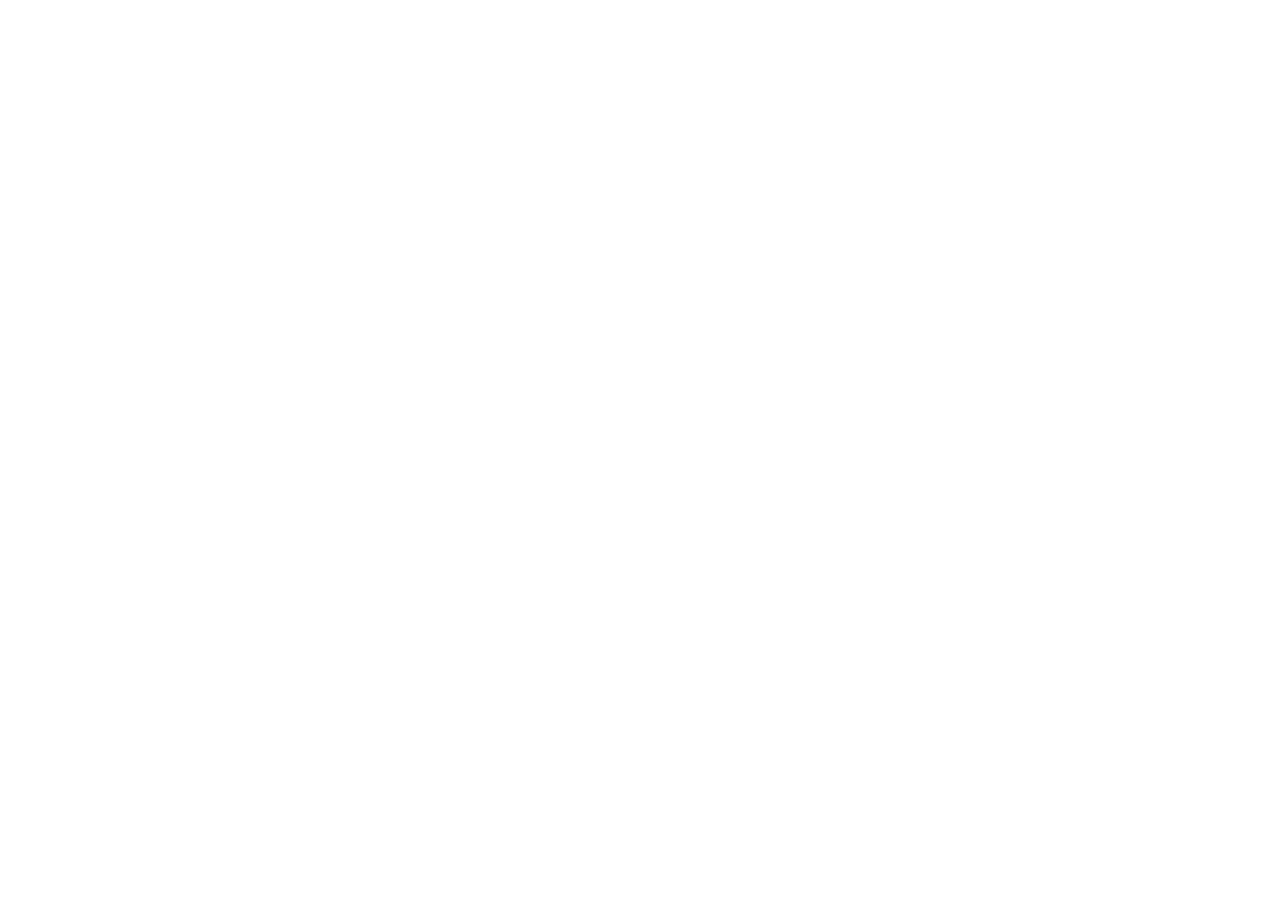
==== commit 3452c801: "add redirect" ====
--- a/index.html
+++ b/index.html
@@ -1,2 +1,12 @@
-<!DOCTYPE html><html lang="en-US" data-reactroot=""><head><title data-react-helmet="true"></title><link rel="preload" as="script" href="http://institutoelevar.github.io/bootstrap.4cf1fa1a.js"/><link rel="preload" as="script" href="http://institutoelevar.github.io/templates/src/components/home/home.c4facc32.js"/><link rel="preload" as="script" href="http://institutoelevar.github.io/main.c1b10e6f.js"/><link rel="preload" as="style" href="http://institutoelevar.github.io/styles.948a70d6.css"/><link rel="stylesheet" href="http://institutoelevar.github.io/styles.948a70d6.css"/><meta charSet="UTF-8"/><meta name="viewport" content="width=device-width, initial-scale=1"/><link rel="apple-touch-icon" sizes="57x57" href="http://institutoelevar.github.io/apple-icon-57x57.png"/><link rel="apple-touch-icon" sizes="60x60" href="http://institutoelevar.github.io/apple-icon-60x60.png"/><link rel="apple-touch-icon" sizes="72x72" href="http://institutoelevar.github.io/apple-icon-72x72.png"/><link rel="apple-touch-icon" sizes="76x76" href="http://institutoelevar.github.io/apple-icon-76x76.png"/><link rel="apple-touch-icon" sizes="114x114" href="http://institutoelevar.github.io/apple-icon-114x114.png"/><link rel="apple-touch-icon" sizes="120x120" href="http://institutoelevar.github.io/apple-icon-120x120.png"/><link rel="apple-touch-icon" sizes="144x144" href="http://institutoelevar.github.io/apple-icon-144x144.png"/><link rel="apple-touch-icon" sizes="152x152" href="http://institutoelevar.github.io/apple-icon-152x152.png"/><link rel="apple-touch-icon" sizes="180x180" href="http://institutoelevar.github.io/apple-icon-180x180.png"/><link rel="icon" type="image/png" sizes="192x192" href="http://institutoelevar.github.io/android-icon-192x192.png"/><link rel="icon" type="image/png" sizes="32x32" href="http://institutoelevar.github.io/favicon-32x32.png"/><link rel="icon" type="image/png" sizes="96x96" href="http://institutoelevar.github.io/favicon-96x96.png"/><link rel="icon" type="image/png" sizes="16x16" href="http://institutoelevar.github.io/favicon-16x16.png"/><link rel="manifest" href="http://institutoelevar.github.io/manifest.json"/><meta name="msapplication-TileColor" content="#ffffff"/><meta name="msapplication-TileImage" content="/ms-icon-144x144.png"/><meta name="theme-color" content="#ffffff"/></head><body><div id="root"><div data-reactroot=""><nav class="header" id="header"><div class="header__wrapper"><div class="header__logo"><button><svg xmlns="http://www.w3.org/2000/svg" width="42" height="56" viewBox="190 20 100 160"><g fill-rule="evenodd"><path d="M262.8 130.102l9.802-.801-1.903-5.102-7.898 5.903m0 2.75l11 5.648 1.3-6.7-12.3 1.052m12.3 10.046L269.149 149l-7.648-13.398 13.602 7.296" fill="#ffffff"></path><path d="M258.8 137.398l-.8 19.25 10.352-2.546-9.551-16.704m-3.852.551l-13.8 19.75L253.75 162l1.2-24.05m-20.348 23.35l-10.5-12.902 27.699-11.796-17.2 24.699" fill="#ffffff"></path><path d="M249.648 133.25l-36.796-6.05 2.449 20.448 34.347-14.398m-.5-5l-34.5-30.648-11.046 23 45.546 7.648m-40.597-42.148l26.699-16.903 16.05 54.903-42.75-38M256.75 30.8c-2.367.067-4.316.884-5.852 2.45-1.566 1.535-2.382 3.484-2.449 5.852.067 2.332.883 4.28 2.45 5.847 1.535 1.567 3.484 2.367 5.851 2.403 2.332-.036 4.285-.836 5.852-2.403 1.566-1.566 2.363-3.515 2.398-5.847-.035-2.368-.832-4.317-2.398-5.852-1.567-1.566-3.52-2.383-5.852-2.45m-19.602 23.348h39.153L256.75 122.2l-19.602-68.05" fill="#ffffff"></path></g></svg></button></div><div class="header__mobile"><button><svg height="36" width="36" fill="#ffffff" xmlns="http://www.w3.org/2000/svg" viewBox="0 0 24 24"><path d="M0 0h24v24H0z" fill="none"></path><path d="M3 18h18v-2H3v2zm0-5h18v-2H3v2zm0-7v2h18V6H3z"></path></svg></button></div><div class="header__links "><div class="header__links--close-menu"><button class="header__links--close-button"><svg height="36" width="36" fill="#144fb8" xmlns="http://www.w3.org/2000/svg" viewBox="0 0 24 24"><path d="M19 6.41L17.59 5 12 10.59 6.41 5 5 6.41 10.59 12 5 17.59 6.41 19 12 13.41 17.59 19 19 17.59 13.41 12z"></path><path d="M0 0h24v24H0z" fill="none"></path></svg></button></div><a class="header__link">About Us</a><a class="header__link">Modalities</a><a class="header__link">Sponsors</a><a class="header__link">Contributors</a><a class="header__link --contact">Contact</a><a class="header__language"><svg xmlns="http://www.w3.org/2000/svg" width="16" height="12" viewBox="0 0 640 480"><g stroke-width="1pt"><path fill="#229e45" fill-rule="evenodd" d="M0 0h640v480H0z"></path><path fill="#f8e509" fill-rule="evenodd" d="M321.4 436l301.5-195.7L319.6 44 17.1 240.7 321.4 436z"></path><path fill="#2b49a3" fill-rule="evenodd" d="M452.8 240c0 70.3-57.1 127.3-127.6 127.3A127.4 127.4 0 1 1 452.8 240z"></path><path fill="#ffffef" fill-rule="evenodd" d="M283.3 316.3l-4-2.3-4 2 .9-4.5-3.2-3.4 4.5-.5 2.2-4 1.9 4.2 4.4.8-3.3 3m86 26.3l-3.9-2.3-4 2 .8-4.5-3.1-3.3 4.5-.5 2.1-4.1 2 4.2 4.4.8-3.4 3.1m-36.2-30l-3.4-2-3.5 1.8.8-3.9-2.8-2.9 4-.4 1.8-3.6 1.6 3.7 3.9.7-3 2.7m87-8.5l-3.4-2-3.5 1.8.8-3.9-2.7-2.8 3.9-.4 1.8-3.5 1.6 3.6 3.8.7-2.9 2.6m-87.3-22l-4-2.2-4 2 .8-4.6-3.1-3.3 4.5-.5 2.1-4.1 2 4.2 4.4.8-3.4 3.2m-104.6-35l-4-2.2-4 2 1-4.6-3.3-3.3 4.6-.5 2-4.1 2 4.2 4.4.8-3.3 3.1m13.3 57.2l-4-2.3-4 2 .9-4.5-3.2-3.3 4.5-.6 2.1-4 2 4.2 4.4.8-3.3 3.1m132-67.3l-3.6-2-3.6 1.8.8-4-2.8-3 4-.5 1.9-3.6 1.7 3.8 4 .7-3 2.7m-6.7 38.3l-2.7-1.6-2.9 1.4.6-3.2-2.2-2.3 3.2-.4 1.5-2.8 1.3 3 3 .5-2.2 2.2m-142.2 50.4l-2.7-1.5-2.7 1.3.6-3-2.1-2.2 3-.4 1.4-2.7 1.3 2.8 3 .6-2.3 2M419 299.8l-2.2-1.1-2.2 1 .5-2.3-1.7-1.6 2.4-.3 1.2-2 1 2 2.5.5-1.9 1.5"></path><path fill="#ffffef" fill-rule="evenodd" d="M219.3 287.6l-2.7-1.5-2.7 1.3.6-3-2.1-2.2 3-.4 1.4-2.7 1.3 2.8 3 .6-2.3 2"></path><path fill="#ffffef" fill-rule="evenodd" d="M219.3 287.6l-2.7-1.5-2.7 1.3.6-3-2.1-2.2 3-.4 1.4-2.7 1.3 2.8 3 .6-2.3 2m42.3 3l-2.6-1.4-2.7 1.3.6-3-2.1-2.2 3-.4 1.4-2.7 1.3 2.8 3 .5-2.3 2.1m-4.8 17l-2.6-1.5-2.7 1.4.6-3-2.1-2.3 3-.4 1.4-2.7 1.3 2.8 3 .6-2.3 2m87.4-22.2l-2.6-1.6-2.8 1.4.6-3-2-2.3 3-.3 1.4-2.7 1.2 2.8 3 .5-2.2 2.1m-25.1 3l-2.7-1.5-2.7 1.4.6-3-2-2.3 3-.3 1.4-2.8 1.2 2.9 3 .5-2.2 2.1m-68.8-5.8l-1.7-1-1.7.8.4-1.9-1.3-1.4 1.9-.2.8-1.7.8 1.8 1.9.3-1.4 1.3m167.8 45.4l-2.6-1.5-2.7 1.4.6-3-2.1-2.3 3-.4 1.4-2.7 1.3 2.8 3 .6-2.3 2m-20.8 6l-2.2-1.4-2.3 1.2.5-2.6-1.7-1.8 2.5-.3 1.2-2.3 1 2.4 2.5.4-1.9 1.8m10.4 2.3l-2-1.2-2.1 1 .4-2.3-1.6-1.7 2.3-.3 1.1-2 1 2 2.3.5-1.7 1.6m29.1-22.8l-2-1-2 1 .5-2.3-1.6-1.7 2.3-.3 1-2 1 2.1 2.1.4-1.6 1.6m-38.8 41.8l-2.5-1.4-2.7 1.2.6-2.8-2-2 3-.3 1.3-2.5 1.2 2.6 3 .5-2.3 1.9m.6 14.2l-2.4-1.4-2.4 1.3.6-2.8-1.9-2 2.7-.4 1.2-2.5 1.1 2.6 2.7.5-2 2m-19-23.1l-1.9-1.2-2 1 .4-2.2-1.5-1.7 2.2-.2 1-2 1 2 2.2.4-1.6 1.6m-17.8 2.3l-2-1.2-2 1 .5-2.2-1.6-1.7 2.3-.2 1-2 1 2 2.1.4-1.6 1.6m-30.4-24.6l-2-1.1-2 1 .5-2.3-1.6-1.6 2.2-.3 1-2 1 2 2.2.5-1.6 1.5m3.7 57l-1.6-.9-1.8.9.4-2-1.3-1.4 1.9-.2.9-1.7.8 1.8 1.9.3-1.4 1.3m-46.2-86.6l-4-2.3-4 2 .9-4.5-3.2-3.3 4.5-.6 2.2-4 1.9 4.2 4.4.8-3.3 3.1"></path><path fill="#fff" fill-rule="evenodd" d="M444.4 285.8a124.6 124.6 0 0 0 5.8-19.8c-67.8-59.5-143.3-90-238.7-83.7a124.5 124.5 0 0 0-8.5 20.9c113-10.8 196 39.2 241.4 82.6z"></path><path fill="#309e3a" d="M414 252.4l2.3 1.3a3.4 3.4 0 0 0-.3 2.2 3 3 0 0 0 1.4 1.7c.7.5 1.4.8 2 .7.6 0 1-.3 1.3-.7a1.3 1.3 0 0 0 .2-.9 2.3 2.3 0 0 0-.5-1c-.2-.3-.7-1-1.5-1.8a7.7 7.7 0 0 1-1.8-3 3.7 3.7 0 0 1 2-4.4 3.8 3.8 0 0 1 2.3-.2 7 7 0 0 1 2.6 1.2c1.4 1 2.3 2 2.6 3.2a4.1 4.1 0 0 1-.6 3.3l-2.4-1.5c.3-.6.4-1.2.2-1.7-.1-.5-.5-1-1.2-1.4a3.2 3.2 0 0 0-1.8-.7 1 1 0 0 0-.9.5c-.2.3-.2.6-.1 1s.6 1.2 1.6 2.2c1 1 1.6 1.9 2 2.5a3.9 3.9 0 0 1-.3 4.2 4.1 4.1 0 0 1-1.9 1.5 4 4 0 0 1-2.4.3c-.9-.2-1.8-.6-2.8-1.3-1.5-1-2.4-2.1-2.7-3.3a5.4 5.4 0 0 1 .6-4zm-11.6-7.6l2.5 1.3a3.4 3.4 0 0 0-.2 2.2 3 3 0 0 0 1.4 1.6c.8.5 1.4.7 2 .6.6 0 1-.3 1.3-.8a1.3 1.3 0 0 0 .2-.8c0-.3-.2-.7-.5-1a34.6 34.6 0 0 0-1.6-1.8c-1.1-1.1-1.8-2-2-2.8a3.7 3.7 0 0 1 .4-3.1 3.6 3.6 0 0 1 1.6-1.4 3.8 3.8 0 0 1 2.2-.3 7 7 0 0 1 2.6 1c1.5 1 2.4 2 2.7 3.1a4.1 4.1 0 0 1-.4 3.4l-2.5-1.4c.3-.7.4-1.2.2-1.7s-.6-1-1.3-1.4a3.2 3.2 0 0 0-1.9-.6 1 1 0 0 0-.8.5c-.2.3-.2.6-.1 1s.7 1.2 1.7 2.2c1 1 1.7 1.8 2 2.4a3.9 3.9 0 0 1 0 4.2 4.2 4.2 0 0 1-1.8 1.6 4 4 0 0 1-2.4.3 8 8 0 0 1-2.9-1.1 6 6 0 0 1-2.8-3.2 5.4 5.4 0 0 1 .4-4zm-14.2-3.8l7.3-12 8.8 5.5-1.2 2-6.4-4-1.6 2.7 6 3.7-1.3 2-6-3.7-2 3.3 6.7 4-1.2 2-9-5.5zm-20.7-17l1.1-2 5.4 2.7-2.5 5c-.8.2-1.8.3-3 .2a9.4 9.4 0 0 1-3.3-1 7.7 7.7 0 0 1-3-2.6 6 6 0 0 1-1-3.5 8.6 8.6 0 0 1 1-3.7 8 8 0 0 1 2.6-3 6.2 6.2 0 0 1 3.6-1.1c1 0 2 .3 3.2 1 1.6.7 2.6 1.7 3.1 2.8a5 5 0 0 1 .3 3.5l-2.7-.8a3 3 0 0 0-.2-2c-.3-.6-.8-1-1.6-1.4a3.8 3.8 0 0 0-3.1-.3c-1 .3-1.9 1.2-2.6 2.6-.7 1.4-1 2.7-.7 3.8a3.7 3.7 0 0 0 2 2.4c.5.3 1.1.5 1.7.5a6 6 0 0 0 1.8 0l.8-1.6-2.9-1.5zm-90.2-22.3l2-14 4.2.7 1.1 9.8 3.9-9 4.2.6-2 13.8-2.7-.4 1.7-10.9-4.4 10.5-2.7-.4-1.1-11.3-1.6 11-2.6-.4zm-14.1-1.7l1.3-14 10.3 1-.2 2.4-7.5-.7-.3 3 7 .7-.3 2.4-7-.7-.3 3.8 7.8.7-.2 2.4-10.6-1z"></path><g stroke-opacity=".5"><path fill="#309e3a" d="M216.5 191.3c0-1.5.3-2.6.7-3.6a6.7 6.7 0 0 1 1.4-1.9 5.4 5.4 0 0 1 1.8-1.2c1-.3 2-.5 3-.5 2.1 0 3.7.8 5 2a7.4 7.4 0 0 1 1.6 5.5c0 2.2-.7 4-2 5.3a6.5 6.5 0 0 1-5 1.7 6.6 6.6 0 0 1-4.8-2 7.3 7.3 0 0 1-1.7-5.3z"></path><path fill="#f7ffff" d="M219.4 191.3c0 1.5.3 2.7 1 3.6.7.8 1.6 1.3 2.8 1.3a3.5 3.5 0 0 0 2.8-1.1c.7-.8 1-2 1.1-3.7 0-1.6-.2-2.8-1-3.6a3.5 3.5 0 0 0-2.7-1.3 3.6 3.6 0 0 0-2.8 1.2c-.8.8-1.1 2-1.2 3.6z"></path></g><g stroke-opacity=".5"><path fill="#309e3a" d="M233 198.5l.2-14h6c1.5 0 2.5.2 3.2.5.7.2 1.2.7 1.6 1.3s.6 1.4.6 2.3a3.8 3.8 0 0 1-1 2.6 4.5 4.5 0 0 1-2.7 1.2l1.5 1.2c.4.4.9 1.2 1.5 2.3l1.7 2.8h-3.4l-2-3.2-1.4-2a2.1 2.1 0 0 0-.9-.6 5 5 0 0 0-1.4-.2h-.6v5.8H233z"></path><path fill="#fff" d="M236 190.5h2c1.4 0 2.3 0 2.6-.2.3 0 .6-.3.8-.5s.3-.7.3-1c0-.6-.1-1-.4-1.2-.2-.3-.6-.5-1-.6h-2l-2.3-.1v3.5z"></path></g><g stroke-opacity=".5"><path fill="#309e3a" d="M249 185.2l5.2.3c1.1 0 2 .1 2.6.3a4.7 4.7 0 0 1 2 1.4 6 6 0 0 1 1.2 2.4c.3.9.4 2 .3 3.3a9.3 9.3 0 0 1-.5 3c-.4 1-1 1.8-1.7 2.4a5 5 0 0 1-2 1c-.6.2-1.5.2-2.5.2l-5.3-.3.7-14z"></path><path fill="#fff" d="M251.7 187.7l-.5 9.3h3.8c.5 0 .9-.2 1.2-.5.3-.3.6-.7.8-1.3.2-.6.4-1.5.4-2.6s0-1.9-.1-2.5a3.2 3.2 0 0 0-.8-1.4 2.7 2.7 0 0 0-1.2-.7 13 13 0 0 0-2.3-.3h-1.3z"></path></g><g stroke-opacity=".5"><path fill="#309e3a" d="M317.6 210.2l3.3-13.6 4.4 1 3.2 1c.7.4 1.3 1 1.6 1.9.4.8.4 1.7.2 2.8-.2.8-.5 1.5-1 2a3.9 3.9 0 0 1-3 1.4c-.7 0-1.7-.2-3-.5l-1.7-.5-1.2 5.2-2.8-.7z"></path><path fill="#fff" d="M323 199.6l-.8 3.8 1.5.4c1 .2 1.8.4 2.2.3a1.9 1.9 0 0 0 1.6-1.5c0-.5 0-.9-.2-1.3a2 2 0 0 0-1-.9l-1.9-.5-1.3-.3z"></path></g><g stroke-opacity=".5"><path fill="#309e3a" d="M330.6 214.1l4.7-13.2 5.5 2c1.5.5 2.4 1 3 1.4.5.5.9 1 1 1.8s.2 1.5 0 2.3c-.4 1-1 1.7-1.8 2.2-.8.4-1.8.5-3 .3.4.5.8 1 1 1.6l.8 2.7.6 3.1-3.1-1.1-1-3.6a19.5 19.5 0 0 0-.7-2.4 2.1 2.1 0 0 0-.6-.8c-.2-.3-.6-.5-1.3-.7l-.5-.2-2 5.6-2.6-1z"></path><path fill="#fff" d="M336 207.4l1.9.7c1.3.5 2.1.7 2.5.7.3 0 .6 0 .9-.3.3-.2.5-.5.6-.9.2-.4.2-.8 0-1.2a1.7 1.7 0 0 0-.8-.9l-2-.7-2-.7-1.2 3.3z"></path></g><g stroke-opacity=".5"><path fill="#309e3a" d="M347 213.6a9 9 0 0 1 1.7-3.2 6.6 6.6 0 0 1 1.8-1.5c.7-.4 1.4-.6 2-.7 1 0 2 0 3.1.4a6.5 6.5 0 0 1 4.2 3.3c.8 1.6.8 3.5.2 5.7a7.4 7.4 0 0 1-3.4 4.5c-1.5.9-3.3 1-5.2.4a6.6 6.6 0 0 1-4.2-3.3 7.3 7.3 0 0 1-.2-5.6z"></path><path fill="#fff" d="M349.8 214.4c-.4 1.5-.5 2.8 0 3.8s1.2 1.6 2.3 2c1 .3 2 .2 3-.4 1-.5 1.6-1.6 2.1-3.2.5-1.5.5-2.7 0-3.7a3.5 3.5 0 0 0-2.2-2 3.6 3.6 0 0 0-3 .3c-1 .6-1.7 1.6-2.2 3.2z"></path></g><g stroke-opacity=".5"><path fill="#309e3a" d="M374.3 233.1l6.4-12.4 5.3 2.7a10 10 0 0 1 2.7 1.9c.5.5.8 1.1.8 1.9s0 1.5-.4 2.2a3.8 3.8 0 0 1-2 2c-1 .2-2 .2-3.1-.2.4.6.6 1.2.8 1.7.2.6.3 1.5.4 2.8l.2 3.2-3-1.5-.4-3.7a20 20 0 0 0-.3-2.5 2 2 0 0 0-.5-1l-1.2-.7-.5-.3-2.7 5.2-2.5-1.3z"></path><path fill="#fff" d="M380.5 227.2l1.9 1c1.2.6 2 1 2.3 1 .3 0 .7 0 1-.2.3-.1.5-.4.7-.8.2-.4.3-.8.2-1.2-.1-.3-.3-.7-.7-1a23.7 23.7 0 0 0-1.8-1l-2-1-1.6 3.2z"></path></g><g stroke-opacity=".5"><path fill="#309e3a" d="M426.1 258.7a8.9 8.9 0 0 1 2.5-2.6 6.6 6.6 0 0 1 2.2-.9 5.5 5.5 0 0 1 2.2 0c1 .2 1.9.6 2.8 1.2a6.6 6.6 0 0 1 3 4.4c.3 1.7-.2 3.6-1.4 5.5a7.3 7.3 0 0 1-4.5 3.3 6.5 6.5 0 0 1-5.2-1.1 6.6 6.6 0 0 1-3-4.4c-.3-1.8.2-3.6 1.4-5.4z"></path><path fill="#fff" d="M428.6 260.3c-1 1.3-1.3 2.5-1.1 3.6a3.6 3.6 0 0 0 1.6 2.5c1 .7 2 .9 3 .6 1-.3 2-1 2.9-2.4.9-1.4 1.3-2.6 1.1-3.6-.1-1-.7-1.9-1.6-2.6s-2-.8-3-.5c-1 .2-2 1-3 2.4z"></path></g><path fill="#309e3a" d="M301.8 204.5l2.3-9.8 7.2 1.7-.3 1.6-5.3-1.2-.5 2.2 4.9 1.1-.4 1.7-4.9-1.2-.6 2.7 5.5 1.3-.4 1.6-7.5-1.7z"></path></g></svg></a></div></div></nav><div class="content"><div class="home"><div class="home-ms"><div class="video-container"><div class="filter"></div><video playsinline="" autoplay="" loop="" class="fillWidth"><source src="http://institutoelevar.github.io/static/video.72ed52de.mp4" type="video/mp4"/>Your browser does not support the video tag. I suggest you upgrade your browser.</video></div><div class="home-ms__wrapper"><div class="home-ms__logo"><svg xmlns="http://www.w3.org/2000/svg" width="200" height="280" viewBox="140 0 200 280"><g fill-rule="evenodd"><path d="M262.8 130.102l9.802-.801-1.903-5.102-7.898 5.903m0 2.75l11 5.648 1.3-6.7-12.3 1.052m12.3 10.046L269.149 149l-7.648-13.398 13.602 7.296" fill="#ffffff"></path><path d="M258.8 137.398l-.8 19.25 10.352-2.546-9.551-16.704m-3.852.551l-13.8 19.75L253.75 162l1.2-24.05m-20.348 23.35l-10.5-12.902 27.699-11.796-17.2 24.699" fill="#ffffff"></path><path d="M249.648 133.25l-36.796-6.05 2.449 20.448 34.347-14.398m-.5-5l-34.5-30.648-11.046 23 45.546 7.648m-40.597-42.148l26.699-16.903 16.05 54.903-42.75-38M256.75 30.8c-2.367.067-4.316.884-5.852 2.45-1.566 1.535-2.382 3.484-2.449 5.852.067 2.332.883 4.28 2.45 5.847 1.535 1.567 3.484 2.367 5.851 2.403 2.332-.036 4.285-.836 5.852-2.403 1.566-1.566 2.363-3.515 2.398-5.847-.035-2.368-.832-4.317-2.398-5.852-1.567-1.566-3.52-2.383-5.852-2.45m-19.602 23.348h39.153L256.75 122.2l-19.602-68.05" fill="#ffffff"></path></g><text font-family="Futura" font-weight="100" font-size="50" transform="translate(152.45 217.7)" fill="#ffffff">Instituto</text><text font-family="Futura" font-weight="100" font-size="35" transform="translate(192.85 264.8)" fill="#ffffff">Elevar</text></svg></div><p class="home-ms__description">Instituto Elevar is an NGO located in the state of Espirito Santo, Brazil. Our main goal is to promote and foster the dream of college students who are full of talent and potential, through educational policies and individualized mentorship from global professionals.</p><button class="home-ms__button">Check our modalities</button></div></div><div class="home-as" id="about"><div class="home-as__wrapper"><div class="home-as__image"><div class="logo-person"><div class="logo-person__head-wrapper"><span class="logo-person__head"></span></div><span class="logo-person__body">▼</span></div></div><div class="home-as__content-wrapper"><h1 class="home-as__title">Who we are?</h1><p class="home-as__description">Instituto Elevar is an NGO founded by young Capixabas with a big dream. The volunteers at the Institute share a passion for inspiring stories, constant dedication to study and work.</p><p class="home-as__description">Our objective is to provide financial assistance and mentoring assistance to university students living in Espírito Santo. Each student of the Institute has specialized mentoring of differentiated professionals in the global job market as well as sponsorship of education initiatives.</p></div></div></div></div></div><section class="footer" id="footer"><div class="footer__wrapper"><div class="footer__logo"><svg xmlns="http://www.w3.org/2000/svg" width="42" height="56" viewBox="190 20 100 160"><g fill-rule="evenodd"><path d="M262.8 130.102l9.802-.801-1.903-5.102-7.898 5.903m0 2.75l11 5.648 1.3-6.7-12.3 1.052m12.3 10.046L269.149 149l-7.648-13.398 13.602 7.296" fill="#ffffff"></path><path d="M258.8 137.398l-.8 19.25 10.352-2.546-9.551-16.704m-3.852.551l-13.8 19.75L253.75 162l1.2-24.05m-20.348 23.35l-10.5-12.902 27.699-11.796-17.2 24.699" fill="#ffffff"></path><path d="M249.648 133.25l-36.796-6.05 2.449 20.448 34.347-14.398m-.5-5l-34.5-30.648-11.046 23 45.546 7.648m-40.597-42.148l26.699-16.903 16.05 54.903-42.75-38M256.75 30.8c-2.367.067-4.316.884-5.852 2.45-1.566 1.535-2.382 3.484-2.449 5.852.067 2.332.883 4.28 2.45 5.847 1.535 1.567 3.484 2.367 5.851 2.403 2.332-.036 4.285-.836 5.852-2.403 1.566-1.566 2.363-3.515 2.398-5.847-.035-2.368-.832-4.317-2.398-5.852-1.567-1.566-3.52-2.383-5.852-2.45m-19.602 23.348h39.153L256.75 122.2l-19.602-68.05" fill="#ffffff"></path></g></svg></div><div class="footer__copyright">© 2018 Instituto Elevar - All rights reserved</div></div></section></div></div><script type="text/javascript">window.__CSS_CHUNKS__ = {"main":"http://institutoelevar.github.io/styles.948a70d6.css"}</script><script type="text/javascript">
-                window.__routeInfo = {'path':'/','templateID':0,'sharedPropsHashes':{},'localProps':null,'allProps':{},'siteData':{'title':'Instituto Elevar'}};</script><script defer="" type="text/javascript" src="http://institutoelevar.github.io/bootstrap.4cf1fa1a.js"></script><script defer="" type="text/javascript" src="http://institutoelevar.github.io/templates/src/components/home/home.c4facc32.js"></script><script defer="" type="text/javascript" src="http://institutoelevar.github.io/main.c1b10e6f.js"></script></body></html>+<!DOCTYPE html>
+<html>
+  <head>
+    <meta charset="utf-8">
+    <title>Instituto Elevar</title>
+  </head>
+  <body>
+    <script type="text/javascript">
+      window.location.href="https://institutoelevar.com.br"
+    </script>
+  </body>
+</html>
